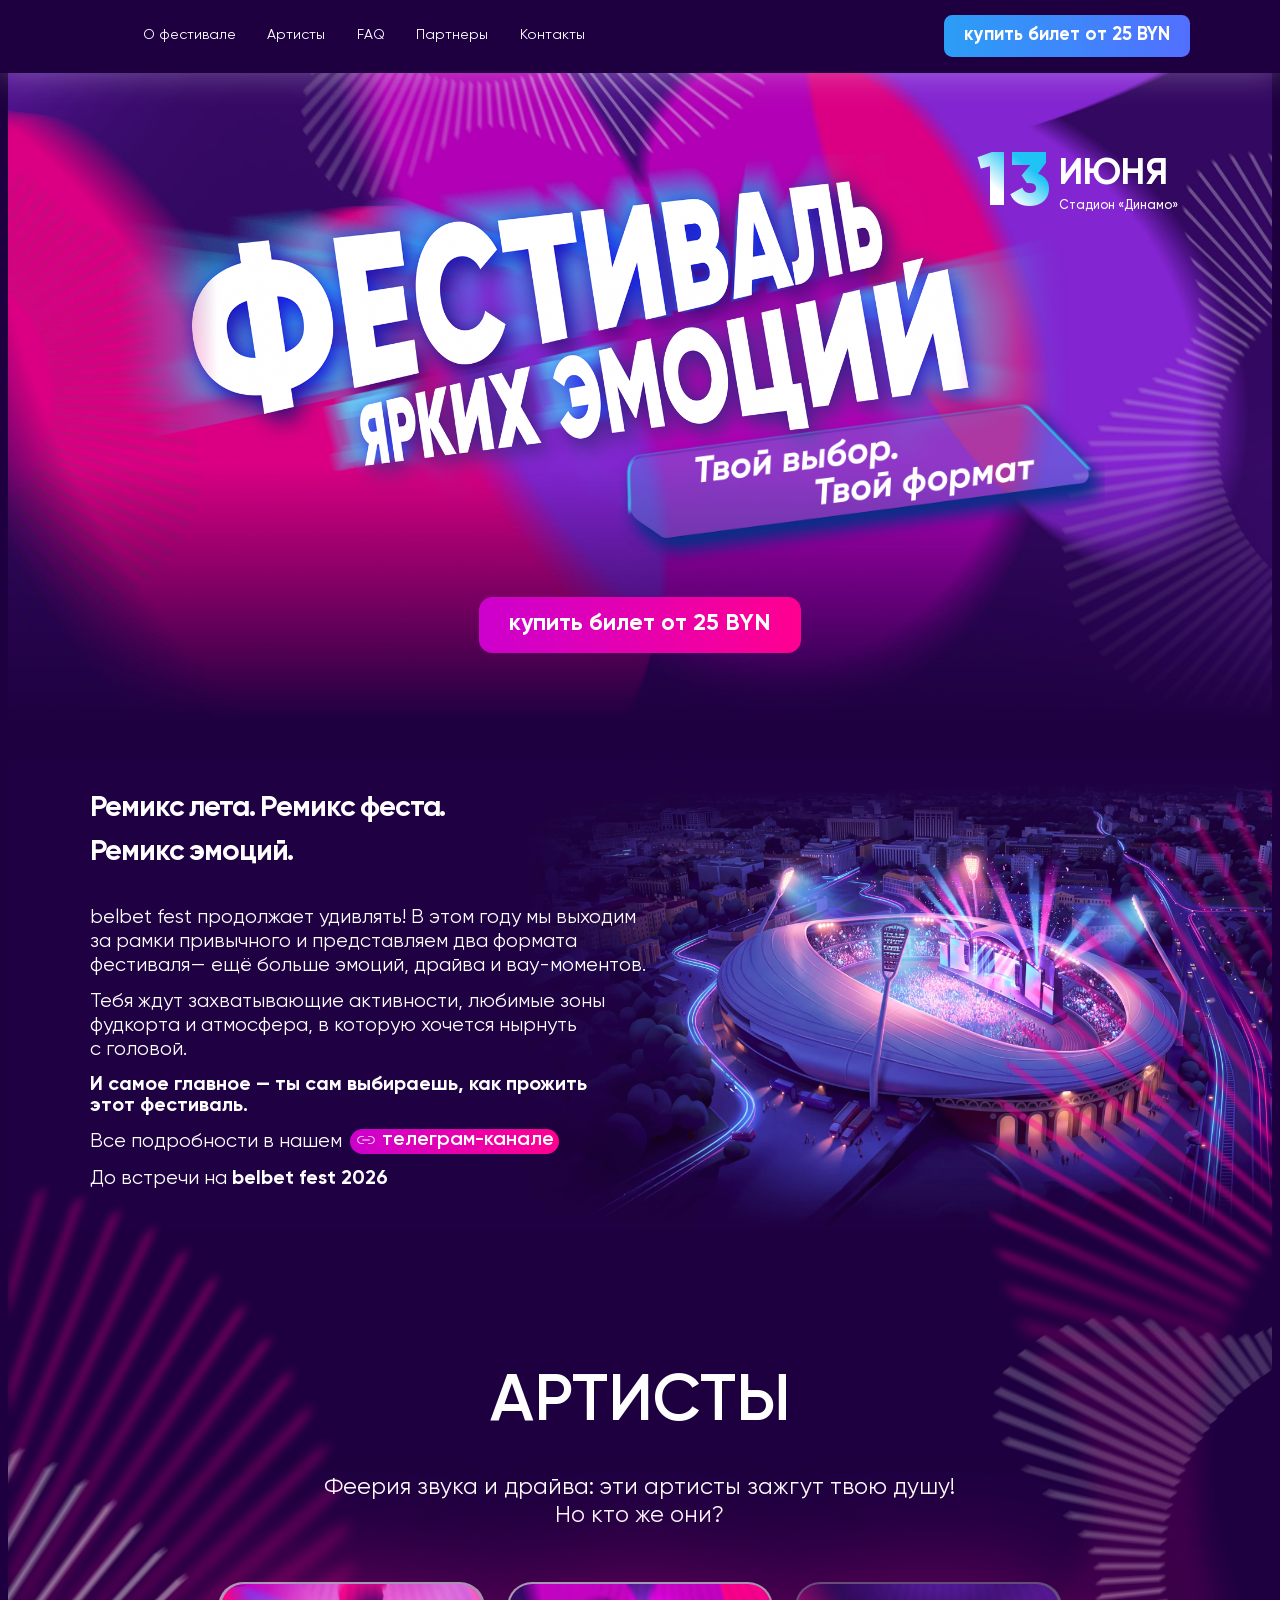
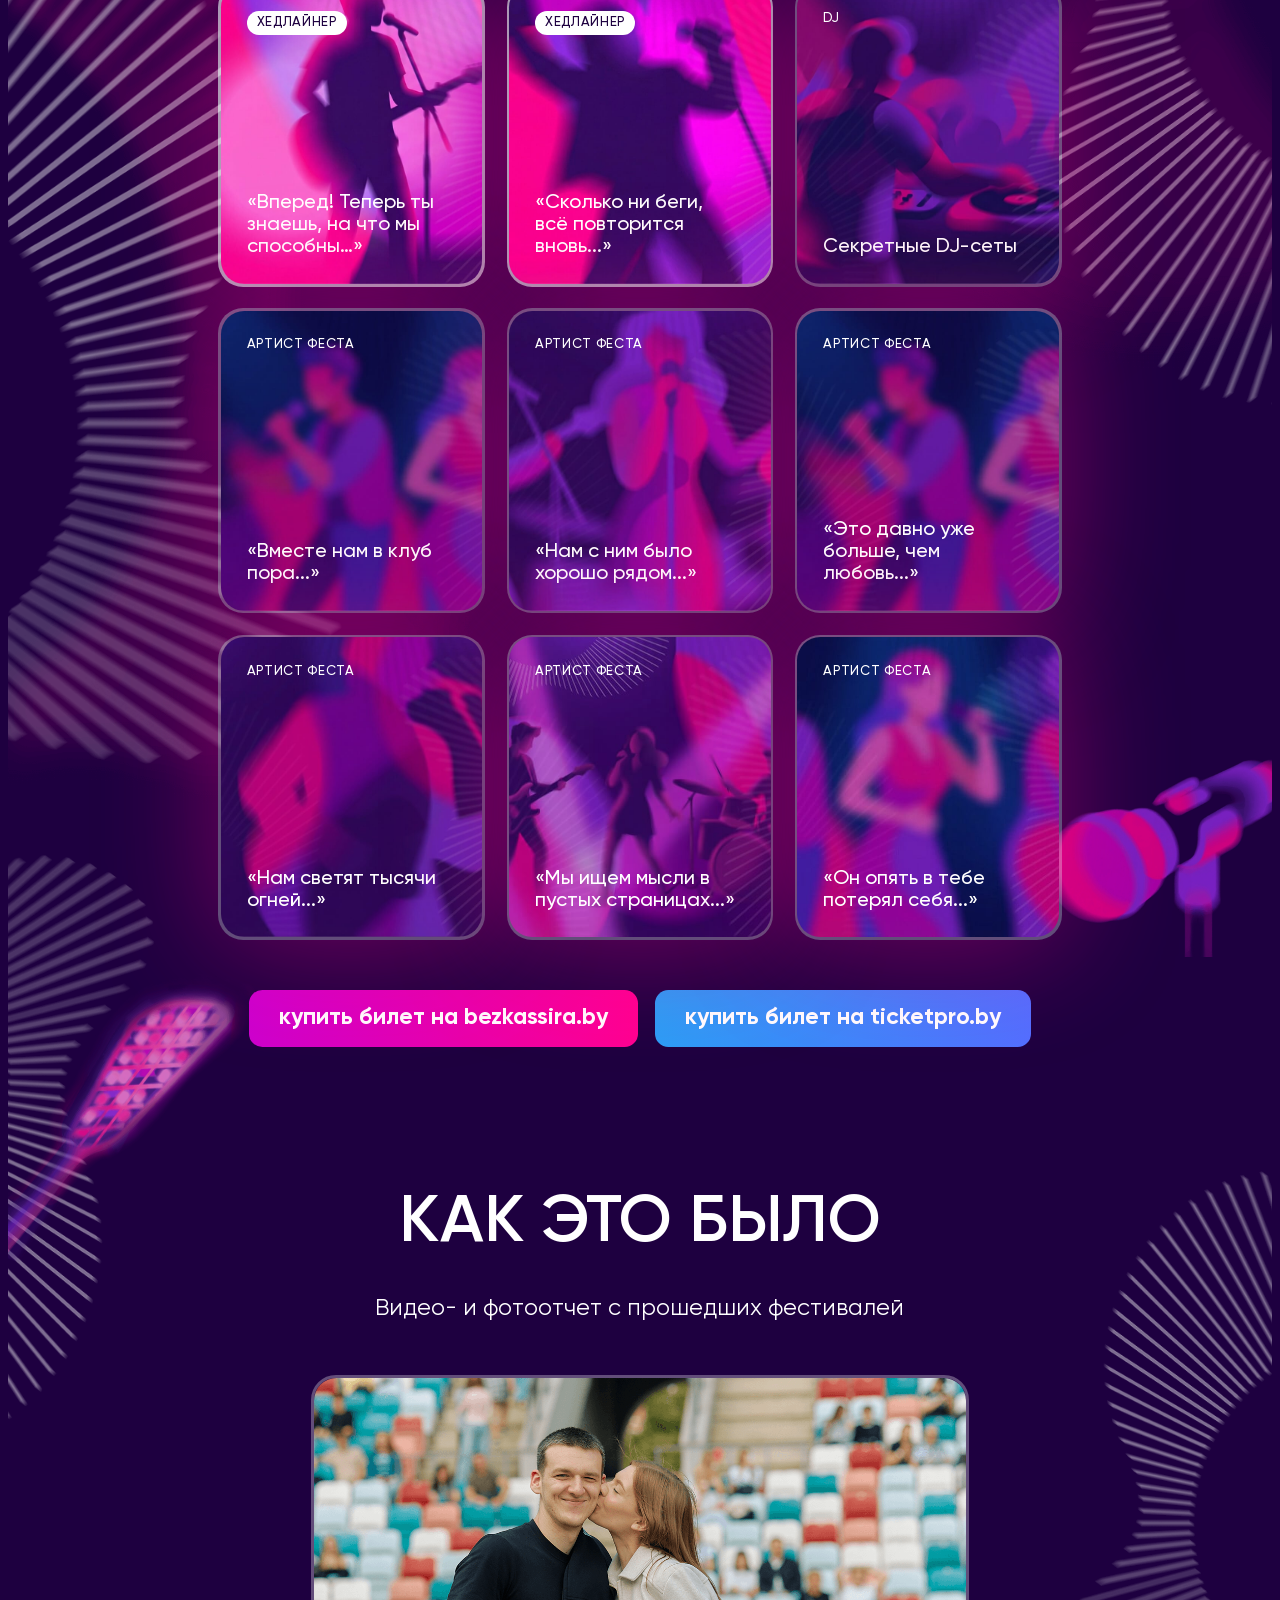
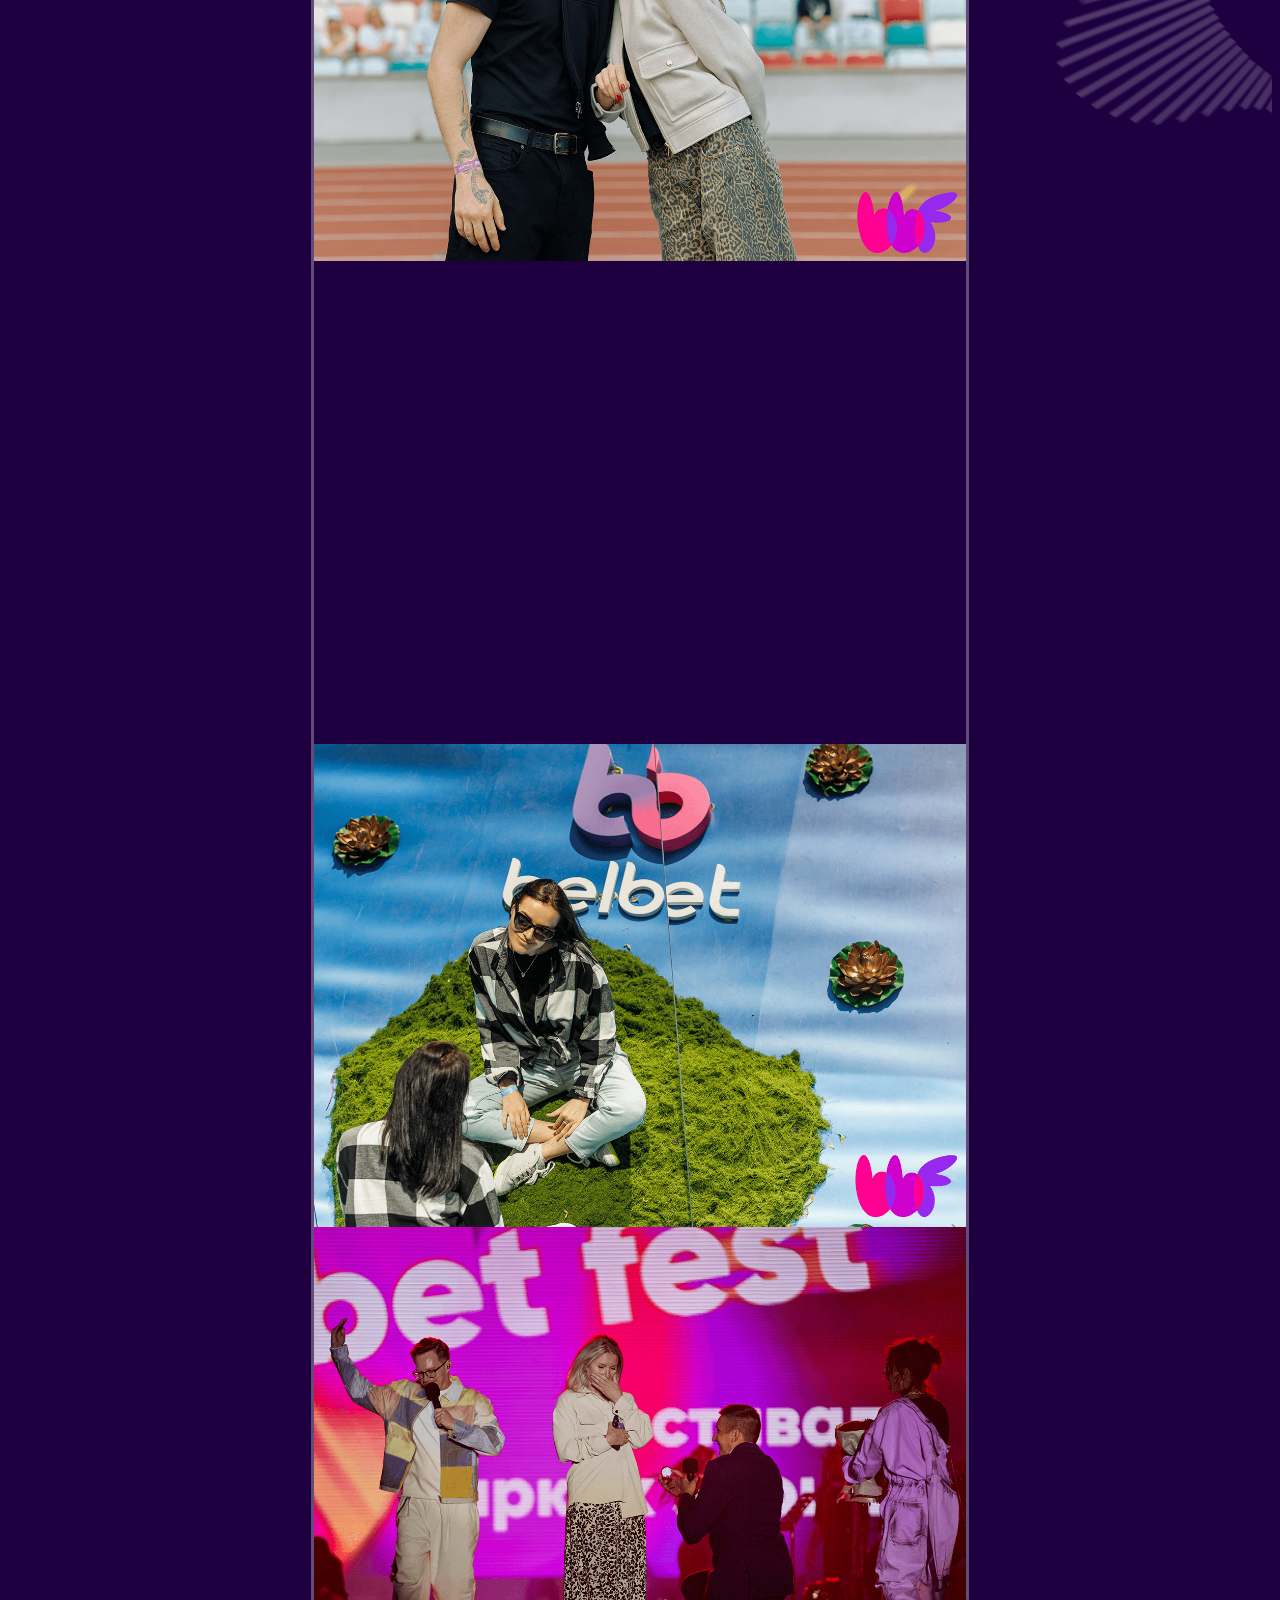
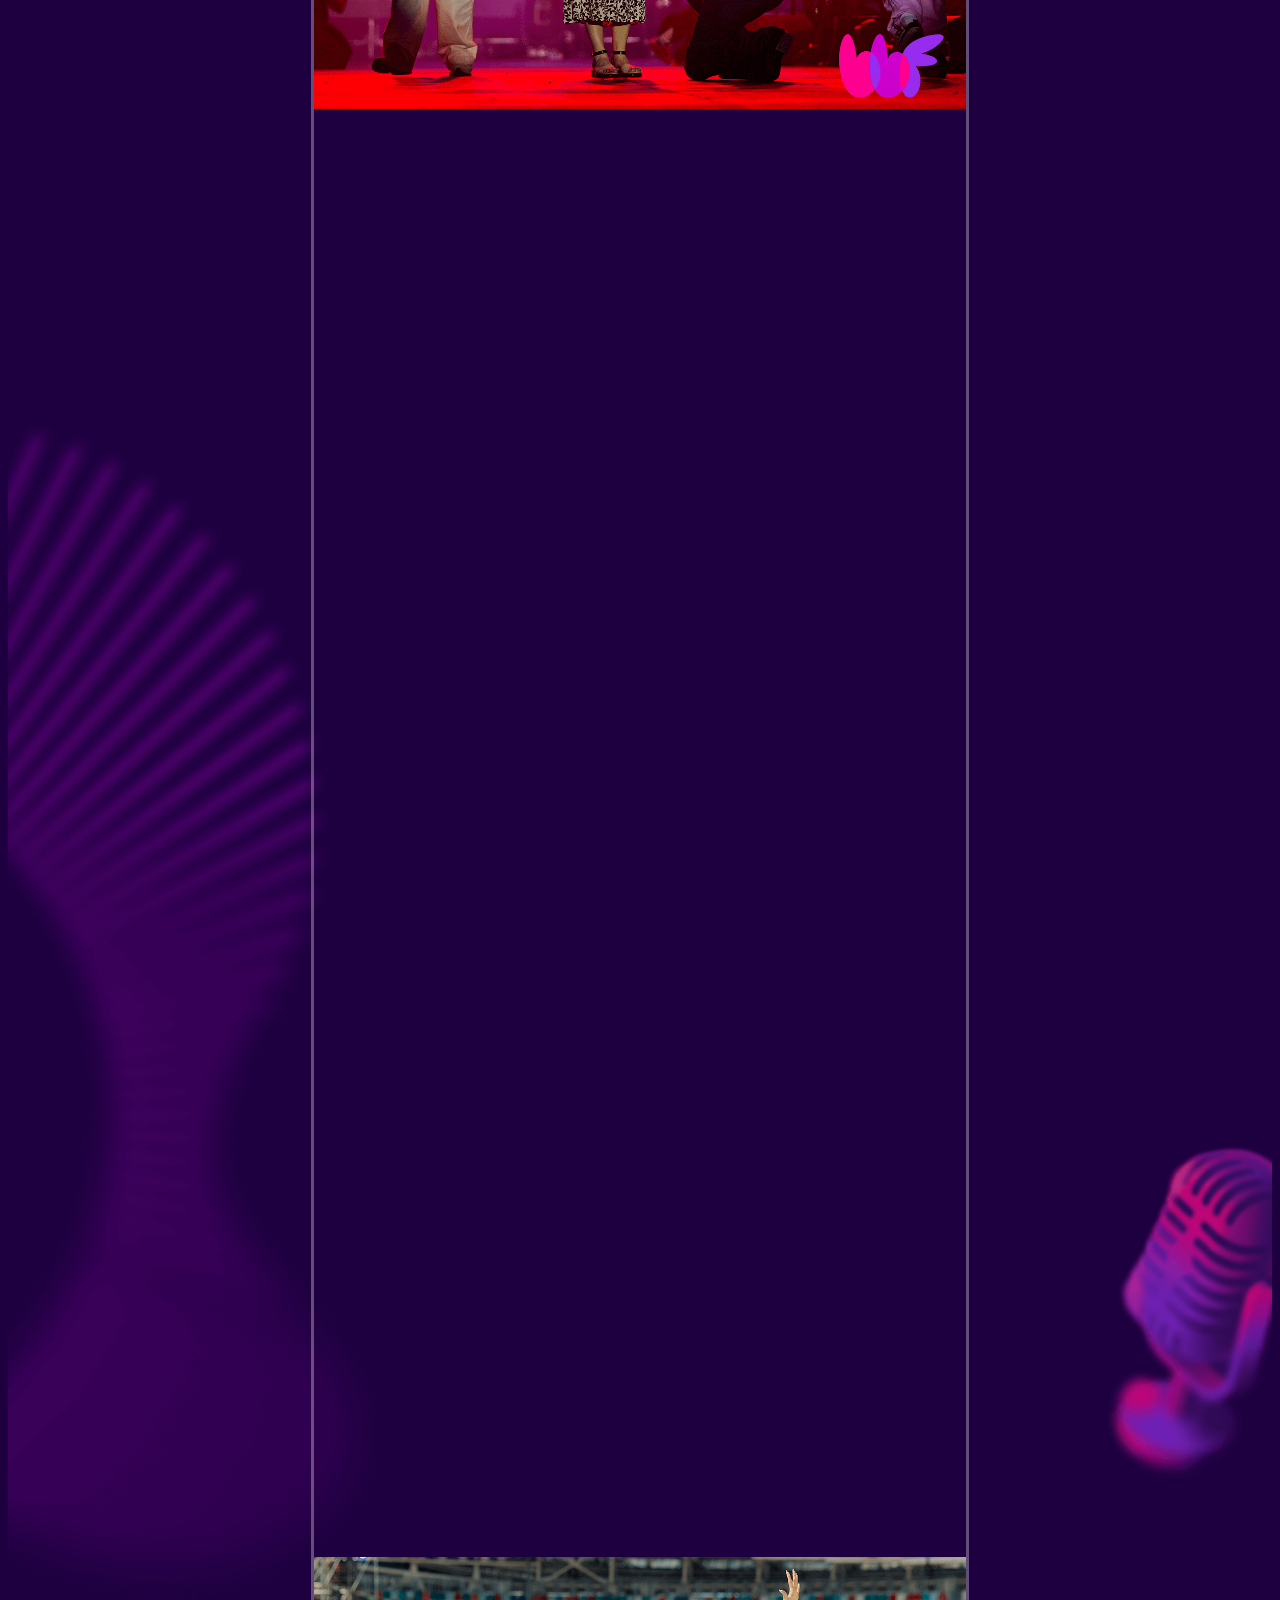
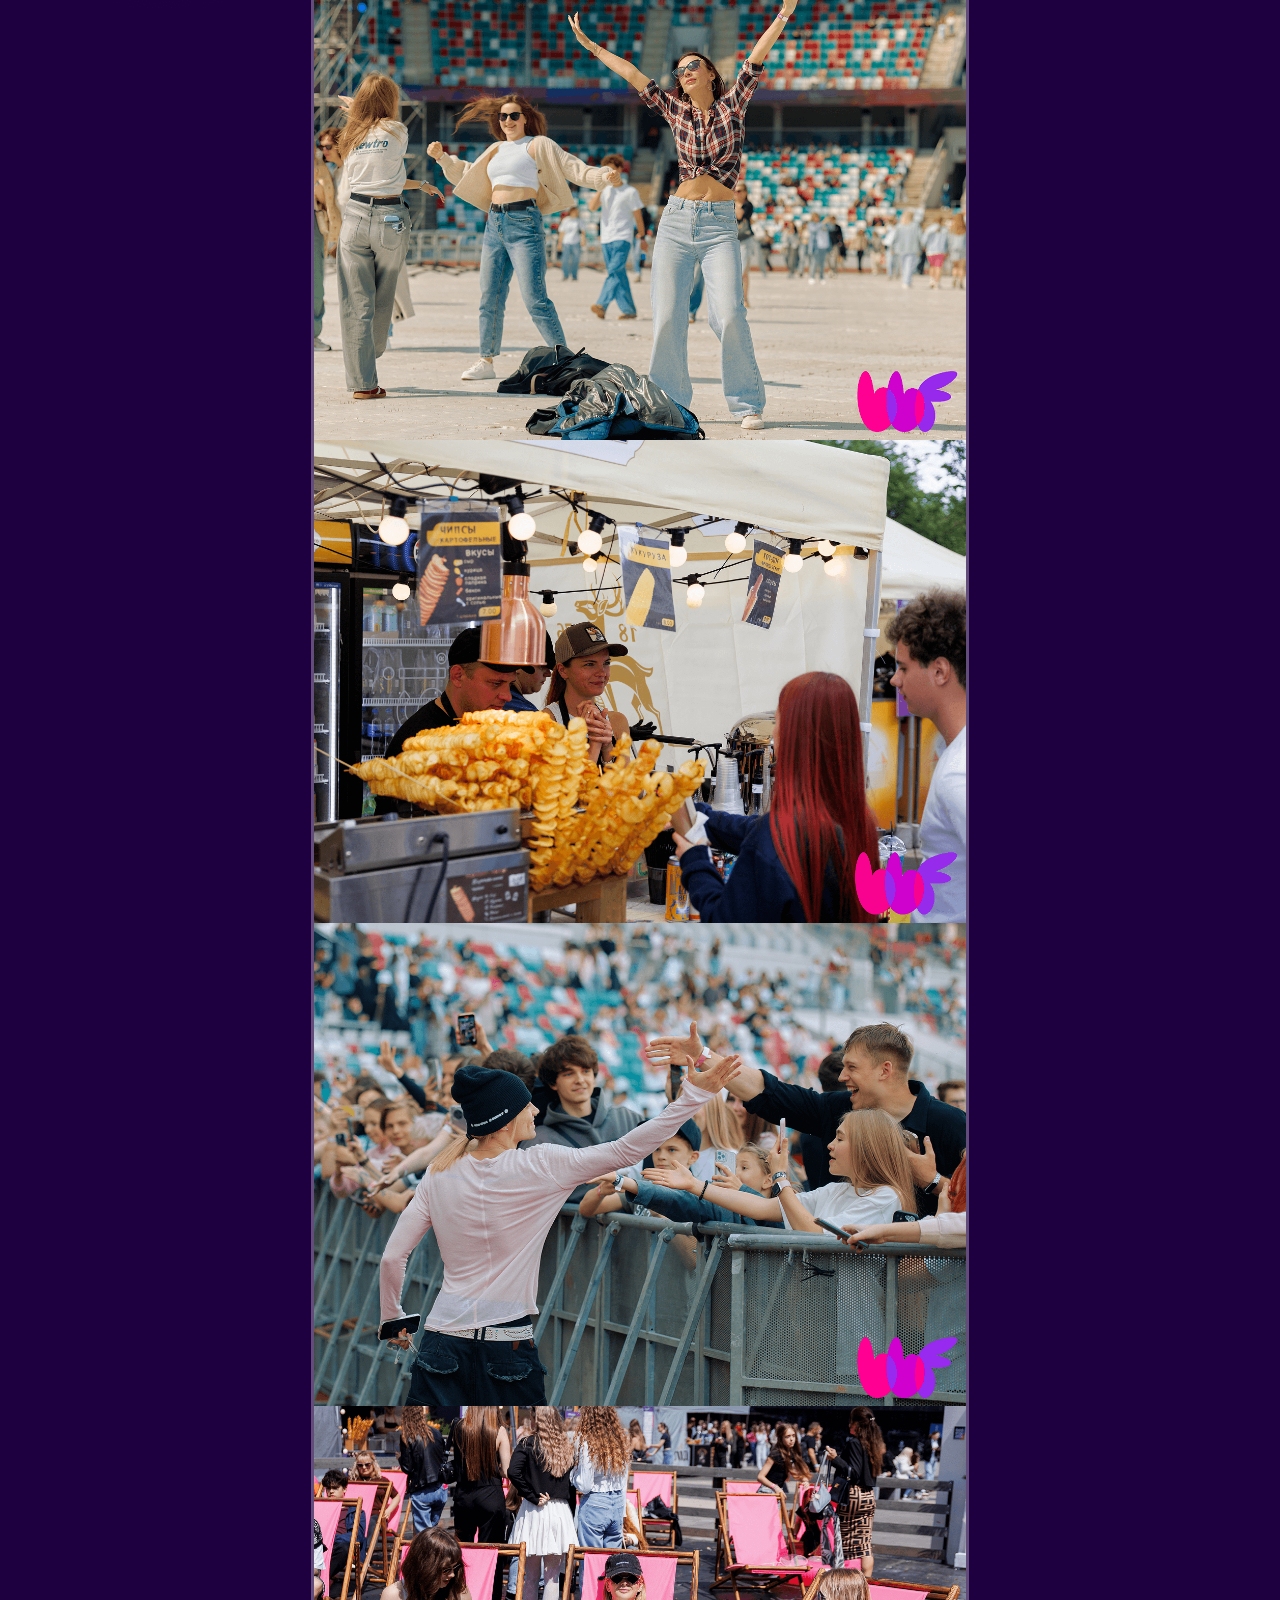
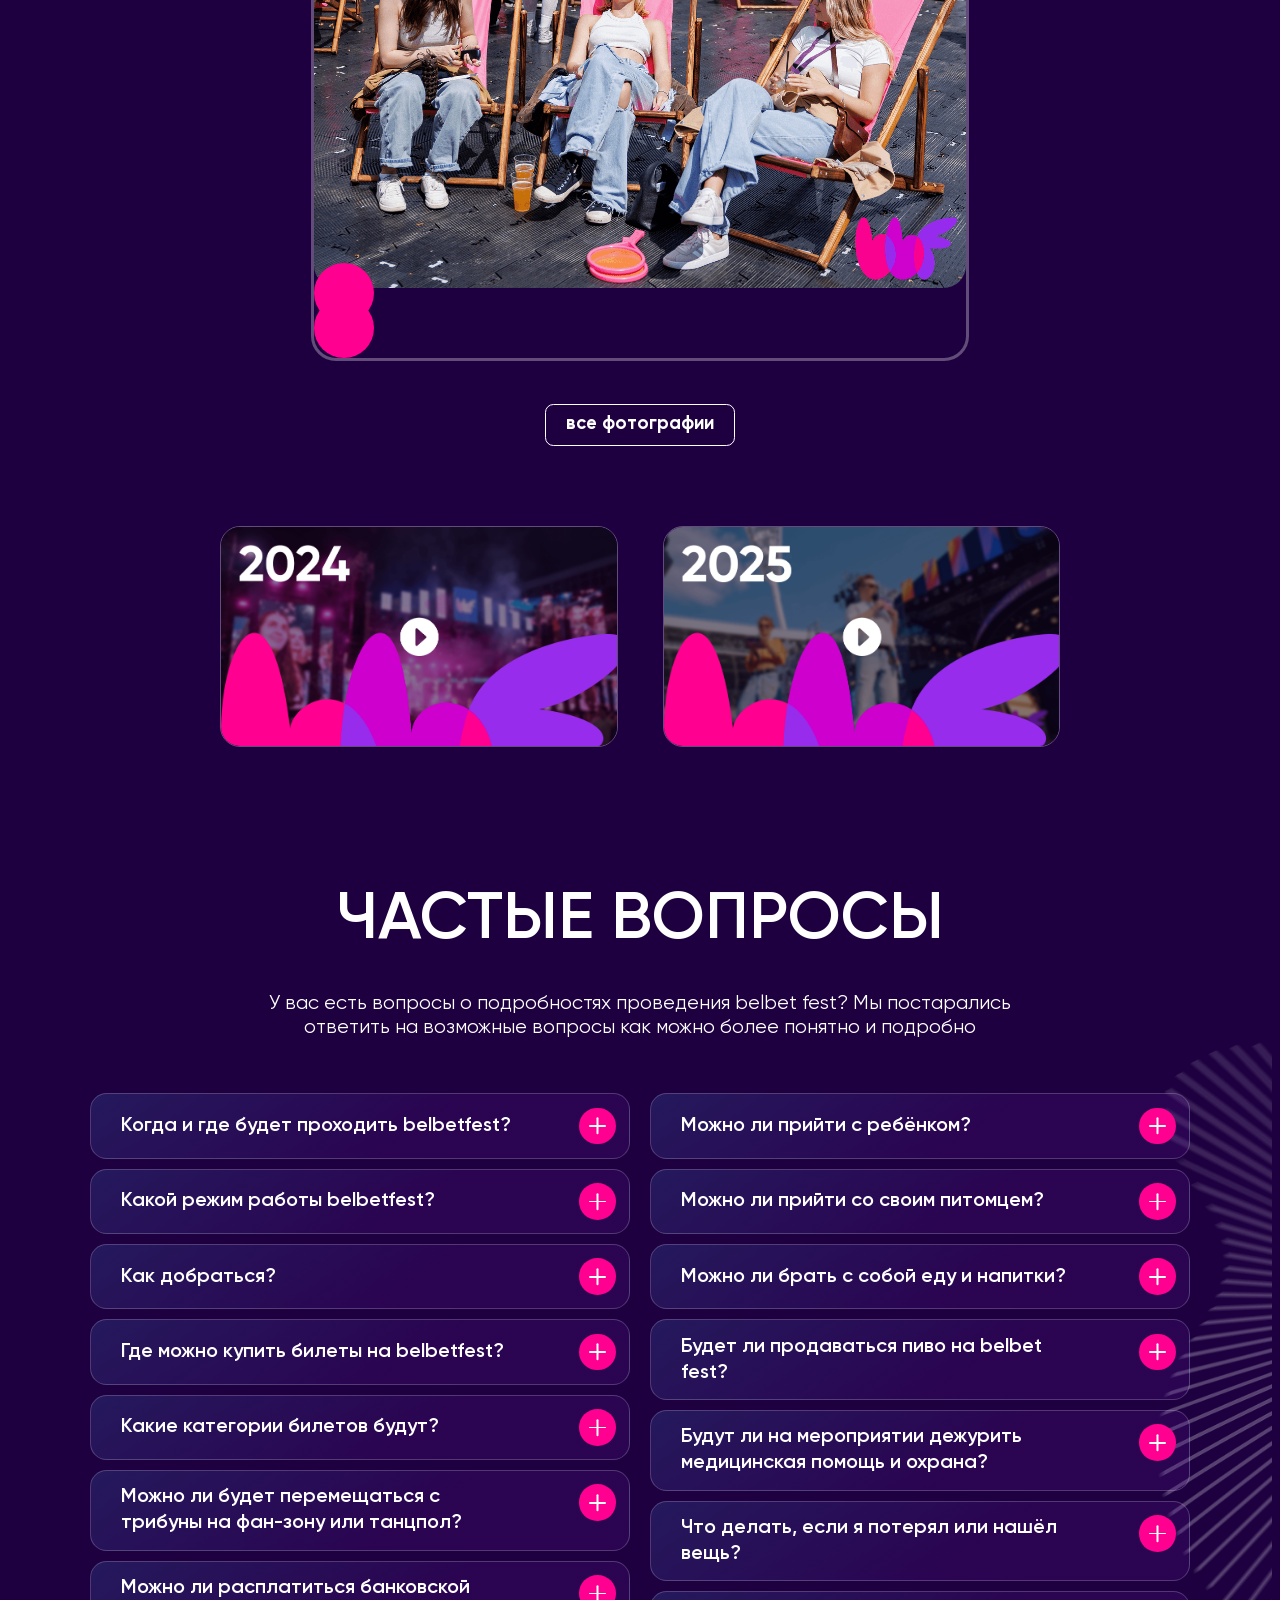
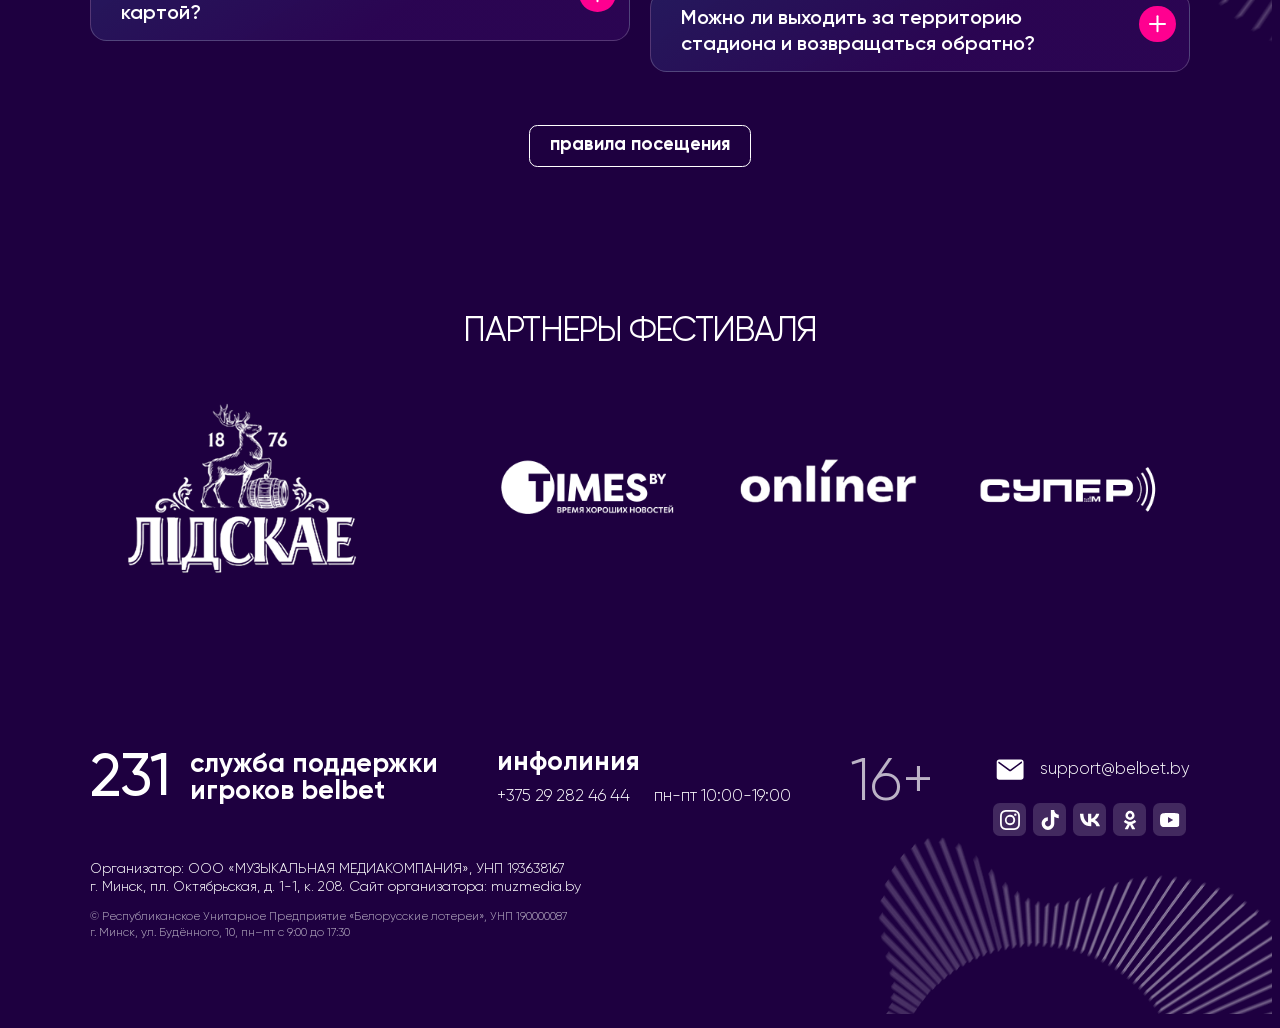
==== html/main.html @ bfb67bf6 "Add files via upload" ====
<!DOCTYPE html>
<html>

<head>
  <meta charset="UTF-8">
  <meta name="viewport" content="width=device-width, initial-scale=1.0">
  <title>ФЕСТИВАЛЬ ЯРКИХ ЭМОЦИЙ</title>

  <link rel="apple-touch-icon" sizes="57x57" href="../img/favicon/apple-icon-57x57.png">
  <link rel="apple-touch-icon" sizes="60x60" href="../img/favicon/apple-icon-60x60.png">
  <link rel="apple-touch-icon" sizes="72x72" href="../img/favicon/apple-icon-72x72.png">
  <link rel="apple-touch-icon" sizes="76x76" href="../img/favicon/apple-icon-76x76.png">
  <link rel="apple-touch-icon" sizes="114x114" href="../img/favicon/apple-icon-114x114.png">
  <link rel="apple-touch-icon" sizes="120x120" href="../img/favicon/apple-icon-120x120.png">
  <link rel="apple-touch-icon" sizes="144x144" href="../img/favicon/apple-icon-144x144.png">
  <link rel="apple-touch-icon" sizes="152x152" href="../img/favicon/apple-icon-152x152.png">
  <link rel="apple-touch-icon" sizes="180x180" href="../img/favicon/apple-icon-180x180.png">
  <link rel="icon" type="image/png" sizes="192x192" href="../img/favicon/android-icon-192x192.png">
  <link rel="icon" type="image/png" sizes="32x32" href="../img/favicon/favicon-32x32.png">
  <link rel="icon" type="image/png" sizes="96x96" href="../img/favicon/favicon-96x96.png">
  <link rel="icon" type="image/png" sizes="16x16" href="../img/favicon/favicon-16x16.png">
  <link rel="manifest" href="../img/favicon/manifest.json">
  <meta name="msapplication-TileColor" content="#ffffff">
  <meta name="msapplication-TileImage" content="/ms-icon-144x144.png">
  <meta name="theme-color" content="#ffffff">

  <meta name="description" content="belbet - множество ярких и динамичных игр, простой и быстрый ввод и вывод средств, надёжность. Испытай удачу и выиграй - крупные денежные призы, автомобиль или даже квартиру!" />

  <link rel="stylesheet" href="../libs/fancybox/jquery.fancybox.min.css?v=0.0.1" media="screen" />
  <link rel="stylesheet" href="../libs/normalize/normalize.css?v=0.0.1" media="screen" />
  <link rel="stylesheet" href="../libs/swiper/swiper-bundle.min.css?v=0.0.1" media="screen" />
  <link rel="stylesheet" href="../libs/aos-master/dist/aos.css?v=0.0.1" media="screen" />
  <link rel="stylesheet" href="../css/main.css?v=0.0.1" media="screen" />
</head>

<body class="home">
  <!-- Yandex.Metrika counter -->
  <script type="text/javascript">
    (function(m,e,t,r,i,k,a){
        m[i]=m[i]||function(){(m[i].a=m[i].a||[]).push(arguments)};
        m[i].l=1*new Date();
        for (var j = 0; j < document.scripts.length; j++) {if (document.scripts[j].src === r) { return; }}
        k=e.createElement(t),a=e.getElementsByTagName(t)[0],k.async=1,k.src=r,a.parentNode.insertBefore(k,a)
    })(window, document,'script','https://mc.yandex.ru/metrika/tag.js', 'ym');

    ym(100089155, 'init', {webvisor:true, clickmap:true, referrer: document.referrer, url: location.href, accurateTrackBounce:true, trackLinks:true});
  </script>
  <noscript>
    <div>
      <img src="https://mc.yandex.ru/watch/100089155" style="position:absolute; left:-9999px;" alt="" />
    </div>
  </noscript>
  <!-- /Yandex.Metrika counter -->

  <!-- header -->
  <header class="header">
    <div class="wrapper">
      <div class="header-block">
        <div class="logo-block">
          <a href="/#main" class="logo">
            <img src="../img/logo.svg" alt="">
          </a>
        </div>

        <div class="header-main">
          <button class="menu-toggle"></button>
          <button class="menu-close"></button>

          <div class="header-main-content">
            <div class="header-menu">
              <div class="menu-container">
                <ul class="menu">
                  <li class="menu-item"><a href="/#about">О фестивале</a>
                  </li>
                  <li class="menu-item"><a href="/#artists">Артисты</a>
                  </li>
                  <li class="menu-item"><a href="/#faq">FAQ</a>
                  </li>
                  <li class="menu-item"><a href="/#partners">Партнеры</a>
                  </li>
                  <li class="menu-item"><a href="/#contacts">Контакты</a>
                  </li>
                </ul>
              </div>
            </div>

            <div class="contacts-btn">
              <a href="#buy" data-fancybox class="btn" id="head-btn">купить билет от 25 BYN</a>
            </div>
          </div>
        </div>
      </div>
      <button class="menu-toggle"></button>
    </div>
  </header>
  <!-- header end -->
  <div class="page-wrap" data-scroll-container data-scroll>




    <section class="hero-section" id="main">
      <div class="wrapper">
        <div class="hero-title" data-aos="fade-up" data-aos-duration="1200">
          <img src="../img/data/title.png" alt="ФЕСТИВАЛЬ ЯРКИХ ЭМОЦИЙ">
        </div>
        <div class="hero-capt" data-aos="fade-left" data-aos-delay="500" data-aos-duration="700">
          <img src="../img/data/title-capt.png" alt="Твой выбор. Твой формат">
        </div>
        <div class="hero-date" data-aos="fade-up" data-aos-delay="300" data-aos-duration="900">
          <div class="num">13</div>
          <div class="c">
            <div class="t">июня</div>
            Стадион «Динамо»
          </div>
        </div>
        <div class="section-btns" data-aos="fade-up" data-aos-delay="300" data-aos-duration="900"><a href="#buy" data-fancybox class="btn btn-main" id="hero-btn">купить билет от 25 BYN</a>
        </div>
      </div>
    </section>

    <!-- about -->
    <div class="section about-section" id="about">
      <div class="wrapper">
        <div class="about-block">
          <div class="about-text">
            <h1 class="h3" data-aos="fade-up">Ремикс&nbsp;лета. Ремикс&nbsp;феста.<br/> Ремикс&nbsp;эмоций.</h1>
            <div data-aos="fade-up" data-aos-delay="300">
              <p>belbet fest продолжает удивлять! В&nbsp;этом году мы&nbsp;выходим за&nbsp;рамки привычного и&nbsp;представляем два формата фестиваля— ещё больше эмоций, драйва и&nbsp;вау-моментов.</p>
              <p>Тебя ждут захватывающие активности, любимые зоны фудкорта и&nbsp;атмосфера, в&nbsp;которую хочется нырнуть с&nbsp;головой.</p>
              <p><strong>И самое главное — ты сам выбираешь, как&nbsp;прожить этот&nbsp;фестиваль.</strong>
              </p>
              <p>Все подробности в нашем <a href="https://t.me/belbet_fest" target="_blank" class="tg-link"><i class="svgicon svgicon-link"><svg><use xlink:href="../img/icons/symbol/sprite.svg#link"></use></svg></i>
 телеграм-канале</a>
              </p>
              <p>До встречи на <strong>belbet fest 2026</strong>
              </p>
            </div>
          </div>
          <div class="about-img"></div>
          <div class="section-btns hide-on-desktop"><a href="#buy" data-fancybox class="btn">купить билет</a>
          </div>
        </div>
      </div>
    </div>
    <!-- about end -->


    <!-- art -->
    <div class="section art-section" id="artists">
      <div class="wrapper">
        <div class="section-title" data-aos="fade-up">артисты</div>
        <div class="section-capt" data-aos="fade-up">Феерия звука и драйва: эти артисты зажгут твою душу!
          <br/>Но кто же они?</div>

        <div class="art-block" data-aos="fade-up">
          <div class="art-head">
            <div class="art-slider">
              <div class="swiper">
                <div class="swiper-wrapper">
                  <div class="swiper-slide">
                    <div class="art-item">
                      <div class="art-item-img" style="background-image: url(../img/data/artist-image01.jpg);"></div>
                      <div class="art-item-head">Хедлайнер</div>
                      <div class="art-item-text">
                        «Вперед! Теперь ты знаешь, на что мы способны…»
                      </div>
                    </div>
                  </div>
                  <div class="swiper-slide">
                    <div class="art-item">
                      <div class="art-item-img" style="background-image: url(../img/data/artist-image02.jpg);"></div>
                      <div class="art-item-head">Хедлайнер</div>
                      <div class="art-item-text">
                        «Сколько ни беги, всё повторится вновь...»
                      </div>
                    </div>
                  </div>
                </div>
                <div class="swiper-pagination"></div>
              </div>
            </div>
          </div>

          <div class="art-other">
            <div class="art-slider">
              <div class="swiper">
                <div class="swiper-wrapper">
                  <div class="swiper-slide">
                    <div class="art-item">
                      <div class="art-item-img" style="background-image: url(../img/data/artist-image03.jpg);"></div>
                      <div class="art-item-head">DJ</div>
                      <div class="art-item-text">
                        Секретные DJ-сеты
                      </div>
                    </div>
                  </div>
                  <div class="swiper-slide">
                    <div class="art-item">
                      <div class="art-item-img" style="background-image: url(../img/data/artist-image04.jpg);"></div>
                      <div class="art-item-head">АРТИСТ феста</div>
                      <div class="art-item-text">
                        «Вместе нам в клуб пора...»
                      </div>
                    </div>
                  </div>
                  <div class="swiper-slide">
                    <div class="art-item">
                      <div class="art-item-img" style="background-image: url(../img/data/artist-image05.jpg);"></div>
                      <div class="art-item-head">АРТИСТ феста</div>
                      <div class="art-item-text">
                        «Нам с ним было хорошо рядом...»
                      </div>
                    </div>
                  </div>
                  <div class="swiper-slide">
                    <div class="art-item">
                      <div class="art-item-img" style="background-image: url(../img/data/artist-image06.jpg);"></div>
                      <div class="art-item-head">АРТИСТ феста</div>
                      <div class="art-item-text">
                        «Это давно уже больше, чем любовь...»
                      </div>
                    </div>
                  </div>
                  <div class="swiper-slide">
                    <div class="art-item">
                      <div class="art-item-img" style="background-image: url(../img/data/artist-image07.jpg);"></div>
                      <div class="art-item-head">АРТИСТ феста</div>
                      <div class="art-item-text">
                        «Нам светят тысячи огней...»
                      </div>
                    </div>
                  </div>
                  <div class="swiper-slide">
                    <div class="art-item">
                      <div class="art-item-img" style="background-image: url(../img/data/artist-image08.jpg);"></div>
                      <div class="art-item-head">АРТИСТ феста</div>
                      <div class="art-item-text">
                        «Мы ищем мысли в пустых страницах...»
                      </div>
                    </div>
                  </div>
                  <div class="swiper-slide">
                    <div class="art-item">
                      <div class="art-item-img" style="background-image: url(../img/data/artist-image09.jpg);"></div>
                      <div class="art-item-head">АРТИСТ феста</div>
                      <div class="art-item-text">
                        «Он опять в тебе потерял себя...»
                      </div>
                    </div>
                  </div>
                </div>
                <div class="swiper-pagination"></div>
              </div>
            </div>
          </div>
        </div>
        <div class="section-btns" data-aos="fade-up">
          <a href="https://bezkassira.by/belbet-fest-2026-186173/buy/" id="art-bez" target="_blank" class="btn btn-main"><span>купить билет</span> на bezkassira.by</a>
          <a href="https://www.ticketpro.by/raznoe/belbet-fest-2026-13-iyunya-2026/" id="art-ticketspro" target="_blank" class="btn"><span>купить билет</span> на ticketpro.by</a>
        </div>
      </div>

      <div class="decor decor-left decor-1" data-paroller-factor="0.05"></div>
      <div class="decor decor-left decor-2" data-paroller-factor="0.08"></div>
      <div class="decor decor-right decor-3" data-paroller-factor="0.2"></div>
      <div class="decor decor-right decor-4" data-paroller-factor="0.15"></div>
      <div class="decor decor-left decor-5" data-paroller-factor="0.2"></div>
      <div class="decor decor-left decor-6" data-paroller-factor="0.15"></div>
    </div>
    <!-- art end -->


    <!-- photo -->
    <div class="section photo-section" id="photo">
      <div class="wrapper">
        <div class="section-title" data-aos="fade-up">как это было</div>
        <div class="section-capt" data-aos="fade-up">Видео- и фотоотчет с прошедших фестивалей</div>
        <div class="photo-block">
          <div class="photo-slider" data-aos="fade-up">

            <div class="swiper">
              <div class="swiper-wrapper">
                <div class="swiper-slide">
                  <div class="photo-item">
                    <a href="../img/data/slide-13.png" data-fancybox="photos" style="background-image: url(../img/data/slide-13.png);">
                      <img src="../img/data/slide-13.png" alt="">
                    </a>
                  </div>
                </div>
                <div class="swiper-slide">
                  <div class="photo-item">
                    <a href="../img/data/slide-1.png" data-fancybox="photos" style="background-image: url(../img/data/slide-1.png);">
                      <img src="../img/data/slide-1.png" alt="">
                    </a>
                  </div>
                </div>
                <div class="swiper-slide">
                  <div class="photo-item">
                    <a href="../img/data/slide-2.png" data-fancybox="photos" style="background-image: url(../img/data/slide-2.png);">
                      <img src="../img/data/slide-2.png" alt="">
                    </a>
                  </div>
                </div>
                <div class="swiper-slide">
                  <div class="photo-item">
                    <a href="../img/data/slide-3.png" data-fancybox="photos" style="background-image: url(../img/data/slide-3.png);">
                      <img src="../img/data/slide-3.png" alt="">
                    </a>
                  </div>
                </div>
                <div class="swiper-slide">
                  <div class="photo-item">
                    <a href="../img/data/slide-5.png" data-fancybox="photos" style="background-image: url(../img/data/slide-5.png);">
                      <img src="../img/data/slide-5.png" alt="">
                    </a>
                  </div>
                </div>
                <div class="swiper-slide">
                  <div class="photo-item">
                    <a href="../img/data/slide-6.png" data-fancybox="photos" style="background-image: url(../img/data/slide-6.png);">
                      <img src="../img/data/slide-6.png" alt="">
                    </a>
                  </div>
                </div>
                <div class="swiper-slide">
                  <div class="photo-item">
                    <a href="../img/data/slide-7.png" data-fancybox="photos" style="background-image: url(../img/data/slide-7.png);">
                      <img src="../img/data/slide-7.png" alt="">
                    </a>
                  </div>
                </div>
                <div class="swiper-slide">
                  <div class="photo-item">
                    <a href="../img/data/slide-8.png" data-fancybox="photos" style="background-image: url(../img/data/slide-8.png);">
                      <img src="../img/data/slide-8.png" alt="">
                    </a>
                  </div>
                </div>
                <div class="swiper-slide">
                  <div class="photo-item">
                    <a href="../img/data/slide-9.png" data-fancybox="photos" style="background-image: url(../img/data/slide-9.png);">
                      <img src="../img/data/slide-9.png" alt="">
                    </a>
                  </div>
                </div>
                <div class="swiper-slide">
                  <div class="photo-item">
                    <a href="../img/data/slide-10.png" data-fancybox="photos" style="background-image: url(../img/data/slide-10.png);">
                      <img src="../img/data/slide-10.png" alt="">
                    </a>
                  </div>
                </div>
                <div class="swiper-slide">
                  <div class="photo-item">
                    <a href="../img/data/slide-11.png" data-fancybox="photos" style="background-image: url(../img/data/slide-11.png);">
                      <img src="../img/data/slide-11.png" alt="">
                    </a>
                  </div>
                </div>
              </div>
              <div class="swiper-pagination"></div>
            </div>
            <div class="swiper-button-next"></div>
            <div class="swiper-button-prev"></div>
          </div>
          <div class="section-btns" data-aos="fade-up">
            <a href="https://drive.google.com/drive/folders/1bthlo02rBzU3sXoM-usk15jNfkEHwV_L" target="_blank" class="btn btn-small btn-bordered">все фотографии</a>
          </div>
        </div>

        <div class="video-wrap">
          <div class="video-block">
            <div class="video-item" data-aos="fade-up">
              <a href="https://www.youtube.com/watch?v=HSG0Nxg512M" target="_blank">
                <img src="../img/data/video-2024.png" alt="">
              </a>
            </div>
            <div class="video-item" data-aos="fade-up">
              <a href="https://drive.google.com/drive/folders/1bthlo02rBzU3sXoM-usk15jNfkEHwV_L" target="_blank">
                <img src="../img/data/video-2025.png" alt="">
              </a>
            </div>
          </div>
        </div>
      </div>
      <div class="decor decor-right decor-7" data-paroller-factor="0.05"></div>
      <div class="decor decor-right decor-8" data-paroller-factor="0.08"></div>
      <div class="decor decor-right decor-9" data-paroller-factor="0.15"></div>
      <div class="decor decor-left decor-10" data-paroller-factor="0.05"></div>
    </div>
    <!-- photo end -->


    <!-- faq -->
    <div class="section faq-section" id="faq">
      <div class="wrapper">
        <div class="section-title" data-aos="fade-up">Частые Вопросы</div>
        <div class="section-capt" data-aos="fade-up">У&nbsp;вас есть вопросы о&nbsp;подробностях проведения belbet fest? Мы&nbsp;постарались ответить на&nbsp;возможные вопросы как можно более понятно и&nbsp;подробно</div>

        <div class="faq-block">
          <div class="faq-col">
            <div class="faq-item" data-aos="fade-up">
              <div class="faq-title">
                Когда и где будет проходить belbetfest?
                <div class="faq-btn"></div>
              </div>
              <div class="faq-text">
                <p>Когда: 13 июня 2026.
                  <br/>Где: г. Минск, национальный олимпийский стадион Динамо</p>
              </div>
            </div>
            <div class="faq-item" data-aos="fade-up">
              <div class="faq-title">
                Какой режим работы&nbsp;belbetfest?
                <div class="faq-btn"></div>
              </div>
              <div class="faq-text">
                <p>Вход на внешний контур стадиона (зона фестиваля) открывается в 12:00. Вход в чашу стадиона (зона главного концерта) открывается в 16:00.</p>
                <p>Мероприятие завершится в 23.00.</p>
              </div>
            </div>
            <div class="faq-item" data-aos="fade-up">
              <div class="faq-title">
                Как добраться?
                <div class="faq-btn"></div>
              </div>
              <div class="faq-text">
                <p>Место проведения фестиваля расположено недалеко от станций метро Купаловская и Первомайская.</p>
              </div>
            </div>
            <div class="faq-item" data-aos="fade-up">
              <div class="faq-title">
                Где можно купить билеты на belbetfest?
                <div class="faq-btn"></div>
              </div>
              <div class="faq-text">
                <p>Билеты на фестиваль можно купить на сайтах билетных операторов <a href="https://www.ticketpro.by/raznoe/belbet-fest-2026-13-iyunya-2026/" target="_blank">ticketpro.by</a> и <a href="https://bezkassira.by/belbet-fest-2026-186173/buy/" target="_blank">bezkassira.by</a>
                </p>
              </div>
            </div>
            <div class="faq-item" data-aos="fade-up">
              <div class="faq-title">
                Какие категории билетов будут?
                <div class="faq-btn"></div>
              </div>
              <div class="faq-text">
                <p>Доступны билеты 2-х форматов:</p>
                <p><strong>«Фестивальный»</strong> - доступ только на зону фестиваля (без доступа на главную сцену)</p>
                <p><strong>«Главная сцена»</strong> - доступ на зону фестиваля и на главную сцену (категории билетов: фан-зона, танцпол, трибуны)</p>
              </div>
            </div>
            <div class="faq-item" data-aos="fade-up">
              <div class="faq-title">
                Можно ли будет перемещаться с трибуны на фан-зону или танцпол?
                <div class="faq-btn"></div>
              </div>
              <div class="faq-text">
                <p>Билеты категории «Трибуна» не дают возможности попасть на танцпол или фан-зону.</p>
                <p>Вход в любую зону фестиваля разрешен ТОЛЬКО при наличии соответствующего контрольно-пропускного браслета, выданного взамен билета на фестиваль.</p>
              </div>
            </div>
            <div class="faq-item" data-aos="fade-up">
              <div class="faq-title">
                Можно ли расплатиться банковской картой?
                <div class="faq-btn"></div>
              </div>
              <div class="faq-text">
                <p>У большинства точек на фуд-корте будут терминалы. Тем не менее, рекомендуем иметь при себе наличные деньги.</p>
              </div>
            </div>
          </div>
          <div class="faq-col">
            <div class="faq-item" data-aos="fade-up">
              <div class="faq-title">
                Можно ли прийти c ребёнком?
                <div class="faq-btn"></div>
              </div>
              <div class="faq-text">
                <p>Детям до 5 лет включительно вход свободный без предоставления сидячего места. Несовершеннолетние дети допускаются на фестиваль только в сопровождении родителей.</p>
              </div>
            </div>
            <div class="faq-item" data-aos="fade-up">
              <div class="faq-title">
                Можно ли прийти со своим питомцем?
                <div class="faq-btn"></div>
              </div>
              <div class="faq-text">
                <p>К сожалению, правила посещения стадиона не подразумевают нахождение там домашних питомцев.</p>
              </div>
            </div>
            <div class="faq-item" data-aos="fade-up">
              <div class="faq-title">
                Можно ли брать с собой еду и напитки?
                <div class="faq-btn"></div>
              </div>
              <div class="faq-text">
                <p>Мы рекомендуем попробовать вкусные и разнообразные блюда на нашем фуд-корте: там можно найти все необходимые напитки и еду.</p>
              </div>
            </div>
            <div class="faq-item" data-aos="fade-up">
              <div class="faq-title">
                Будет ли продаваться пиво на belbet fest?
                <div class="faq-btn"></div>
              </div>
              <div class="faq-text">
                <p>Для гостей мероприятия будет работать гостевая зона со слабоалкогольными напитками (продажа алкогольных и слабоалкогольных напитков запрещена лицам, не достигшим 18 лет).</p>
              </div>
            </div>
            <div class="faq-item" data-aos="fade-up">
              <div class="faq-title">
                Будут ли на мероприятии дежурить медицинская помощь и охрана?
                <div class="faq-btn"></div>
              </div>
              <div class="faq-text">
                <p>Да, на территории мероприятия будут дежурить медицинские работники, а также сотрудники охраны. В экстренном случае можно обратиться к ним или к организаторам.</p>
              </div>
            </div>
            <div class="faq-item" data-aos="fade-up">
              <div class="faq-title">
                Что делать, если я потерял или нашёл вещь?
                <div class="faq-btn"></div>
              </div>
              <div class="faq-text">
                <p>Нужно обратиться в любой из инфо-поинтов. Если вы обнаружили пропажу уже после фестиваля, свяжитесь с организаторами фестиваля.</p>
              </div>
            </div>
            <div class="faq-item" data-aos="fade-up">
              <div class="faq-title">
                Можно ли выходить за территорию стадиона и возвращаться обратно?
                <div class="faq-btn"></div>
              </div>
              <div class="faq-text">
                <p>Да. можно, при наличии браслета.</p>
              </div>
            </div>
          </div>
        </div>
        <div class="section-btns" data-aos="fade-up">
          <a href="Правила посещения фестиваля.pdf" class="btn btn-small btn-bordered" target="_blank">правила посещения</a>
        </div>
      </div>
      <div class="decor decor-right decor-11" data-paroller-factor="0.08"></div>
    </div>
    <!-- faq end -->


    <!-- partners -->
    <div class="section partners-section" id="partners">
      <div class="wrapper">
        <div class="section-title h2" data-aos="fade-up">Партнеры Фестиваля</div>
        <div class="partners-list">
          <div class="partners-item" data-aos="fade-up">
            <a href="https://lidskae.by/" target="_blank">
              <img src="../img/data/lidskae.png" alt="">
            </a>
          </div>
          <div class="partners-item" data-aos="fade-up">
            <a href="https://toloto.by/" target="_blank">
              <img src="../img/data/tolotto.png" alt="">
            </a>
          </div>
          <div class="partners-item" data-aos="fade-up">
            <a href=" https://unistar.by/" target="_blank">
              <img src="../img/data/unistar.png" alt="">
            </a>
          </div>
          <div class="partners-item" data-aos="fade-up">
            <a href="https://times.by/" target="_blank">
              <img src="../img/data/times.png" alt="">
            </a>
          </div>
          <div class="partners-item" data-aos="fade-up">
            <a href="https://www.onliner.by/" target="_blank">
              <img src="../img/data/onliner.png" alt="">
            </a>
          </div>
          <div class="partners-item" data-aos="fade-up">
            <a href="https://superfm.by/" target="_blank">
              <img src="../img/data/super.png" alt="">
            </a>
          </div>
        </div>
      </div>
    </div>
    <!-- partners end -->



    <!-- footer -->
    <footer class="footer" id="contacts">
      <div class="wrapper">
        <div class="footer-main">
          <div class="footer-col col-1" data-aos="fade-up">
            <div class="footer-col-t">
              <div class="footer-col-t-num">231</div>
              служба поддержки
              <br/>игроков belbet
            </div>
          </div>
          <div class="footer-col col-2" data-aos="fade-up">
            <div class="footer-col-t">
              инфолиния
            </div>
            <a href="tel:+375292824644" class="tel"> +375 29 282 46 44</a>  <span>пн-пт 10:00-19:00</span>
          </div>
          <div class="footer-col col-3" data-aos="fade-up">
            <span class="footer-age">16+</span>
          </div>
          <div class="footer-col col-4" data-aos="fade-up">
            <div class="email">
              <a href="mailto:support@belbet.by" target="_blank"><i class="svgicon svgicon-email"><svg><use xlink:href="../img/icons/symbol/sprite.svg#email"></use></svg></i>
 support@belbet.by</a>
            </div>

            <div class="footer-socials">
              <ul class="socials">
                <li><a href="https://www.instagram.com/belbet.by/" target="_blank"><i class="svgicon svgicon-inst"><svg><use xlink:href="../img/icons/symbol/sprite.svg#inst"></use></svg></i>
</a>
                </li>
                <li><a href="https://www.tiktok.com/@bb.belka2.0" target="_blank"><i class="svgicon svgicon-tiktok"><svg><use xlink:href="../img/icons/symbol/sprite.svg#tiktok"></use></svg></i>
</a>
                </li>
                <li><a href="https://vk.com/belbetbelarus" target="_blank"><i class="svgicon svgicon-vk"><svg><use xlink:href="../img/icons/symbol/sprite.svg#vk"></use></svg></i>
</a>
                </li>
                <li><a href="https://ok.ru/belbetperv" target="_blank"><i class="svgicon svgicon-od"><svg><use xlink:href="../img/icons/symbol/sprite.svg#od"></use></svg></i>
</a>
                </li>
                <li><a href="https://www.youtube.com/@belbet.official" target="_blank"><i class="svgicon svgicon-youtube"><svg><use xlink:href="../img/icons/symbol/sprite.svg#youtube"></use></svg></i>
</a>
                </li>
              </ul>
            </div>
          </div>

          <div class="footer-bottom" data-aos="fade-up">
            <p>Организатор: ООО «МУЗЫКАЛЬНАЯ МЕДИАКОМПАНИЯ», УНП 193638167
              <br/>г. Минск, пл. Октябрьская, д. 1-1, к. 208. Сайт организатора: <a href="muzmedia.by" target="_blank">muzmedia.by</a>
            </p>
            <div class="capt">
              <p>© Республиканское Унитарное Предприятие «Белорусские лотереи», УНП 190000087
                <br/>г. Минск, ул. Будённого, 10, пн–пт с 9:00 до 17:30</p>
            </div>
          </div>
        </div>
      </div>
      <div class="decor decor-right decor-12" data-aos="fade-up"></div>
    </footer>
    <!-- footer end -->




    <div class="buy-modal modal" id="buy">
      <div class="modal-head">
        Лови момент
      </div>
      <div class="modal-body">
        <div class="buy-content">
          <p>Билеты уже в продаже</p>
          <div class="buy-price">от 25* BYN</div>
          <div class="buy-capt">*без учёта сервисного сбора билетного оператора</div>
          <div class="buy-btns">
            <span><a href="https://bezkassira.by/belbet-fest-2026-186173/buy/" id="modal-bez" target="_blank" class="btn btn-main"><img src="../img/data/tp.svg" alt="BEZKASSIRA"></a></span>
            <span><a href="https://www.ticketpro.by/raznoe/belbet-fest-2026-13-iyunya-2026/" id="modal-ticketspro" target="_blank" class="btn"><img src="../img/data/bk.svg" alt="ticketpro"></a></span>
          </div>
        </div>
      </div>
    </div>
  </div>



  <script src="../libs/jquery/jquery-3.5.1.min.js?v=0.0.1"></script>
  <script src="../libs/fancybox/jquery.fancybox.min.js?v=0.0.1"></script>
  <script src="../libs/swiper/swiper-bundle.min.js?v=0.0.1"></script>
  <script src="../libs/paroller/jquery.paroller.min.js?v=0.0.1"></script>
  <script src="../libs/aos-master/dist/aos.js?v=0.0.1"></script>
  <script src="../js/common.js?v=0.0.1"></script>



</body>

</html>
---- css/main.css ----
@font-face{
  font-family: "Gilroy";
  src: url("../fonts/Gilroy-Light.woff2") format("woff2"), url("../fonts/Gilroy-Light.woff") format("woff"), url("../fonts/Gilroy-Light.ttf") format("truetype");
  font-weight: 300;
  font-style: normal;
}

@font-face{
  font-family: "Gilroy";
  src: url("../fonts/Gilroy-Medium.woff2") format("woff2"), url("../fonts/Gilroy-Medium.woff") format("woff"), url("../fonts/Gilroy-Medium.ttf") format("truetype");
  font-weight: 500;
  font-style: normal;
}

@font-face{
  font-family: "Gilroy";
  src: url("../fonts/Gilroy-Semibold.woff2") format("woff2"), url("../fonts/Gilroy-Semibold.woff") format("woff"), url("../fonts/Gilroy-Semibold.ttf") format("truetype");
  font-weight: 600;
  font-style: normal;
}

@font-face{
  font-family: "Gilroy";
  src: url("../fonts/Gilroy-Bold.woff2") format("woff2"), url("../fonts/Gilroy-Bold.woff") format("woff"), url("../fonts/Gilroy-Bold.ttf") format("truetype");
  font-weight: 700;
  font-style: normal;
}

@font-face{
  font-family: "Gilroy";
  src: url("../fonts/Gilroy-Black.woff2") format("woff2"), url("../fonts/Gilroy-Black.woff") format("woff"), url("../fonts/Gilroy-Black.ttf") format("truetype");
  font-weight: 800;
  font-style: normal;
}

@font-face{
  font-family: "Gilroy";
  src: url("../fonts/Gilroy-Regular.woff2") format("woff2"), url("../fonts/Gilroy-Regular.woff") format("woff"), url("../fonts/Gilroy-Regular.ttf") format("truetype");
  font-weight: 400;
  font-style: normal;
}

.wrapper{
  margin-left: auto;
  margin-right: auto;
  max-width: 59.2083333333rem;
  padding: 0 2.0833333333rem;
  position: relative;
}

.hidden{
  display: none;
}

.dashed{
  border-bottom-style: dashed;
  border-bottom-width: 1px;
}

.nobord{
  border-bottom: none;
}

.text-left{
  text-align: left;
}

.text-right{
  text-align: right;
}

.text-center{
  text-align: center;
}

.section{
  padding: 5rem 0;
  position: relative;
}

.section-btns{
  text-align: center;
  margin-top: 2.6666666667rem;
  font-size: 0;
}

.section-btns .btn{
  padding: 0.7916666667rem 1.5rem 0.875rem;
  font-size: 1.1666666667rem;
  line-height: 1.1666666667rem;
  border-radius: 0.6666666667rem;
  margin: 0 0.4166666667rem 0.6666666667rem;
}

.section-btns .btn.btn-small{
  font-size: 0.9166666667rem;
  line-height: 0.9166666667rem;
  padding: 0.5rem 1rem 0.5833333333rem;
  border-radius: 0.4166666667rem;
}

.section-title{
  text-align: center;
  font-size: 3.3333333333rem;
  font-weight: 600;
  line-height: 100%;
  text-transform: uppercase;
  margin-bottom: 1.9166666667rem;
}

.section-capt{
  text-align: center;
  font-size: 1.1666666667rem;
  font-style: normal;
  font-weight: 400;
  line-height: 120%;
  margin: 0 auto 0.9166666667rem;
  max-width: 37.9166666667rem;
}

.bg2{
  background: #F2F2F2;
}

.svgicon svg{
  width: 100%;
  height: 100%;
  vertical-align: top;
}

.clearfix::after{
  display: block;
  content: "";
  clear: both;
}

.dark{
  background: #394050;
  color: #0E1327;
}

.dark a,
.dark .more-link{
  color: inherit;
}

.dark h1,
.dark .h1,
.dark h2,
.dark .h2,
.dark h3,
.dark .h3,
.dark h4,
.dark .h4,
.dark h5,
.dark .h5,
.dark h6,
.dark .h6{
  color: #0E1327;
}

[data-fade]{
  opacity: 0;
  transform: translateY(100px);
  transition: opacity 1s 0.3s, transform 1s 0.3s;
}

[data-fade].is-inview{
  opacity: 1;
  transform: translateY(0);
}

html{
  height: 100%;
  background: #1E0040;
  font-size: 24px;
  font-family: "Gilroy", Arial, sans-serif;
}

body{
  background: #1E0040;
  height: 100%;
  min-width: 320px;
  font-family: "Gilroy", Arial, sans-serif;
  line-height: 1.55em;
  font-weight: 400;
  color: #FFFFFF;
  font-size: 1.25rem;
}

.page-wrap{
  position: relative;
  overflow: hidden;
  background: inherit;
}

.page-wrap:after{
  content: "";
  position: absolute;
  top: 0;
  left: 0;
  width: 100%;
  height: 100%;
  pointer-events: none;
  background: rgba(255, 255, 255, 0.2);
  opacity: 0;
  transition: opacity 0.3s;
}

img,
svg{
  max-width: 100%;
  height: auto;
}

::-moz-selection{
  color: #FFFFFF;
  background: #5B38E3;
}

::selection{
  color: #FFFFFF;
  background: #5B38E3;
}

*,
*:before,
*:after{
  box-sizing: border-box;
}

p{
  margin-top: 0;
  margin-bottom: 0.625rem;
}

p:last-child{
  margin-bottom: 0;
}

small{
  font-size: 0.5833333333rem;
}

hr{
  height: 1px;
  border: none;
  margin: 1.6666666667rem 0 1.1666666667rem;
  border-color: #C1C2C4;
  color: #C1C2C4;
  background: #C1C2C4;
}

img[class*=wp-image-]{
  display: block;
  margin: 0 auto;
  border-radius: 0.75rem;
}

a{
  color: #FFFFFF;
  text-decoration: none;
  transition: color 0.24s, background-color 0.24s, border-color 0.24s, transform 0.24s;
  border-bottom: 1px solid;
}

a:hover,
a:active{
  text-decoration: none;
  color: #FF0090;
  border-bottom-color: transparent;
}

h1,
h2,
h3,
h4,
h5,
h6,
.h1,
.h2,
.h3,
.h4,
.h5,
.h6{
  color: #FFFFFF;
  font-family: "Gilroy", Arial, sans-serif;
  font-weight: 600;
  line-height: normal;
  margin-top: 1.6666666667rem;
  letter-spacing: 0;
}

h1:first-child,
h2:first-child,
h3:first-child,
h4:first-child,
h5:first-child,
h6:first-child,
.h1:first-child,
.h2:first-child,
.h3:first-child,
.h4:first-child,
.h5:first-child,
.h6:first-child{
  margin-top: 0;
}

h1:last-child,
h2:last-child,
h3:last-child,
h4:last-child,
h5:last-child,
h6:last-child,
.h1:last-child,
.h2:last-child,
.h3:last-child,
.h4:last-child,
.h5:last-child,
.h6:last-child{
  margin-bottom: 0;
}

h1,
.h1{
  font-size: 3.3333333333rem;
  line-height: 3.3333333333rem;
  margin-bottom: 1.5833333333rem;
}

h2,
.h2{
  font-size: 2.3333333333rem;
  line-height: 2.3333333333rem;
  margin-bottom: 1.6666666667rem;
}

h3,
.h3{
  font-size: 1.5rem;
  line-height: 1.5rem;
  margin-bottom: 1.5833333333rem;
  font-weight: 700;
}

h4,
.h4{
  font-size: 1.3333333333rem;
  line-height: 1.3333333333rem;
  margin-bottom: 1.25rem;
}

h5,
.h5{
  font-size: 1.1666666667rem;
  line-height: 1.1666666667rem;
  margin-bottom: 1.25rem;
}

h6,
.h6{
  font-size: 1rem;
  line-height: 1.1666666667rem;
  margin-bottom: 0.5833333333rem;
}

.btn{
  display: inline-block;
  vertical-align: middle;
  padding: 0.5416666667rem 1rem 0.625rem;
  border: none;
  border-radius: 0.4166666667rem;
  text-align: center;
  font-weight: 700;
  font-size: 0.9166666667rem;
  line-height: 0.9166666667rem;
  white-space: normal;
  outline: none !important;
  position: relative;
  font-family: "Gilroy", Arial, sans-serif;
  text-decoration: none !important;
  color: #FFFFFF;
  cursor: pointer;
  -webkit-appearance: none;
  letter-spacing: 0;
  transition: 0.24s;
  background: #2B9EF6;
  background: linear-gradient(to right, #2B9EF6 0%, #526FFF 100%);
  transition: transform 0.24s, background 0.24s, color 0.24s, border-color 0.24s, opacity 0.24s, box-shadow 0.24s;
}

.btn:focus,
.btn:hover{
  color: #FFFFFF;
  background: linear-gradient(to right, rgb(18.5384615385, 146.8076923077, 244.9615384615) 0%, rgb(56.5, 89.774566474, 255) 100%);
  transform: translateY(-1px);
  box-shadow: 0 0.4166666667rem 0.8333333333rem rgba(43, 158, 246, 0.3);
}

.btn.btn-main{
  background: linear-gradient(to right, #CD00CD 0%, #FF0090 100%);
}

.btn.btn-main:focus,
.btn.btn-main:hover{
  color: #FFFFFF;
  background: linear-gradient(to right, rgb(179.5, 0, 179.5) 0%, rgb(229.5, 0, 129.6) 100%);
  transform: translateY(-1px);
  box-shadow: 0 0.4166666667rem 0.8333333333rem rgba(255, 0, 144, 0.3);
}

.btn.btn-bordered{
  color: #FFFFFF;
  border: 1px solid #FFFFFF;
  background: transparent;
  box-shadow: none;
}

.btn.btn-bordered:active,
.btn.btn-bordered:hover{
  border-color: rgba(255, 255, 255, 0.6);
}

.btn.disabled,
.btn:disabled{
  opacity: 0.5;
}

.btn-block{
  display: block;
}

.btn-text{
  display: inline-block;
  vertical-align: middle;
}

/****** LISTS ******/

ul,
menu,
dir{
  padding: 0;
  margin: 0 0 0.625rem;
  list-style-type: none;
}

li{
  margin-bottom: 0;
  position: relative;
}

li:before{
  content: "";
  width: 0.2083333333rem;
  height: 0.2083333333rem;
  border-radius: 50%;
  background: #FFFFFF;
  border-radius: 50%;
  display: inline-block;
  vertical-align: middle;
  margin: -0.1666666667rem 0.2083333333rem 0 0.0416666667rem;
}

ol{
  padding: 0;
  margin: 0 0 1.5rem;
  list-style-type: none;
  counter-reset: myCounter;
}

ol li{
  position: relative;
  padding-left: 1.6666666667rem;
}

ol li:before{
  counter-increment: myCounter;
  content: counter(myCounter, decimal-leading-zero) ".";
  position: absolute;
  top: 0;
  left: 0;
  color: #5B38E3;
  font-weight: bold;
  background: none;
  width: auto;
  height: auto;
}

.list-unstyled > li{
  padding-top: 0;
}

.list-unstyled > li:before,
.list-unstyled > li:after{
  content: none;
}

/****** TABLES ******/

table{
  font-size: 0.5rem;
  border-collapse: collapse;
  border-spacing: 0;
  width: 100%;
  margin: 0 0 0.6666666667rem;
  table-layout: fixed;
}

table td,
table th{
  vertical-align: middle;
  padding: 0.6666666667rem;
}

.svgicon{
  display: inline-block;
  vertical-align: top;
  width: 1em;
  height: 1em;
  fill: currentColor;
}

.svgicon-arrow{
  font-size: rems(24px);
  width: 3.1333333333em;
}

.svgicon-arrow-down{
  font-size: rems(43px);
  width: 0.5555555556em;
}

.svgicon-arrow-left{
  font-size: rems(24px);
  width: 1.8em;
}

.svgicon-arrow-right{
  font-size: rems(24px);
  width: 1.8em;
}

.svgicon-caret{
  font-size: rems(9px);
  width: 1.5em;
}

.svgicon-check{
  font-size: rems(25px);
  width: 1.25em;
}

.svgicon-close{
  font-size: rems(48px);
  width: 1em;
}

.svgicon-cross{
  font-size: rems(24px);
  width: 1em;
}

.svgicon-dots{
  font-size: rems(4px);
  width: 5em;
}

.svgicon-enter{
  font-size: rems(24px);
  width: 2em;
}

.svgicon-envelope{
  font-size: rems(33px);
  width: 1.4285714286em;
}

.svgicon-menu{
  font-size: rems(35px);
  width: 1em;
}

.svgicon-message{
  font-size: rems(44px);
  width: 1.1428571429em;
}

.svgicon-s-inst{
  font-size: rems(51px);
  width: 1em;
}

.svgicon-s-tg{
  font-size: rems(51px);
  width: 1em;
}

.svgicon-s-tt{
  font-size: rems(51px);
  width: 1em;
}

.svgicon-s-twich{
  font-size: rems(51px);
  width: 1em;
}

.svgicon-s-vk{
  font-size: rems(51px);
  width: 1em;
}

.svgicon-s-youtube{
  font-size: rems(51px);
  width: 1em;
}

.svgicon-telegram{
  font-size: rems(32px);
  width: 1.3em;
}

.svgicon-tiktok{
  font-size: rems(44px);
  width: 0.8571428571em;
}

.svgicon-vk{
  font-size: rems(28px);
  width: 1.7777777778em;
}

.svgicon-youtube{
  font-size: rems(35px);
  width: 1.4545454545em;
}

.svgicon{
  display: inline-block;
  vertical-align: top;
  width: 1em;
  height: 1em;
  fill: currentColor;
}

.svgicon-cross{
  font-size: 4rem;
  width: 1em;
}

.svgicon-email{
  font-size: 4rem;
  width: 1em;
}

.svgicon-inst{
  font-size: 2.5rem;
  width: 1em;
}

.svgicon-link{
  font-size: 2.4rem;
  width: 1em;
}

.svgicon-od{
  font-size: 2.4rem;
  width: 1em;
}

.svgicon-tiktok{
  font-size: 2.3rem;
  width: 1em;
}

.svgicon-vk{
  font-size: 2.4rem;
  width: 1em;
}

.svgicon-youtube{
  font-size: 2.4rem;
  width: 1em;
}

.header{
  padding: 0;
  letter-spacing: 0;
  background: #1E0040;
  position: fixed;
  top: 0;
  left: 0;
  width: 100%;
  z-index: 1000;
  box-shadow: 0 0 34px 0 rgba(255, 255, 255, 0.3);
}

.header-block{
  display: flex;
  position: relative;
  width: 100%;
  justify-content: space-between;
  align-items: center;
  padding-top: 0.625rem;
  padding-bottom: 0.625rem;
}

.header-block .logo-block{
  display: flex;
}

.header-main{
  flex: 1 1 auto;
}

.header-main-content{
  display: flex;
  align-items: center;
  position: relative;
  width: 100%;
  justify-content: space-between;
}

.header-menu{
  position: relative;
  margin-right: auto;
  margin-top: -0.0833333333rem;
}

.header-menu ul{
  font-size: 0.7083333333rem;
  font-weight: 400;
  padding: 0;
  margin: 0;
  cursor: default;
}

.header-menu ul li{
  display: inline-block;
  vertical-align: middle;
  margin: 0 1.375rem 0 0;
}

.header-menu ul li:before{
  content: none;
}

.header-menu ul li a{
  display: inline-block;
  vertical-align: middle;
  border: none;
  position: relative;
}

.header-menu ul li a:hover,
.header-menu ul li a:active{
  color: #FF0090;
}

.header-main .menu-toggle,
.header-main .menu-close{
  display: none;
}

.menu-toggle,
.menu-close{
  display: none;
  outline: none !important;
}

.logo-block{
  margin-right: 2.6666666667rem;
  position: relative;
  flex-shrink: 0;
}

.logo-block a{
  border: none;
  display: inline-block;
  vertical-align: top;
}

.logo-block img{
  height: 2.375rem;
  width: auto;
  display: block;
}

.footer{
  padding: 1.9166666667rem 0 1.9166666667rem;
  min-height: 15.8333333333rem;
}

.footer-main{
  display: flex;
  flex-wrap: wrap;
  justify-content: space-between;
  align-items: flex-start;
  margin-left: -1.3333333333rem;
}

.footer-col{
  padding-left: 1.3333333333rem;
  font-size: 0.8333333333rem;
  font-style: normal;
  font-weight: 300;
  line-height: 100%;
  text-transform: lowercase;
}

.footer-col-t{
  display: flex;
  align-items: center;
  font-size: 1.3333333333rem;
  font-style: normal;
  font-weight: 700;
  line-height: 100%;
  text-transform: lowercase;
  margin-bottom: 0.625rem;
}

.footer-col-t:last-child{
  margin-bottom: 0;
}

.footer-col-t-num{
  font-size: 3rem;
  font-style: normal;
  font-weight: 500;
  line-height: 2.9166666667rem;
  margin-right: 0.9583333333rem;
}

.footer-col .tel{
  margin-right: 1rem;
}

.footer-bottom{
  width: 100%;
  font-size: 0.7083333333rem;
  font-style: normal;
  font-weight: 300;
  line-height: 130%;
  padding-left: 1.3333333333rem;
  padding-top: 0.8333333333rem;
}

.footer-bottom .capt{
  font-size: 0.5833333333rem;
  font-style: normal;
  font-weight: 300;
  line-height: 140%;
  margin-top: 0.4166666667rem;
  color: rgba(255, 255, 255, 0.7);
}

.footer-age{
  font-size: 3rem;
  font-style: normal;
  font-weight: 300;
  line-height: 110%;
  color: rgba(255, 255, 255, 0.7);
}

.footer a{
  border: none;
}

.footer a:hover{
  color: #FF0090;
}

.footer .email{
  margin-bottom: 0.8333333333rem;
  margin-top: 0.1666666667rem;
}

.footer .email .svgicon{
  display: inline-block;
  vertical-align: middle;
  width: 1.6666666667rem;
  height: 1.6666666667rem;
  margin-right: 0.5rem;
}

.footer .socials{
  margin-right: -0.6666666667rem;
}

.socials{
  margin: 0;
  cursor: default;
  font-size: 0;
}

.socials li{
  display: inline-block;
  position: relative;
  padding: 0;
  margin: 0 0.3333333333rem 0.3333333333rem 0;
}

.socials li:before{
  content: none;
}

.socials a{
  border: none;
  width: 1.6666666667rem;
  height: 1.6666666667rem;
  border: none;
  display: inline-block;
  vertical-align: middle;
  position: relative;
  border-radius: 0.3333333333rem;
  background: rgba(255, 255, 255, 0.16);
}

.socials a:hover{
  background: rgba(255, 255, 255, 0.3);
  color: #FFFFFF;
}

.socials a .svgicon{
  position: absolute;
  top: 50%;
  left: 50%;
  transform: translate(-50%, -50%);
  width: 1rem;
  height: 1rem;
}

.grid{
  display: flex;
  width: 100%;
  align-items: stretch;
  flex-wrap: wrap;
}

.grid-item{
  flex: 0 0 25%;
  border: 1px solid #000000;
}

.grid-item-50{
  flex-basis: 50%;
}

.grid-item-100{
  flex-basis: 100%;
}

.grid-item .entry{
  display: flex;
  height: 100%;
  flex-direction: column;
}

.hero-section{
  padding-top: 6.6666666667rem;
  padding-bottom: 2.7083333333rem;
  background: url("../img/background/hero.jpg") no-repeat 50% 50%/100% 100%;
}

.hero-section .section-btns{
  margin-top: 1.5416666667rem;
}

.hero-title{
  margin-right: 1.4583333333rem;
  margin-left: 1.4583333333rem;
}

.hero-title img{
  display: block;
  width: 100%;
}

.hero-capt{
  margin: -9.9% 5.5% 0 auto;
  width: 46.5%;
}

.hero-capt img{
  display: block;
  width: 100%;
}

.hero-date{
  display: flex;
  align-items: center;
  position: absolute;
  top: 0.5rem;
  right: 2.7083333333rem;
  font-size: 0.625rem;
  line-height: normal;
  font-weight: 500;
  letter-spacing: 0;
}

.hero-date .num{
  font-size: 3.7715833333rem;
  font-weight: 800;
  line-height: 90%;
  background: linear-gradient(220deg, #20C4F4 26.55%, #FFFFFF 64.4%);
  background-clip: text;
  -webkit-background-clip: text;
  -webkit-text-fill-color: transparent;
  margin-right: 0.4166666667rem;
}

.hero-date .t{
  font-size: 1.8333333333rem;
  font-weight: 700;
  line-height: 90%;
  text-transform: uppercase;
  margin-bottom: 0.375rem;
  margin-top: 0.0833333333rem;
}

.about-section{
  padding: 3.3333333333rem 0;
  position: relative;
  background: url("../img/data/stadium.jpg") no-repeat 50% 58.5%/auto 87.5%;
  margin-bottom: 0.5833333333rem;
}

.about-section .wrapper{
  position: static;
}

.about-block{
  display: flex;
  font-size: 1rem;
  font-style: normal;
  font-weight: 400;
  line-height: 120%;
}

.about-block strong{
  display: inline-block;
  line-height: 105%;
}

.about-img{
  flex: 0 0 47%;
  padding-bottom: 34%;
}

.tg-link{
  border-radius: 1.25rem;
  background: linear-gradient(90deg, #CD00CD 0%, #FF0090 100%);
  padding: 0rem 0.2916666667rem 0.125rem;
  border: none;
  font-size: 1rem;
  font-style: normal;
  font-weight: 600;
  line-height: 110%;
  margin-left: 0.1666666667rem;
  position: relative;
  display: inline-block;
  vertical-align: middle;
  margin-top: -0.0416666667rem;
}

.tg-link .svgicon{
  width: 1rem;
  height: 1rem;
  display: inline-block;
  vertical-align: middle;
  margin-right: 0.0416666667rem;
  margin-top: -0.0833333333rem;
}

.tg-link:focus,
.tg-link:hover{
  color: #FFFFFF;
  background: linear-gradient(to right, rgb(179.5, 0, 179.5) 0%, rgb(229.5, 0, 129.6) 100%);
  transform: translateY(-1px);
  box-shadow: 0 0.4166666667rem 0.8333333333rem rgba(255, 0, 144, 0.3);
}

.art-section{
  padding-bottom: 1.5rem;
  position: relative;
}

.art-section .wrapper{
  max-width: 46.3333333333rem;
  z-index: 2;
}

.art-section .section-btns{
  margin-top: 1.4166666667rem;
}

.art-block{
  padding-top: 1.6666666667rem;
  margin-left: -1.0833333333rem;
}

.art-item{
  height: 15.25rem;
  font-size: 0.6666666667rem;
  margin-bottom: 1.0833333333rem;
  border-radius: 1.25rem;
  background: rgba(255, 255, 255, 0.3);
  padding: 0.125rem;
  box-shadow: 0 0.1666666667rem 5.8333333333rem 0 rgba(255, 0, 144, 0.4);
  position: relative;
  z-index: 1;
  padding: 1.4583333333rem 1.6666666667rem 1.4166666667rem 1.4166666667rem;
  display: flex;
  flex-direction: column;
  justify-content: space-between;
  align-items: flex-start;
  font-size: 1rem;
  font-weight: 500;
  line-height: 110%;
  transition: 0.24s;
  text-align: left;
}

.art-item-img{
  position: absolute;
  top: 0.125rem;
  left: 0.125rem;
  right: 0.125rem;
  bottom: 0.125rem;
  background-size: cover;
  border-radius: 1.1666666667rem;
  z-index: -1;
}

.art-item-head{
  font-size: 0.6666666667rem;
  font-weight: 500;
  line-height: 120%;
  letter-spacing: 0.0333333333rem;
  text-transform: uppercase;
}

.art-head .art-item-head{
  background-color: #FFFFFF;
  padding: 0.2083333333rem 0.5rem 0.2083333333rem;
  border-radius: 2.0833333333rem;
  color: #1E0040;
}

.art-item:hover{
  box-shadow: 0 3px 44px 0 rgba(255, 255, 255, 0.45), 0 4px 140px 0 rgba(255, 0, 144, 0.4);
}

.art-head .art-item{
  background-color: rgba(255, 255, 255, 0.6);
}

.art-slider .swiper-wrapper{
  flex-wrap: wrap;
}

.art-slider .swiper-slide{
  display: inline-block;
  vertical-align: top;
  padding-left: 1.0833333333rem;
}

.photo-section{
  padding-bottom: 2rem;
}

.photo-section .wrapper{
  z-index: 2;
}

.photo-slider{
  max-width: 32.9166666667rem;
  margin: 0 auto;
  border: 3px solid rgba(255, 255, 255, 0.3);
  border-radius: 1.25rem;
  position: relative;
  margin-top: 2.625rem;
}

.photo-slider .swiper{
  overflow: hidden;
  border-radius: 1.125rem;
}

.photo-slider a{
  display: block;
  border: none;
  padding-bottom: 74%;
  background-position: 50% 50%;
  background-repeat: no-repeat;
  background-size: cover;
}

.photo-slider img{
  display: block;
  width: 100%;
  position: absolute;
  top: 0;
  left: 0;
  opacity: 0;
}

.photo-slider .swiper-button-next,
.photo-slider .swiper-button-prev{
  width: 60px;
  height: 60px;
  border-radius: 50%;
  background: #FF0090;
  margin-top: -1.25rem;
  transition: 0.24s;
}

.photo-slider .swiper-button-next:after,
.photo-slider .swiper-button-prev:after{
  background: url("../img/icons/arrow.svg") no-repeat 0 0;
  width: 1.5833333333rem;
  height: 1.5833333333rem;
  background-size: 100% 100%;
  content: "";
}

.photo-slider .swiper-button-next:hover,
.photo-slider .swiper-button-prev:hover{
  background: rgb(229.5, 0, 129.6);
  transform: translateY(-1px);
  box-shadow: 0 0.4166666667rem 0.8333333333rem rgba(255, 0, 144, 0.3);
}

.photo-slider .swiper-button-prev{
  left: -3.9583333333rem;
}

.photo-slider .swiper-button-next{
  right: -3.9583333333rem;
}

.photo-slider .swiper-button-next:after{
  transform: rotate(180deg);
}

.photo-block{
  margin-bottom: 3.3333333333rem;
}

.photo-block .section-btns{
  margin-top: 2.125rem;
}

.photo-block .swiper-pagination.swiper-pagination-bullets{
  display: none;
}

.video-wrap{
  max-width: 42rem;
  margin: 0 auto;
}

.video-block{
  display: flex;
  flex-wrap: wrap;
  margin-left: -2.25rem;
}

.video-item{
  width: 50%;
  flex: 0 0 50%;
  padding-left: 2.25rem;
}

.video-item img{
  display: block;
  border-radius: 1rem;
  border: 0.0833333333rem solid rgba(255, 255, 255, 0.3);
  transition: box-shadow 0.24s;
}

.video-item a:hover img{
  box-shadow: 0 0.125rem 0.9166666667rem 0 rgba(255, 255, 255, 0.45), 0 0.1666666667rem 2.9166666667rem 0 rgba(255, 0, 144, 0.4);
}

.faq-section{
  padding-bottom: 1.5416666667rem;
}

.faq-section .section-capt{
  font-size: 1rem;
  margin-bottom: 2.6666666667rem;
}

.faq-section .section-btns{
  margin-top: 2.1666666667rem;
}

.faq-section .wrapper{
  z-index: 2;
}

.faq-block{
  margin-left: -1rem;
  display: flex;
}

.faq-col{
  width: 50%;
  flex: 0 0 50%;
  padding-left: 1rem;
}

.faq-item{
  position: relative;
  border-radius: 0.8333333333rem;
  border: 1px solid rgba(255, 255, 255, 0.2);
  background: linear-gradient(146deg, rgba(73, 182, 255, 0.16) -12.88%, rgba(92, 23, 154, 0.2) 58.57%);
  margin-bottom: 0.5rem;
}

.faq-item.active{
  border: 1px solid rgba(255, 255, 255, 0.2);
  background: linear-gradient(81deg, #2B9EF6 -0.69%, #526FFF 72.88%);
}

.faq-item.active .faq-btn{
  background: #FFFFFF;
}

.faq-item.active .faq-btn:before,
.faq-item.active .faq-btn:after{
  background-color: #FF0090;
}

.faq-item.active .faq-btn:after{
  transform: rotate(0);
}

.faq-item.active .faq-title:hover .faq-btn{
  background: #FFFFFF;
  transform: translateY(-1px);
  box-shadow: 0 0.4166666667rem 0.8333333333rem rgba(255, 255, 255, 0.3);
}

.faq-title{
  font-size: 1rem;
  font-style: normal;
  font-weight: 600;
  line-height: 130%;
  cursor: pointer;
  display: flex;
  flex-direction: column;
  align-items: flex-start;
  justify-content: center;
  min-height: 3.1666666667rem;
  padding: 0.6666666667rem 5.4166666667rem 0.6666666667rem 1.5rem;
}

.faq-title:hover .faq-btn{
  background: rgb(229.5, 0, 129.6);
  transform: translateY(-1px);
  box-shadow: 0 0.4166666667rem 0.8333333333rem rgba(255, 0, 144, 0.3);
}

.faq-text{
  font-size: 0.8333333333rem;
  font-style: normal;
  font-weight: 300;
  line-height: 120%;
  padding: 0 5.4166666667rem 1rem 1.5rem;
  display: none;
}

.faq-text a:hover{
  color: rgba(255, 255, 255, 0.8);
}

.faq-btn{
  position: absolute;
  top: 0.6666666667rem;
  right: 0.6666666667rem;
  width: 1.8333333333rem;
  height: 1.8333333333rem;
  background: #FF0090;
  border-radius: 50%;
  transition: transform 0.24s, background 0.24s, box-shadow 0.24s;
}

.faq-btn:before,
.faq-btn:after{
  content: "";
  background: #FFFFFF;
  width: 0.8333333333rem;
  height: 0.0833333333rem;
  border-radius: 0.1666666667rem;
  position: absolute;
  top: 50%;
  left: 50%;
  margin: -0.0416666667rem -0.4166666667rem;
  transition: background 0.24s, transform 0.24s;
}

.faq-btn:after{
  transform: rotate(-90deg);
}

.partners-list{
  display: flex;
  align-items: center;
  justify-content: center;
}

.partners-item{
  margin: 0.2083333333rem 0.9583333333rem 0.4166666667rem;
}

.partners-item a{
  display: block;
  border: none;
}

.slider-nav{
  position: absolute;
  top: 0;
  right: 0;
  cursor: default;
}

.slider-nav-prev,
.slider-nav-next{
  background: none;
  border: none;
  color: #FF0090;
  cursor: pointer;
  display: inline-block;
  padding: 0;
  transition: color 0.4s;
  margin-left: 0.8333333333rem;
  z-index: 1;
  position: relative;
  width: 1.75rem;
  height: 0.7083333333rem;
}

.slider-nav-prev .svgicon,
.slider-nav-next .svgicon{
  width: 100%;
  height: 100%;
}

.slider-nav-prev:before,
.slider-nav-next:before{
  content: " ";
  position: absolute;
  top: -0.375rem;
  left: -0.3333333333rem;
  width: 2.4166666667rem;
  height: 1.4166666667rem;
  z-index: -1;
  background-size: 100% 100%;
  transition: opacity 0.34s;
  opacity: 0;
}

.slider-nav-prev:hover,
.slider-nav-next:hover{
  color: #FFFFFF;
}

.slider-nav-prev:hover:before,
.slider-nav-next:hover:before{
  opacity: 1;
}

.slider-nav-prev.disabled,
.slider-nav-prev:disabled,
.slider-nav-next.disabled,
.slider-nav-next:disabled{
  color: #2E0852;
}

.slider-nav-prev.disabled:before,
.slider-nav-prev:disabled:before,
.slider-nav-next.disabled:before,
.slider-nav-next:disabled:before{
  opacity: 0;
}

.slider-nav-next:before{
  transform: rotate(180deg);
}

.slider-nav .swiper-button-disabled{
  color: #2E0852;
}

.slider-nav .swiper-button-disabled:before{
  opacity: 0;
}

.swiper-scrollbar{
  background: #2E0852;
  height: 2px;
  margin-top: 1.1666666667rem;
}

.swiper-scrollbar-drag{
  background: #5B38E3;
  height: 2px;
  border-radius: 0;
}

.swiper-container .swiper-button-prev,
.swiper-container .swiper-button-next{
  position: absolute;
  top: 100%;
  margin: 1.125rem 0.4166666667rem 0;
  color: #5B38E3;
  width: 1.75rem;
  height: 0.7083333333rem;
  padding: 0;
  transition: color 0.24s;
}

.swiper-container .swiper-button-prev:hover,
.swiper-container .swiper-button-prev:focus,
.swiper-container .swiper-button-next:hover,
.swiper-container .swiper-button-next:focus{
  color: #FFFFFF;
}

.swiper-container .swiper-button-prev .svgicon,
.swiper-container .swiper-button-next .svgicon{
  width: 100%;
  height: 100%;
}

.swiper-container .swiper-button-prev:after,
.swiper-container .swiper-button-next:after{
  content: none;
}

.swiper-container .swiper-button-prev:before,
.swiper-container .swiper-button-next:before{
  content: " ";
  position: absolute;
  top: -0.375rem;
  left: -0.3333333333rem;
  width: 2.4166666667rem;
  height: 1.4166666667rem;
  z-index: -1;
  background: url("../img/sprite_items/arrow.svg") no-repeat 0 0;
  background-size: 100% 100%;
  transition: opacity 0.34s;
  opacity: 0;
}

.swiper-container .swiper-button-prev:hover,
.swiper-container .swiper-button-next:hover{
  color: #FFFFFF;
}

.swiper-container .swiper-button-prev:hover:before,
.swiper-container .swiper-button-next:hover:before{
  opacity: 1;
}

.swiper-container .swiper-button-prev.disabled,
.swiper-container .swiper-button-prev:disabled,
.swiper-container .swiper-button-next.disabled,
.swiper-container .swiper-button-next:disabled{
  color: #2E0852;
}

.swiper-container .swiper-button-prev.disabled:before,
.swiper-container .swiper-button-prev:disabled:before,
.swiper-container .swiper-button-next.disabled:before,
.swiper-container .swiper-button-next:disabled:before{
  opacity: 0;
}

.swiper-container .swiper-button-prev{
  right: 50%;
  left: inherit;
}

.swiper-container .swiper-button-next{
  left: 50%;
  right: inherit;
}

.swiper-container .swiper-button-next:before{
  transform: rotate(180deg);
}

.swiper-container-horizontal > .swiper-pagination-bullets,
.swiper-pagination-custom,
.swiper-pagination-fraction{
  bottom: 0;
  height: auto;
  min-height: 0;
  top: initial;
  display: flex;
}

.swiper-container-horizontal > .swiper-pagination-bullets .swiper-pagination-bullet,
.swiper-pagination-custom .swiper-pagination-bullet,
.swiper-pagination-fraction .swiper-pagination-bullet{
  border-radius: 1.25rem;
  background: rgba(255, 184, 224, 0.2);
  margin: 0 0 0 0.2083333333rem;
  flex: 1 1 auto;
  width: auto;
  opacity: 1;
  height: 0.4583333333rem;
  transition: 0.24s;
}

.swiper-container-horizontal > .swiper-pagination-bullets .swiper-pagination-bullet.swiper-pagination-bullet-active,
.swiper-pagination-custom .swiper-pagination-bullet.swiper-pagination-bullet-active,
.swiper-pagination-fraction .swiper-pagination-bullet.swiper-pagination-bullet-active{
  background: #FF0090;
}

.decor{
  position: absolute;
  top: 0;
  background-position: 0 0;
  background-size: 100% 100%;
  background-repeat: no-repeat;
  z-index: 0;
  pointer-events: none;
}

.decor-left{
  left: 0;
}

.decor-right{
  right: 0;
}

.decor-1{
  background-image: url("../img/background/light-left.png");
  width: 27.4166666667rem;
  height: 72.875rem;
  top: -12%;
  left: -2.0416666667rem;
}

.decor-2{
  background-image: url("../img/background/light-left2.png");
  width: 19.6666666667rem;
  height: 53.375rem;
  top: 9%;
  left: -2.2083333333rem;
}

.decor-3{
  background-image: url("../img/background/light-right.png");
  width: 14.5rem;
  height: 39.375rem;
  top: -2%;
}

.decor-4{
  background-image: url("../img/background/d2.png");
  width: 12.9166666667rem;
  height: 10.4166666667rem;
  top: 76%;
}

.decor-5{
  background-image: url("../img/background/light-left3.png");
  width: 12.5rem;
  height: 34rem;
  top: 79%;
  left: -4.75rem;
}

.decor-6{
  background-image: url("../img/background/d1.png");
  width: 13.5416666667rem;
  height: 20.375rem;
  top: 88%;
}

.decor-7{
  background-image: url("../img/background/light-right2.png");
  width: 36.625rem;
  height: 72.9583333333rem;
  top: -33%;
  right: -11.375rem;
}

.decor-8{
  background-image: url("../img/background/light-right3.png");
  width: 11.6666666667rem;
  height: 31.7083333333rem;
  top: 1%;
  right: -0.4166666667rem;
}

.decor-9{
  background-image: url("../img/background/d3.png");
  width: 10.625rem;
  height: 20.0416666667rem;
  top: 53%;
}

.decor-10{
  background-image: url("../img/background/light-left4.png");
  width: 26.2083333333rem;
  height: 72.125rem;
  top: 40%;
}

.decor-11{
  background-image: url("../img/background/light-right4.png");
  width: 10.7916666667rem;
  height: 35.6666666667rem;
  top: 17%;
  right: -0.2083333333rem;
}

.decor-12{
  background-image: url("../img/background/light-bottom.png");
  width: 24.8333333333rem;
  height: 9.125rem;
  top: inherit;
  bottom: 0.7083333333rem;
  right: -2.8333333333rem;
}

.fancybox-content{
  min-height: 490px;
}

.fancybox-content h1,
.fancybox-content h2,
.fancybox-content h3,
.fancybox-content h4,
.fancybox-content h5,
.fancybox-content h6,
.fancybox-content .h1,
.fancybox-content .h2,
.fancybox-content .h3,
.fancybox-content .h4,
.fancybox-content .h5,
.fancybox-content .h6{
  color: #FFFFFF;
}

.fancybox-content h3,
.fancybox-content .h3{
  font-weight: 800;
  margin-right: 1.6666666667rem;
}

.fancybox-button{
  background-color: #FF0090;
  color: #FFFFFF;
  outline: none !important;
}

.fancybox-button--left,
.fancybox-button--right{
  color: #FFFFFF;
  background-color: transparent;
  border: none;
  border-radius: 0;
  position: fixed;
  left: 1.8333333333rem;
  top: 47%;
}

.fancybox-button--left:focus,
.fancybox-button--right:focus{
  outline: none;
}

.fancybox-button--left:hover,
.fancybox-button--right:hover{
  color: #FF0090;
  background: transparent;
}

.fancybox-button--left:after,
.fancybox-button--right:after{
  width: 0.5rem;
  height: 0.5rem;
}

.fancybox-button--right{
  left: inherit;
  right: 1.8333333333rem;
}

.fancybox-close-small.fancybox-button{
  background: none;
  border-radius: 0;
  border: none;
  position: absolute;
  background: transparent;
  top: 0.8333333333rem;
  right: 0.8333333333rem;
  width: 1.6666666667rem;
  height: 1.6666666667rem;
  padding: 0;
  display: block;
  cursor: pointer;
  outline: none !important;
  transition: 0.24s;
}

.fancybox-close-small.fancybox-button:before,
.fancybox-close-small.fancybox-button:after{
  content: " ";
  width: 1rem;
  height: 0.0833333333rem;
  background: #FFFFFF;
  position: absolute;
  top: 50%;
  left: 50%;
  border-radius: 0.1666666667rem;
  margin: -0.0416666667rem -0.5rem;
  transform: rotate(45deg);
  transition: background 0.24s;
}

.fancybox-close-small.fancybox-button:after{
  transform: rotate(-45deg);
}

.fancybox-close-small.fancybox-button:hover:before,
.fancybox-close-small.fancybox-button:hover:after,
.fancybox-close-small.fancybox-button:focus:before,
.fancybox-close-small.fancybox-button:focus:after,
.fancybox-close-small.fancybox-button:active:before,
.fancybox-close-small.fancybox-button:active:after{
  background: #FF0090;
}

.fancybox-close-small.fancybox-button svg{
  display: none;
}

.fancybox-navigation .fancybox-button{
  padding: 0;
  border-radius: 50%;
  width: 2.5rem;
  height: 2.5rem;
  transition: 0.24s;
}

.fancybox-navigation .fancybox-button svg{
  display: none;
}

.fancybox-navigation .fancybox-button.fancybox-button--arrow_left{
  background: #FF0090 url("../img/icons/arrow.svg") no-repeat 50% 50%;
  left: 0.8333333333rem;
}

.fancybox-navigation .fancybox-button.fancybox-button--arrow_right{
  background: #FF0090 url("../img/icons/arrow.svg") no-repeat 50% 50%;
  transform: rotate(180deg);
  right: 0.8333333333rem;
}

.fancybox-navigation .fancybox-button[disabled]{
  opacity: 0.4;
}

.fancybox-navigation .fancybox-button:hover{
  transition: 0.24s;
  background-color: rgb(229.5, 0, 129.6);
  box-shadow: 0 0.4166666667rem 0.8333333333rem rgba(255, 0, 144, 0.3);
}

.fancybox-container--thumbs .fancybox-button--right{
  right: 10.1666666667rem;
}

.fancybox-infobar__body{
  display: none;
}

.fancybox-thumbs{
  background-color: #FF0090;
  z-index: 99994;
}

.fancybox-thumbs > ul{
  background-color: #FF0090;
}

.fancybox-thumbs > ul > li{
  border-left: 12px solid #FF0090;
  border-bottom: 12px solid #FF0090;
}

.fancybox-thumbs > ul > li:before{
  border: 4px solid #FF0090;
  width: auto;
  height: auto;
  background: none;
}

.fancybox-caption{
  font-size: 0.75rem;
  font-family: "Montserrat", Arial, sans-serif;
}

.fancybox-bg{
  background: rgba(255, 255, 255, 0.1);
  opacity: 1;
  backdrop-filter: blur(10px);
}

.fancybox-container--ready .fancybox-bg{
  opacity: 1;
}

.fancybox-infobar{
  mix-blend-mode: normal;
}

.fancybox-infobar,
.fancybox-toolbar{
  display: none;
}

.modal{
  width: 27.0833333333rem;
  max-width: 90%;
  margin: 0 auto;
  background: #1E0040 url("../img/background/modal.png") no-repeat 80% 46%/150% auto;
  position: relative;
  z-index: 5;
  border-radius: 0.6666666667rem;
  display: none;
  padding: 2.5rem 2.4166666667rem;
  transform: translateZ(0) scale(1.00001);
  color: #FFFFFF;
  font-size: 1rem;
  font-style: normal;
  font-weight: 400;
  line-height: 120%;
  text-align: center;
}

.modal-head{
  font-size: 2.0833333333rem;
  font-style: normal;
  font-weight: 600;
  line-height: 100%;
  text-transform: uppercase;
  text-align: center;
  margin-bottom: 1.8333333333rem;
}

.modal p{
  margin-bottom: 0.2916666667rem;
}

.buy-price{
  font-size: 54px;
  line-height: 120%;
  margin-bottom: 1.6666666667rem;
}

.buy-capt{
  font-size: 0.8333333333rem;
}

.buy-btns{
  margin-top: 1.5rem;
  display: flex;
  margin-left: -0.625rem;
}

.buy-btns > span{
  flex: 0 0 50%;
  width: 50%;
  padding-left: 0.625rem;
}

.buy-btns .btn{
  display: flex;
  justify-content: center;
  align-items: center;
  border-radius: 0.6666666667rem;
  min-height: 3.5833333333rem;
}

.page404{
  padding: 11.6666666667rem 0 0;
  background: url("../img/background/404.jpg") no-repeat 50% 0;
  background-size: cover;
}

.page404 img{
  width: 49.6666666667rem;
  margin: 0 0 2rem;
}

.page404 .btn{
  margin-top: 1.6666666667rem;
}

.page404 .btn .svgicon{
  margin-left: 0.625rem;
}

.page404 p{
  max-width: 26.2083333333rem;
  margin-left: auto;
  margin-right: auto;
}

@media screen and (min-width: 1025px){
  .hide-on-desktop{
    display: none;
  }

  .art-block .swiper-pagination{
    display: none;
  }

  .art-block .swiper-wrapper{
    transform: none !important;
  }

  .art-slider{
    display: inline;
    font-size: 0;
  }

  .art-slider .swiper,
  .art-slider .swiper-wrapper{
    display: inline;
  }

  .art-slider .swiper-slide{
    margin: 0 !important;
    width: 33.33%;
  }

  .art-head,
  .art-other{
    display: inline;
  }
}

@media screen and (min-width: 1600px){
  html{
    font-size: 26px;
  }
}

@media screen and (min-width: 1800px){
  html{
    font-size: 28px;
  }
}

@media screen and (min-width: 1940px){
  html{
    font-size: 30px;
  }
}

@media screen and (max-width: 1400px){
  html{
    font-size: 23px;
  }

  h1,
  .h1{
    font-size: 1.75rem;
    line-height: 2.0833333333rem;
    font-weight: 400;
    margin-bottom: 1.8333333333rem;
  }

  h2,
  .h2{
    font-size: 1.7083333333rem;
    line-height: 2.0416666667rem;
    letter-spacing: -0.05em;
    font-weight: 400;
  }

  h3,
  .h3{
    font-size: 1.4583333333rem;
    line-height: 2.1666666667rem;
    letter-spacing: -0.04em;
  }
}

@media screen and (max-width: 1320px){
  html{
    font-size: 20px;
  }
}

@media screen and (max-width: 1240px){
  html{
    font-size: 18px;
  }
}

@media screen and (max-width: 1200px){
  html{
    font-size: 16px;
  }
}

@media screen and (max-width: 1024px){
  .wrapper{
    padding-left: 1.3333333333rem;
    padding-right: 1.3333333333rem;
  }

  .section{
    padding-top: 2.5rem;
    padding-block: 2.5rem;
  }

  .section-btns{
    margin-top: 1.8333333333rem;
  }

  .section-btns .btn{
    min-width: 14.1666666667rem;
  }

  .section-title{
    font-size: 2.6666666667rem;
  }

  .section-capt{
    font-size: 1.0833333333rem;
  }

  html{
    font-size: 24px;
  }

  h1,
  .h1{
    font-size: 2.3333333333rem;
    line-height: 2.0833333333rem;
  }

  h2,
  .h2{
    font-size: 1.25rem;
    line-height: 1.6666666667rem;
  }

  h3,
  .h3{
    font-size: 1.3333333333rem;
    line-height: 1.5rem;
  }

  h4,
  .h4{
    font-size: 1.1666666667rem;
    line-height: 1.25rem;
  }

  h5,
  .h5{
    font-size: 0.9166666667rem;
    line-height: 1.25rem;
  }

  .btn{
    border-radius: 0.5rem;
    font-size: 1rem;
    line-height: 1rem;
    padding: 0.6666666667rem;
  }

  .header .wrapper{
    position: static;
    padding: 0;
  }

  .header-block{
    position: static;
    padding: 0.6666666667rem 1.3333333333rem;
  }

  .header-main-content{
    position: absolute;
    top: 100%;
    left: 0;
    right: 0;
    padding: 1.1666666667rem 1.3333333333rem;
    background: #1E0040;
    display: block;
    border-radius: 0 0 0.5rem 0.5rem;
    display: none;
  }

  .menu-opened .header-menu{
    display: block;
  }

  .header-menu{
    margin-bottom: 1.5833333333rem;
  }

  .header-menu .menu{
    display: block;
    font-size: 1.1666666667rem;
    font-weight: 500;
    line-height: normal;
  }

  .header-menu .menu li{
    display: block;
    margin: 0 0 0.6666666667rem;
  }

  .menu-toggle{
    position: absolute;
    top: 50%;
    margin-top: -0.8333333333rem;
    right: 1.3333333333rem;
    display: block;
    font-weight: 400;
    border: none;
    transition: 0.24s;
    width: 1.6666666667rem;
    height: 1.6666666667rem;
    border-radius: 0.3333333333rem;
    background: linear-gradient(90deg, #2B9EF6 0%, #526FFF 100%);
  }

  .menu-toggle:before,
  .menu-toggle:after{
    content: "";
    position: absolute;
    top: 50%;
    left: 50%;
    width: 0.8333333333rem;
    height: 0.0833333333rem;
    background: #FFFFFF;
    border-radius: 0.1666666667rem;
    margin: -0.0416666667rem -0.4166666667rem;
    transition: 0.24s;
  }

  .menu-toggle:after{
    box-shadow: 0 -0.2916666667rem 0 #FFFFFF, 0 0.2916666667rem 0 #FFFFFF;
  }

  .contacts-btn .btn{
    display: block;
  }

  .menu-opened .header-main-content{
    display: block;
  }

  .menu-opened .menu-toggle:before{
    transform: rotate(135deg);
  }

  .menu-opened .menu-toggle:after{
    box-shadow: 0 0 0 #FFFFFF, 0 0 0 #FFFFFF;
    transform: rotate(225deg);
  }

  .menu-opened .page-wrap{
    filter: blur(5px);
  }

  .menu-opened .page-wrap:after{
    opacity: 1;
  }

  .logo-block img{
    height: 2rem;
  }

  .footer-col.col-1{
    width: 100%;
    margin-bottom: 1.3333333333rem;
  }

  .grid-item-25{
    flex-basis: 50%;
  }

  .grid-item-50{
    flex-basis: 100%;
  }

  .hero-section{
    padding-top: 8.3333333333rem;
  }

  .hero-date{
    right: inherit;
    left: 1.3333333333rem;
    top: -3.125rem;
  }

  .about-section{
    background: transparent;
    padding-bottom: 0;
  }

  .about-section .section-btns{
    margin-top: 0;
  }

  .about-block{
    display: block;
  }

  .about-img{
    background: url("../img/data/stadium-mobile.jpg") no-repeat 50% 0/100% auto;
    margin: 0 -1.3333333333rem;
    padding-bottom: 82%;
  }

  .art-section{
    padding-top: 3.3333333333rem;
  }

  .art-section:after{
    content: " ";
    display: block;
    margin: 0 auto -4.1666666667rem;
    background: url("../img/background/micro.png") no-repeat 50% 50%/contain;
    width: 21.25rem;
    height: 24.25rem;
  }

  .art-section .section-btns{
    display: flex;
  }

  .art-section .section-btns .btn{
    min-width: 0;
    flex-grow: 1;
  }

  .art-section .section-btns .btn span{
    display: block;
  }

  .art-slider{
    text-align: center;
  }

  .art-slider .swiper-slide{
    width: 50%;
    flex-basis: 50%;
  }

  .photo-block{
    margin-left: 2.5rem;
    margin-right: 2.5rem;
  }

  .photo-block .swiper-pagination.swiper-pagination-bullets{
    display: flex;
  }

  .photo-slider{
    border-radius: 0.6666666667rem;
    margin-bottom: 2.6666666667rem;
  }

  .photo-slider .swiper{
    border-radius: 0.5rem;
  }

  .photo-slider .swiper-button-prev{
    left: -3.1666666667rem;
  }

  .photo-slider .swiper-button-next{
    right: -3.1666666667rem;
  }

  .photo-slider .swiper-pagination{
    bottom: -1.2916666667rem;
  }

  .faq-col{
    width: 100%;
    flex-basis: 100%;
  }

  .partners-list{
    flex-wrap: wrap;
  }

  .partners-list .small{
    max-width: 42%;
  }

  .slider-nav{
    display: none;
  }

  .swiper-scrollbar{
    margin-top: 1rem;
  }

  .decor.decor-1,
  .decor.decor-4,
  .decor.decor-6,
  .decor.decor-7,
  .decor.decor-9{
    display: none;
  }

  .decor.decor-12{
    bottom: -4.0416666667rem;
    right: inherit;
    left: -5.1666666667rem;
  }

  .modal{
    padding: 1.3333333333rem;
    max-width: 95%;
  }

  .modal.wide{
    width: 100%;
    padding: 1.3333333333rem;
  }

  .modal-head{
    font-size: 1rem;
    line-height: normal;
  }

  .order-card-block{
    flex-direction: column;
  }

  .order-card-right{
    margin-left: 0;
    margin-top: 1rem;
  }

  .order-card-date{
    margin-bottom: 0.2083333333rem;
  }
}

@media screen and (max-width: 980px){
  .hero-title{
    margin-left: 0;
    margin-right: 0;
  }
}

@media screen and (max-width: 768px){
  .section{
    font-size: 0.5833333333rem;
    padding-top: 1.0833333333rem;
    padding-bottom: 1.0833333333rem;
  }

  .wrapper{
    padding-left: 0.6666666667rem;
    padding-right: 0.6666666667rem;
  }

  .section-title{
    font-size: 1.5rem;
    margin-bottom: 0.9166666667rem;
  }

  .section-capt{
    font-size: 0.8333333333rem;
  }

  .section-btns .btn{
    min-width: 8.3333333333rem;
    border-radius: 0.5rem;
    font-size: 1rem;
    line-height: 1rem;
    padding: 0.6666666667rem;
  }

  .section-btns .btn.btn-small{
    width: auto;
    min-width: 0;
    display: inline-block;
  }

  p{
    margin-bottom: 0.5rem;
  }

  p:last-child{
    margin-bottom: 0;
  }

  h2,
  .h2{
    font-size: 1rem;
    line-height: 1.1666666667rem;
  }

  h3,
  .h3{
    font-size: 1.0833333333rem;
    line-height: 1.1666666667rem;
    margin-bottom: 0.6666666667rem;
  }

  .header-block{
    padding: 0.6666666667rem;
  }

  .menu-toggle{
    right: 0.6666666667rem;
  }

  .footer{
    padding-top: 0.4166666667rem;
  }

  .footer-col{
    font-size: 0.6666666667rem;
  }

  .footer-col-t{
    font-size: 1rem;
    margin-bottom: 0.4583333333rem;
  }

  .footer-col-t-num{
    font-size: 2.3333333333rem;
    line-height: 80%;
    margin-right: 0.6666666667rem;
  }

  .footer-col.col-1{
    margin-bottom: 1rem;
  }

  .footer-col.col-2{
    margin-bottom: 1.1666666667rem;
    width: 100%;
  }

  .footer-col.col-3{
    position: absolute;
    top: 8.4166666667rem;
    right: 0.875rem;
  }

  .footer-col .tel{
    margin-right: 0.5rem;
  }

  .footer-age{
    font-size: 2rem;
  }

  .footer-bottom{
    font-size: 0.625rem;
    font-style: normal;
    font-weight: 300;
    line-height: 130%;
  }

  .footer .email{
    margin-bottom: 0.5833333333rem;
  }

  .hero-section{
    padding-top: 7.2916666667rem;
    overflow: hidden;
    background-image: url("../img/background/hero-mobile.jpg");
    padding-bottom: 0.7083333333rem;
  }

  .hero-section .section-btns{
    margin-top: 1.1666666667rem;
  }

  .hero-date{
    right: inherit;
    left: 0.6666666667rem;
    top: -2.6666666667rem;
    font-size: 0.5rem;
    font-style: normal;
    font-weight: 500;
  }

  .hero-date .num{
    font-size: 2.8333333333rem;
    margin-right: 0.2916666667rem;
  }

  .hero-date .t{
    font-size: 1.5rem;
    margin-bottom: 0.25rem;
    margin-top: 0.3333333333rem;
  }

  .hero-title{
    margin-left: -1.25rem;
    margin-right: -3.0416666667rem;
  }

  .hero-capt{
    margin: -12% -11.9% 0 auto;
    width: 63.5%;
  }

  .about-section{
    padding-bottom: 0.25rem;
    margin-bottom: 0;
  }

  .about-section:before{
    content: "";
    position: absolute;
    top: 2.0833333333rem;
    right: -3.6666666667rem;
    background: url(../img/background/light-right2.png) no-repeat 0 0/100% 100%;
    height: 20.0416666667rem;
    width: 9.9583333333rem;
  }

  .about-section .section-btns .btn{
    font-size: 0.9166666667rem;
    line-height: 0.9166666667rem;
  }

  .about-block{
    font-size: 0.8333333333rem;
    line-height: 120%;
  }

  .about-img{
    margin: -0.3333333333rem -1.3333333333rem -1.5416666667rem;
    padding-bottom: 100%;
  }

  .tg-link{
    margin-top: 0.25rem;
    font-size: 0.8333333333rem;
  }

  .art-section:after{
    width: 10.625rem;
    height: 12.125rem;
    margin-bottom: -1.625rem;
  }

  .art-section .section-btns{
    display: block;
  }

  .art-block{
    padding-top: 0.8333333333rem;
    margin-left: 0;
  }

  .art-block .swiper-slide{
    width: 100%;
    flex-basis: 100%;
  }

  .art-slider{
    position: relative;
    padding-bottom: 1.1666666667rem;
    margin-bottom: 1.7083333333rem;
  }

  .art-slider .swiper-slide{
    padding-left: 0;
  }

  .art-slider .swiper-wrapper{
    flex-wrap: nowrap;
  }

  .art-item{
    margin-bottom: 0;
    border-radius: 0.6666666667rem;
    padding: 1rem 1.6666666667rem 0.9583333333rem 0.8333333333rem;
  }

  .art-item-img{
    top: 0.0833333333rem;
    left: 0.0833333333rem;
    bottom: 0.0833333333rem;
    right: 0.0833333333rem;
    border-radius: 0.5833333333rem;
  }

  .photo-block{
    margin: 0 0 1.7083333333rem;
  }

  .photo-block .swiper-button-next,
  .photo-block .swiper-button-prev{
    display: none;
  }

  .photo-slider{
    margin-top: 1.4166666667rem;
  }

  .photo-slider a{
    padding-bottom: 57%;
  }

  .photo-slider .swiper-pagination{
    display: flex;
  }

  .video-wrap{
    margin-bottom: 1.125rem;
  }

  .video-item{
    width: 100%;
    flex-basis: 100%;
    margin-bottom: 0.8333333333rem;
  }

  .faq-section .section-capt{
    font-size: 0.8333333333rem;
    margin-bottom: 1.5rem;
  }

  .faq-title{
    font-size: 0.6666666667rem;
    padding: 0.2916666667rem 2.9166666667rem 0.2916666667rem 0.7916666667rem;
    min-height: 3rem;
  }

  .faq-text{
    font-size: 0.5833333333rem;
    padding: 0 0.7916666667rem 0.625rem 0.7916666667rem;
  }

  .partners-section:before{
    content: "";
    position: absolute;
    top: -25%;
    left: -8.3333333333rem;
    width: 18.5833333333rem;
    height: 35.125rem;
    background: url("../img/background/light-mb.png") no-repeat 0 0/100% 100%;
  }

  .partners-section .section-title{
    font-size: 1.5rem;
    font-weight: 600;
    line-height: 110%;
    letter-spacing: 0;
  }

  .partners-item{
    margin-left: 0.4166666667rem;
    margin-right: 0.4166666667rem;
  }

  .slider{
    max-width: 100%;
  }

  .slider-wrap{
    margin: 0 -1.6666666667rem;
  }

  .slider .item{
    padding: 0 0 0 40px;
  }

  .decor.decor-2,
  .decor.decor-6,
  .decor.decor-7,
  .decor.decor-8,
  .decor.decor-9{
    display: none;
  }

  .decor.decor-1{
    display: block;
    width: 9.9166666667rem;
    height: 26.625rem;
    top: 81%;
    left: -4.5416666667rem;
  }

  .decor.decor-5{
    top: -4%;
    left: -3.9583333333rem;
    height: 23.625rem;
    width: 8.7083333333rem;
  }

  .decor.decor-3{
    width: 9.5rem;
    height: 25.625rem;
    top: 67%;
    right: -26%;
  }

  .decor.decor-4{
    top: 5%;
    right: -3.0833333333rem;
    height: 26.125rem;
    width: 9.7083333333rem;
    background-image: url("../img/background/light-right3.png");
  }

  .decor.decor-7{
    display: block;
    top: 86%;
    right: -5.5833333333rem;
    height: 34.0416666667rem;
    width: 11.375rem;
  }

  .decor.decor-10{
    display: block;
    width: 16.1666666667rem;
    height: 40.7916666667rem;
    top: 10%;
    left: -1.2083333333rem;
  }

  .decor.decor-11{
    top: 61%;
    right: -3.2083333333rem;
  }

  .fancybox-content{
    padding: 1.25rem;
    border-radius: 0.8333333333rem;
    font-size: 0.7083333333rem;
    line-height: 0.875rem;
    min-height: 0;
  }

  .fancybox-content p{
    margin-bottom: 1em;
  }

  .fancybox-content p:last-child{
    margin-bottom: 0;
  }

  .fancybox-content h3,
  .fancybox-content .h3{
    font-size: 0.9166666667rem;
    line-height: 1.125rem;
    margin-bottom: 0.625rem;
  }

  .fancybox-close-small.fancybox-button{
    width: 1.6666666667rem;
    height: 1.6666666667rem;
    background-size: 0.625rem 0.625rem;
    top: 0.4166666667rem;
    right: 0.4166666667rem;
  }

  .modal{
    padding: 0.8333333333rem 0.6666666667rem;
    max-width: 100%;
    text-align: left;
    background-position: 69% 21%;
    background-size: 200% auto;
  }

  .modal-head{
    margin-bottom: 0.75rem;
    text-align: left;
    font-size: 1.3333333333rem;
    font-style: normal;
    font-weight: 600;
    line-height: 100%;
  }

  .modal .form-bottom .submit-wrap{
    margin-top: 0;
    margin-bottom: 1rem;
  }

  .buy-price{
    font-size: 1.5rem;
    font-weight: 500;
    margin-bottom: 0.75rem;
  }

  .buy-capt{
    font-size: 0.5833333333rem;
    line-height: 120%;
    max-width: 9.7916666667rem;
  }

  .buy-btns{
    flex-wrap: wrap;
    margin-top: 0.75rem;
  }

  .buy-btns span{
    width: 100%;
    flex: 0 0 100%;
  }

  .buy-btns .btn{
    min-height: 1.9166666667rem;
    margin-top: 0.25rem;
    padding-top: 0.3333333333rem;
    padding-bottom: 0.3333333333rem;
    border-radius: 0.4166666667rem;
  }

  .buy-btns .btn img{
    max-height: 1.2916666667rem;
  }

  .page404{
    padding-top: 4.1666666667rem;
  }

  .page404 .wrapper{
    padding-left: 1.6666666667rem;
    padding-right: 1.6666666667rem;
  }
}

@media screen and (max-width: 640px){
  .section-btns .btn{
    min-width: 0;
    display: block;
    width: 100%;
    margin: 0 0 0.5833333333rem;
  }

  h5,
  .h5{
    margin-bottom: 0.8333333333rem;
  }

  .logo-block{
    max-width: 6.25rem;
  }

  .grid-item-25{
    flex-basis: 100%;
  }

  .grid-item-50{
    flex-basis: 100%;
  }

  .slider .item{
    padding: 0 0.2083333333rem;
  }

  .modal.wide{
    padding: 0.8333333333rem 0.6666666667rem;
  }

  .page404{
    font-size: 0.75rem;
    line-height: normal;
  }

  .page404 img{
    margin-bottom: 0;
  }

  .page404 h1,
  .page404 .h1{
    font-size: 1.6666666667rem;
    margin-bottom: 0.625rem;
  }

  .page404 .wrapper{
    padding-left: 0.6666666667rem;
    padding-right: 0.6666666667rem;
  }

  .page404 .btn{
    padding-left: 0.4166666667rem;
    padding-right: 0.4166666667rem;
  }
}
/*# sourceMappingURL=[data-uri] */
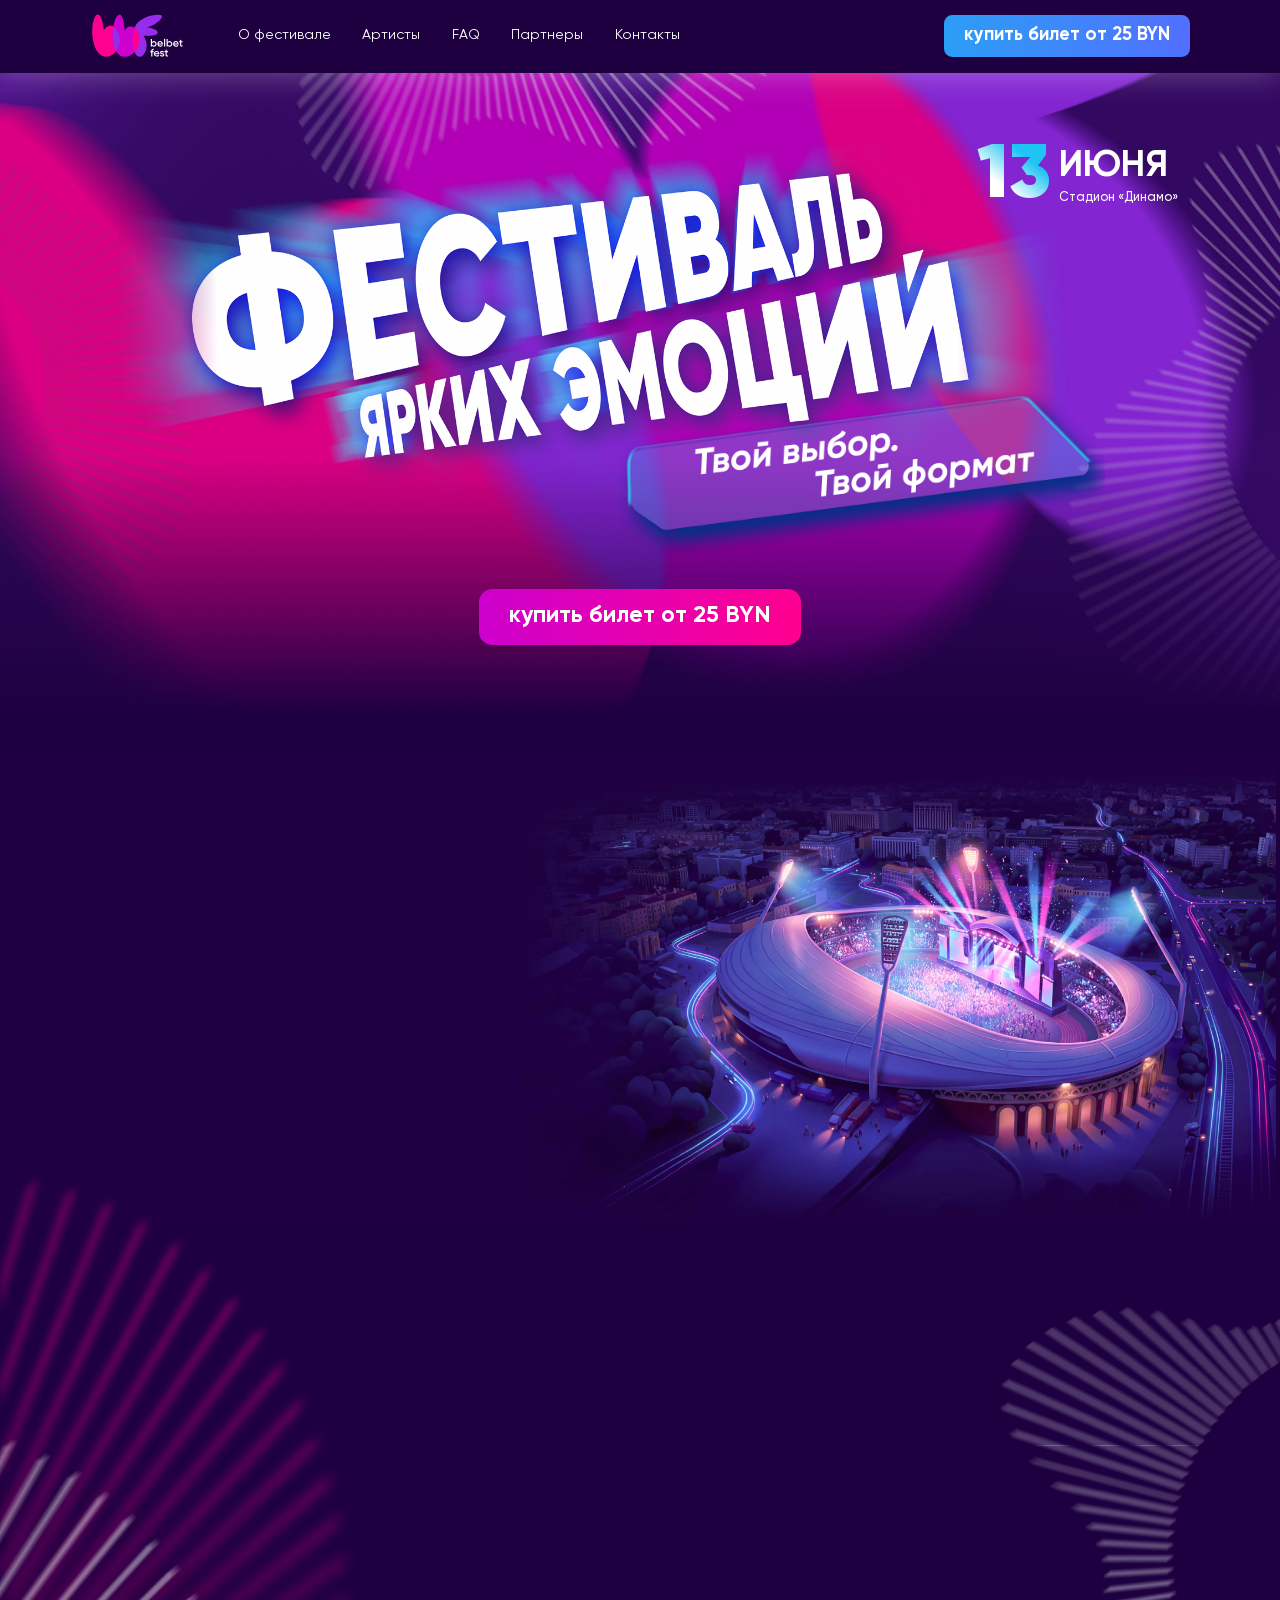
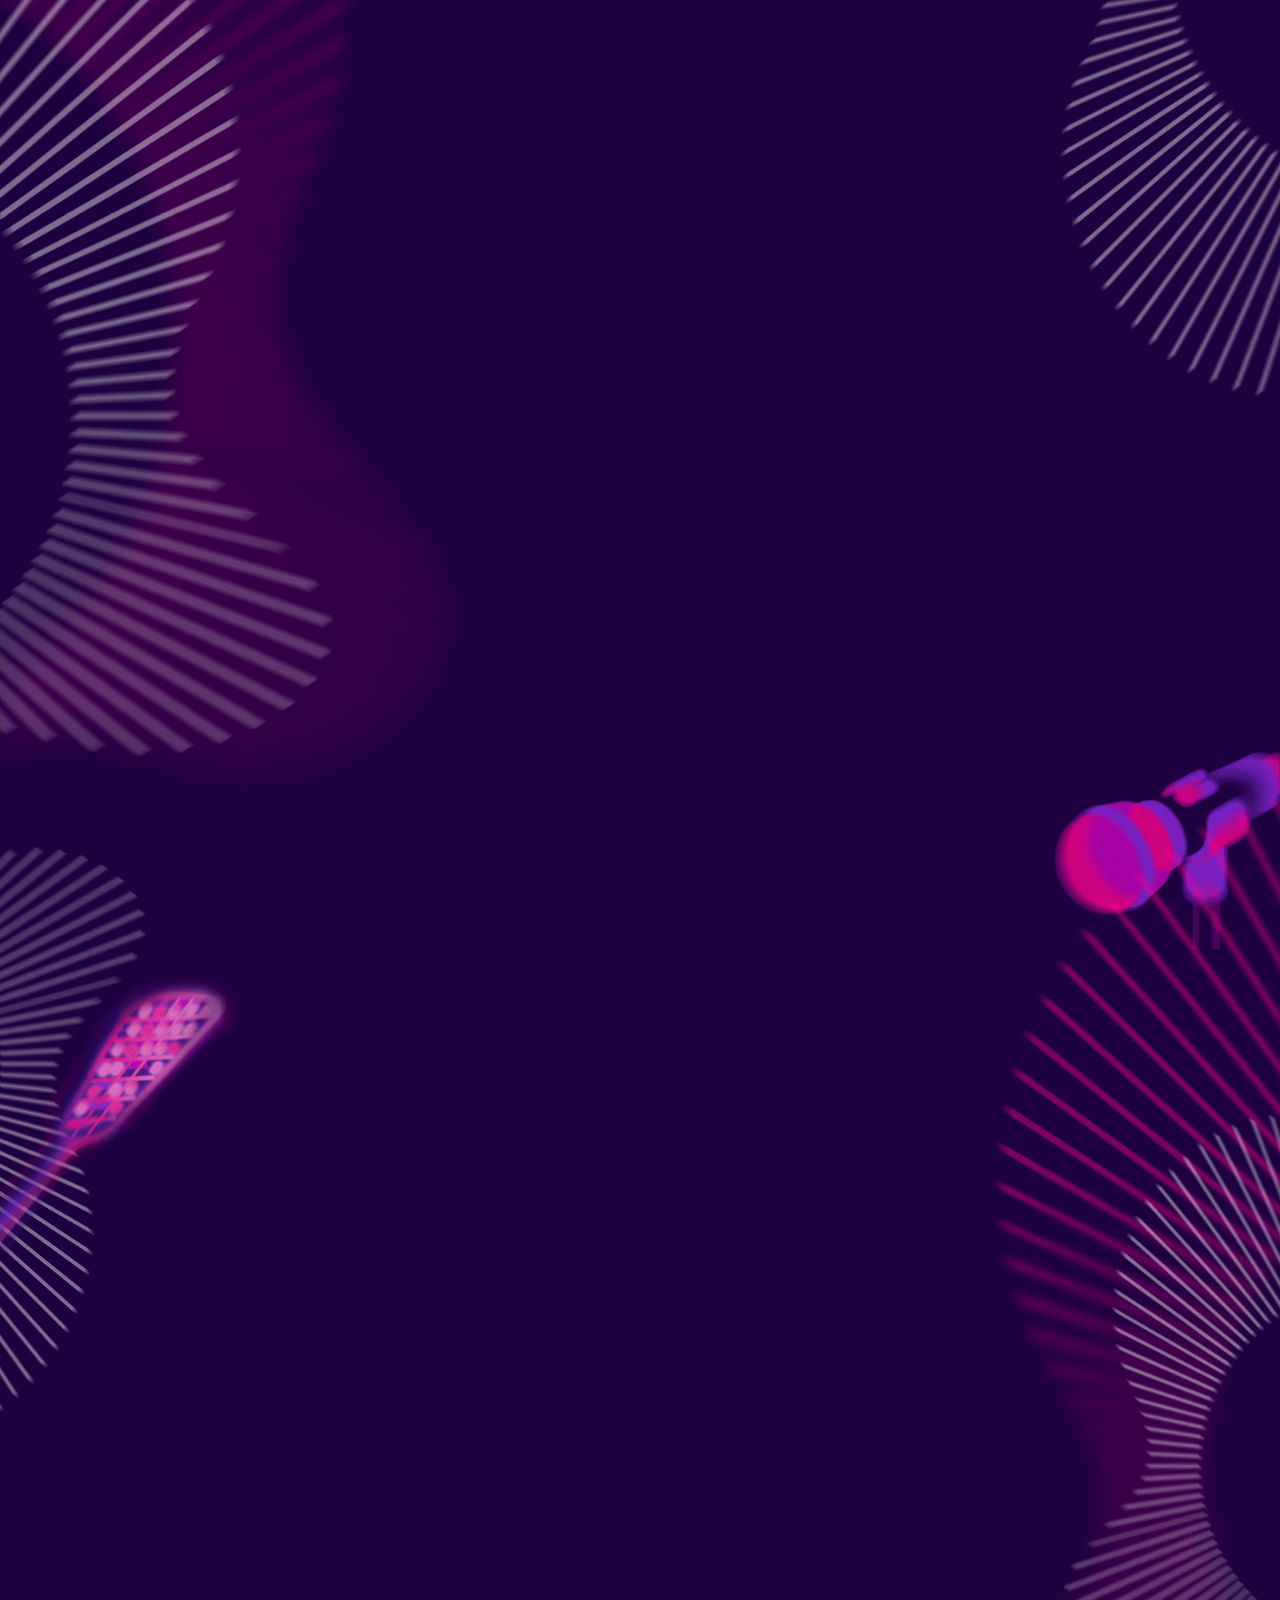
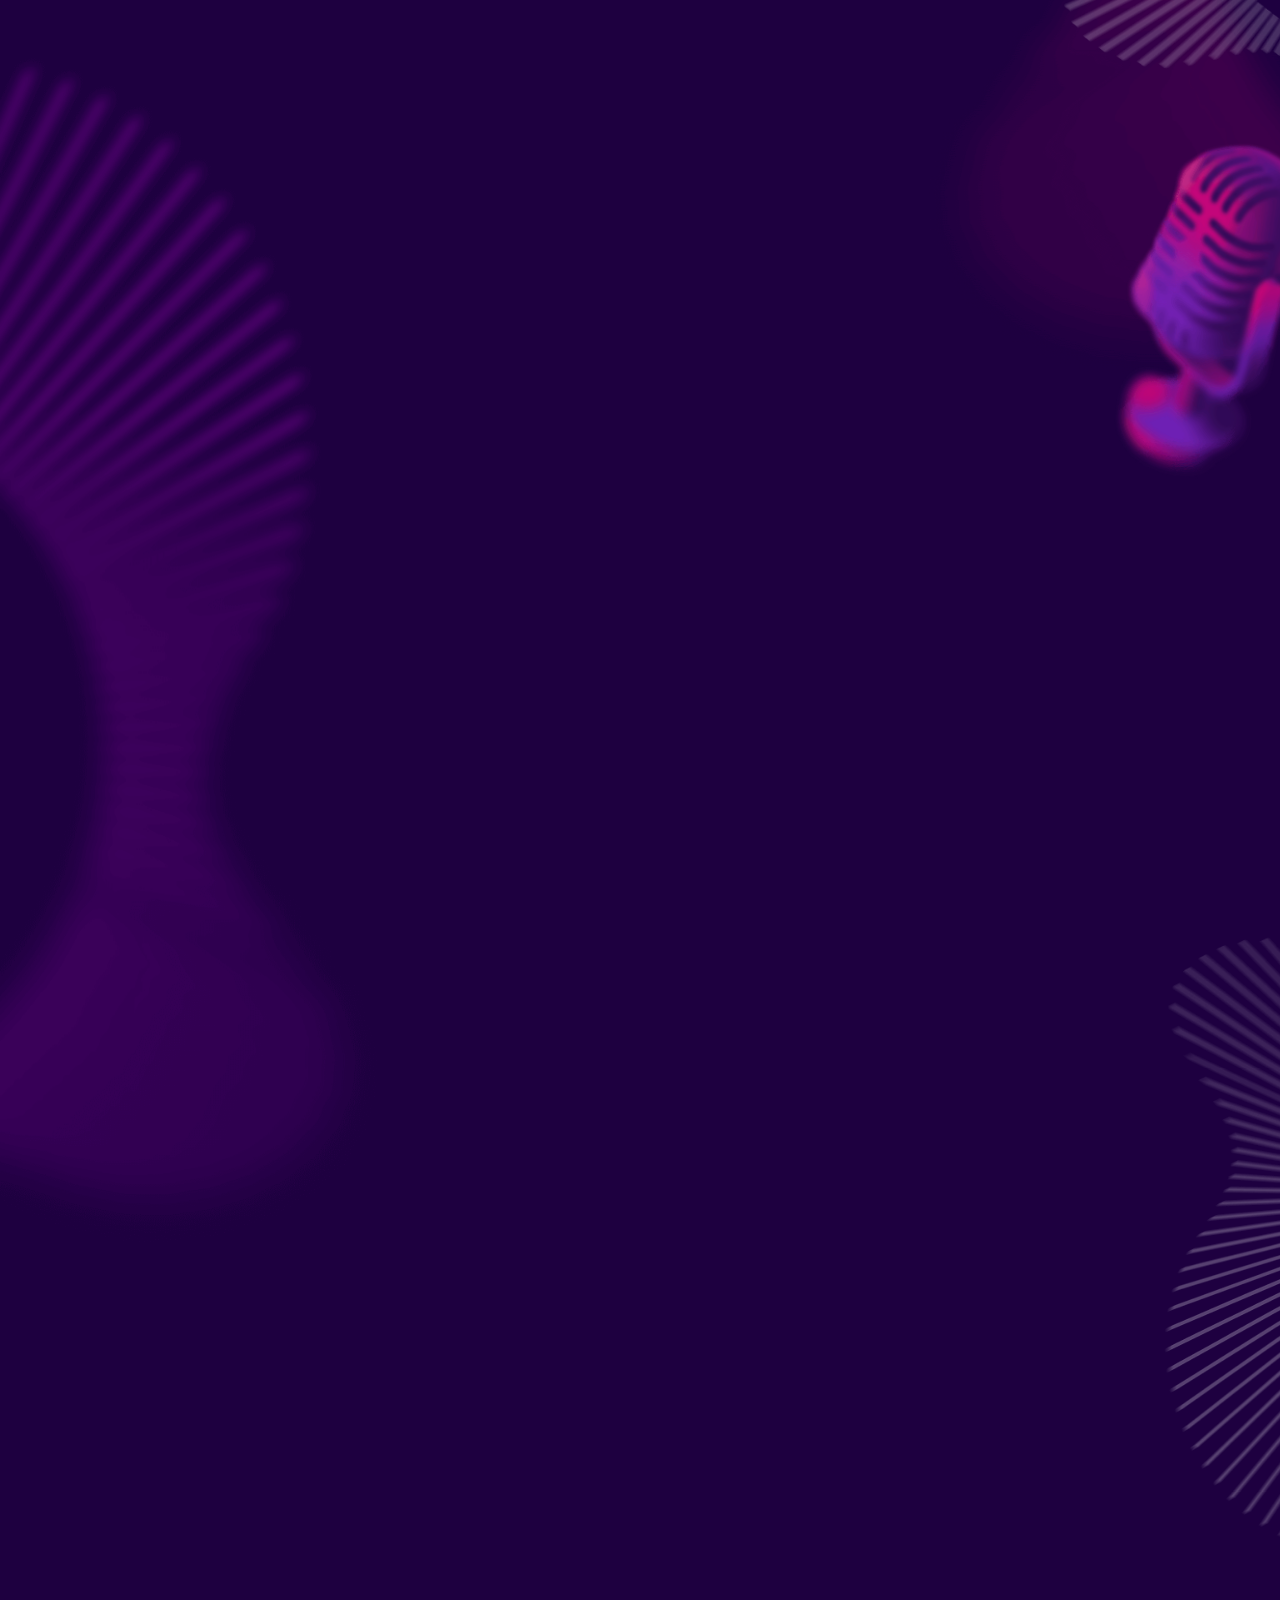
==== commit 71e760e7: "Поправил faq" ====
--- a/html/main.html
+++ b/html/main.html
@@ -469,6 +469,69 @@
                 <p>У большинства точек на фуд-корте будут терминалы. Тем не менее, рекомендуем иметь при себе наличные деньги.</p>
               </div>
             </div>
+            <div class="faq-item faq-item-second" data-aos="fade-up">
+              <div class="faq-title">
+                Можно ли прийти c ребёнком?
+                <div class="faq-btn"></div>
+              </div>
+              <div class="faq-text">
+                <p>Детям до 5 лет включительно вход свободный без предоставления сидячего места. Несовершеннолетние дети допускаются на фестиваль только в сопровождении родителей.</p>
+              </div>
+            </div>
+            <div class="faq-item faq-item-second" data-aos="fade-up">
+              <div class="faq-title">
+                Можно ли прийти со своим питомцем?
+                <div class="faq-btn"></div>
+              </div>
+              <div class="faq-text">
+                <p>К сожалению, правила посещения стадиона не подразумевают нахождение там домашних питомцев.</p>
+              </div>
+            </div>
+            <div class="faq-item faq-item-second" data-aos="fade-up">
+              <div class="faq-title">
+                Можно ли брать с собой еду и напитки?
+                <div class="faq-btn"></div>
+              </div>
+              <div class="faq-text">
+                <p>Мы рекомендуем попробовать вкусные и разнообразные блюда на нашем фуд-корте: там можно найти все необходимые напитки и еду.</p>
+              </div>
+            </div>
+            <div class="faq-item faq-item-second" data-aos="fade-up">
+              <div class="faq-title">
+                Будет ли продаваться пиво на belbet fest?
+                <div class="faq-btn"></div>
+              </div>
+              <div class="faq-text">
+                <p>Для гостей мероприятия будет работать гостевая зона со слабоалкогольными напитками (продажа алкогольных и слабоалкогольных напитков запрещена лицам, не достигшим 18 лет).</p>
+              </div>
+            </div>
+            <div class="faq-item faq-item-second" data-aos="fade-up">
+              <div class="faq-title">
+                Будут ли на мероприятии дежурить медицинская помощь и охрана?
+                <div class="faq-btn"></div>
+              </div>
+              <div class="faq-text">
+                <p>Да, на территории мероприятия будут дежурить медицинские работники, а также сотрудники охраны. В экстренном случае можно обратиться к ним или к организаторам.</p>
+              </div>
+            </div>
+            <div class="faq-item faq-item-second" data-aos="fade-up">
+              <div class="faq-title">
+                Что делать, если я потерял или нашёл вещь?
+                <div class="faq-btn"></div>
+              </div>
+              <div class="faq-text">
+                <p>Нужно обратиться в любой из инфо-поинтов. Если вы обнаружили пропажу уже после фестиваля, свяжитесь с организаторами фестиваля.</p>
+              </div>
+            </div>
+            <div class="faq-item faq-item-second" data-aos="fade-up">
+              <div class="faq-title">
+                Можно ли выходить за территорию стадиона и возвращаться обратно?
+                <div class="faq-btn"></div>
+              </div>
+              <div class="faq-text">
+                <p>Да. можно, при наличии браслета.</p>
+              </div>
+            </div>     
           </div>
           <div class="faq-col">
             <div class="faq-item" data-aos="fade-up">
--- a/css/main.css
+++ b/css/main.css
@@ -1312,6 +1312,10 @@
   padding-left: 1rem;
 }
 
+.faq-col .faq-item-second{
+  display: none;
+}
+
 .faq-item{
   position: relative;
   border-radius: 0.8333333333rem;
@@ -2404,6 +2408,14 @@
     flex-basis: 100%;
   }
 
+  .faq-col:last-child {
+    display: none;
+  }
+
+  .faq-col .faq-item-second{
+    display: block;
+  }
+
   .partners-list{
     flex-wrap: wrap;
   }
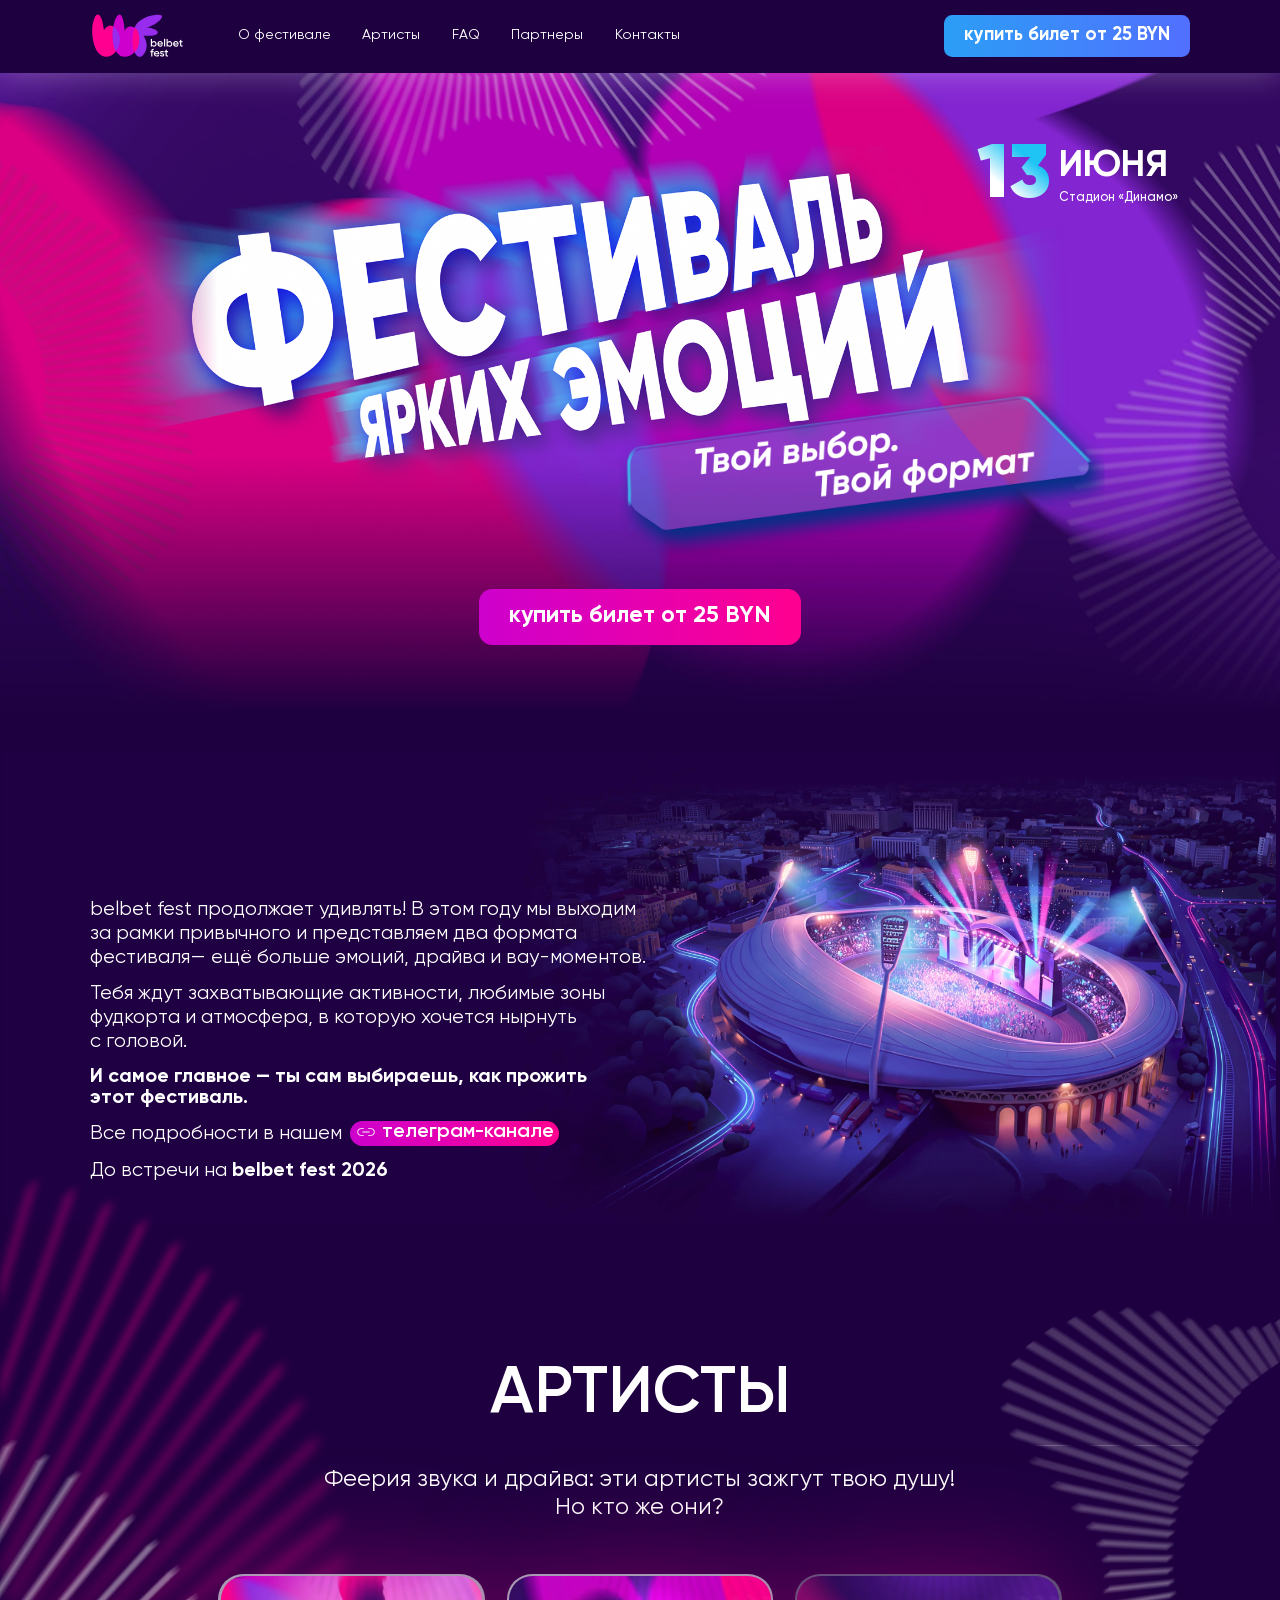
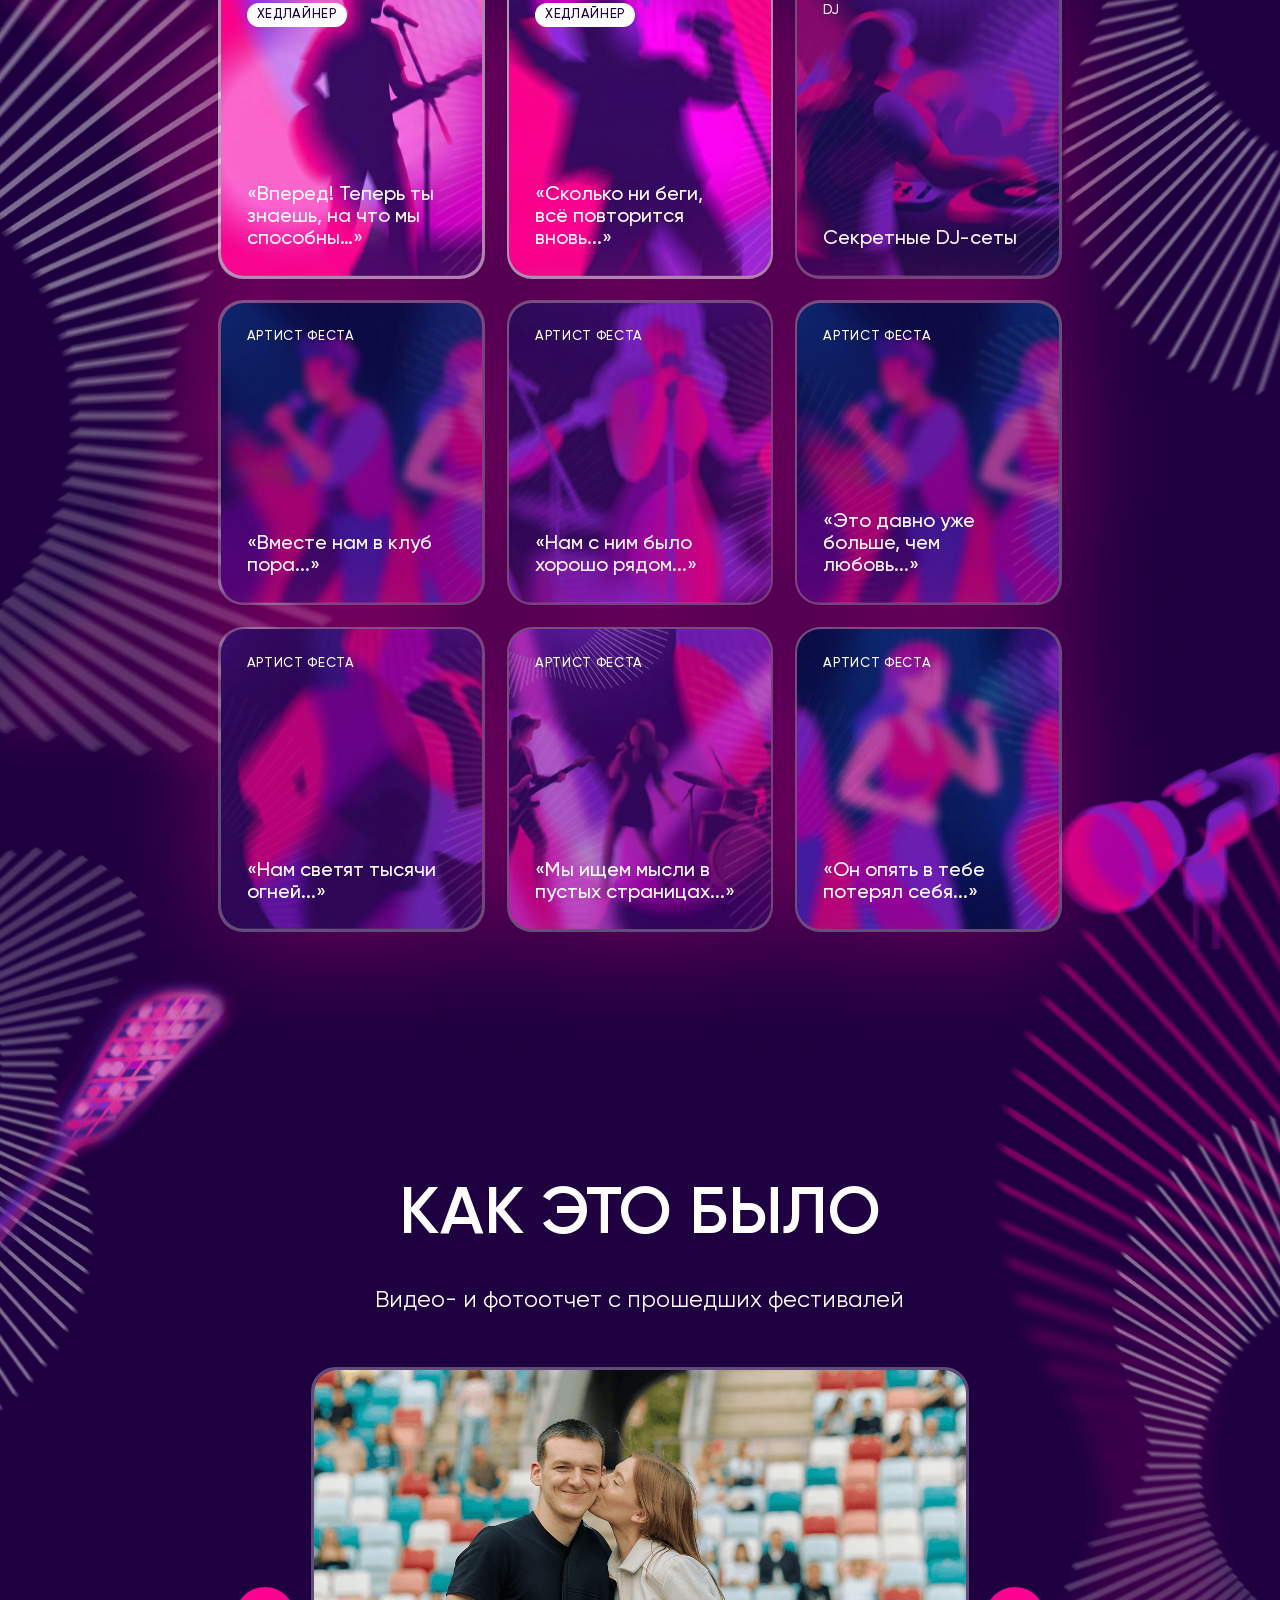
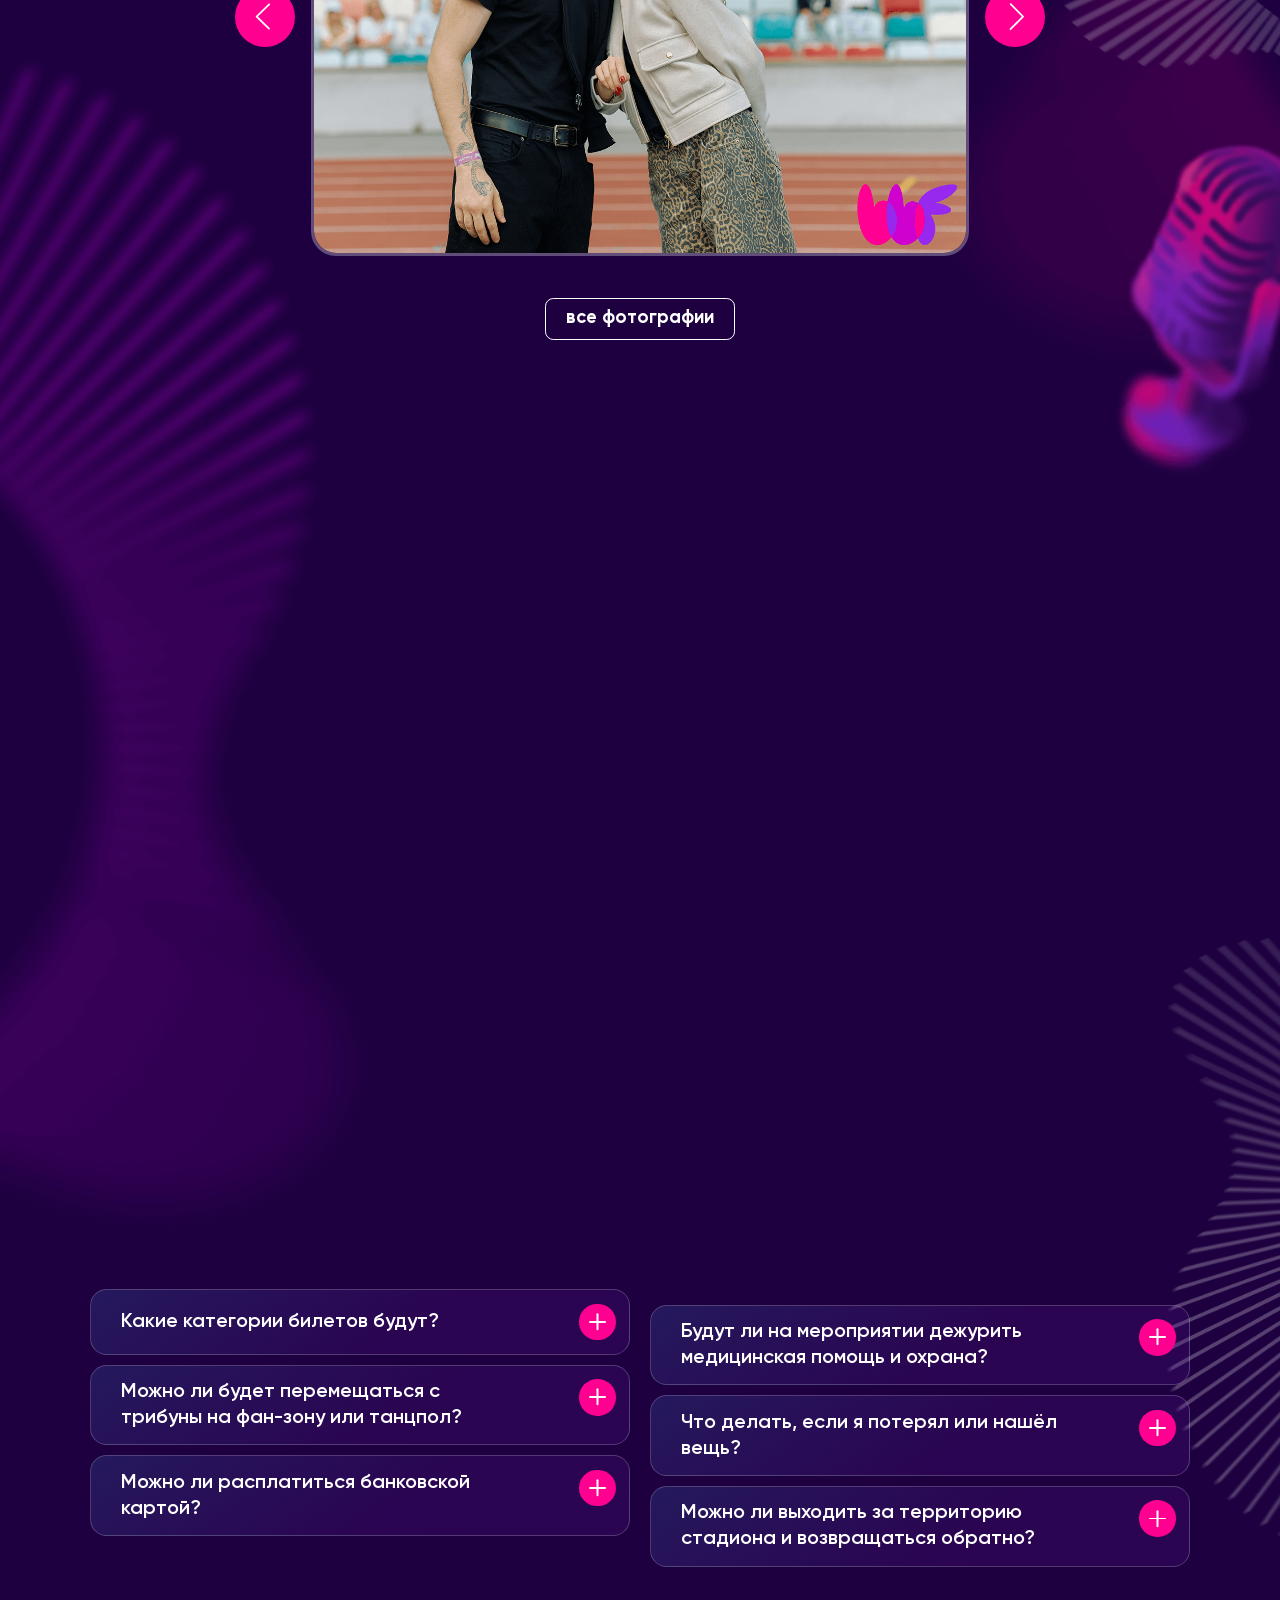
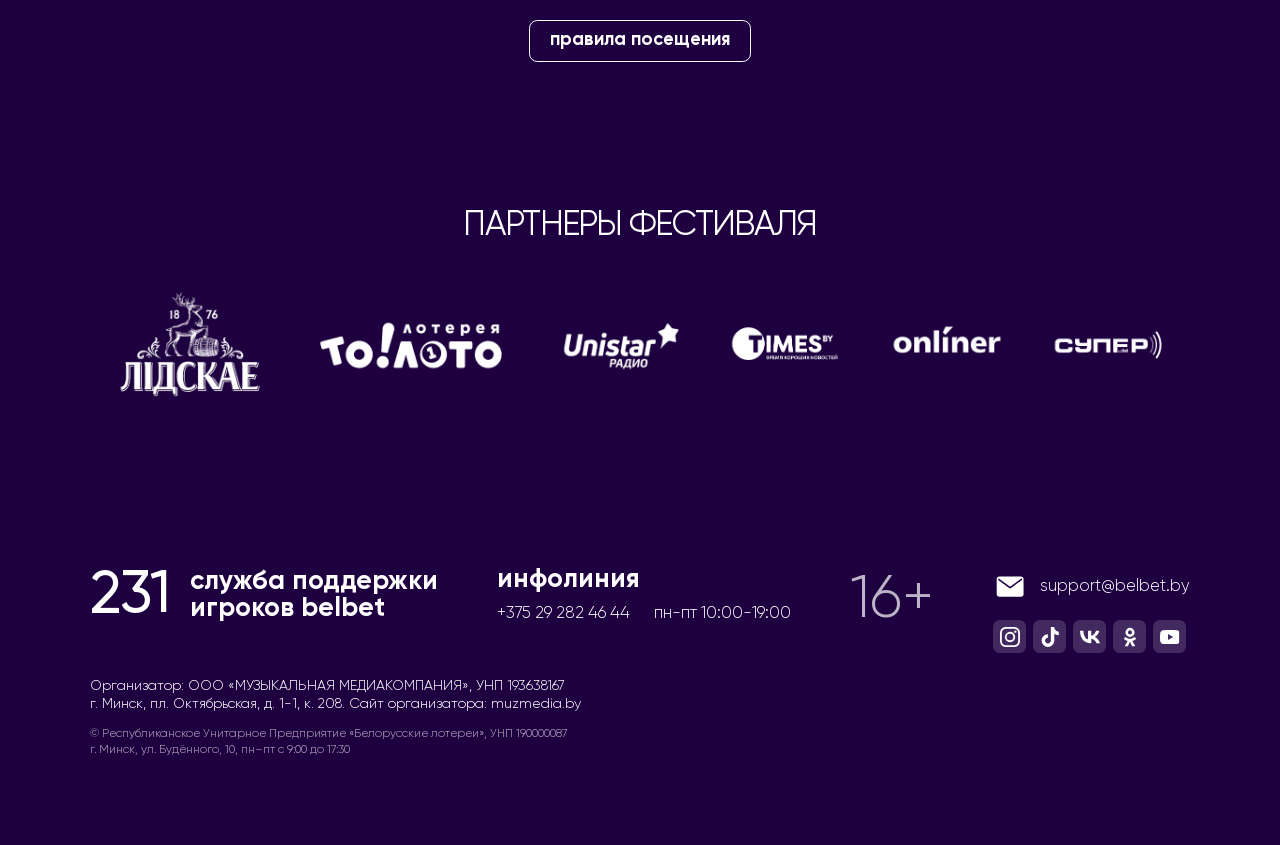
==== commit 00f1e414: "добавил счетчики" ====
--- a/html/main.html
+++ b/html/main.html
@@ -5,7 +5,13 @@
   <meta charset="UTF-8">
   <meta name="viewport" content="width=device-width, initial-scale=1.0">
   <title>ФЕСТИВАЛЬ ЯРКИХ ЭМОЦИЙ</title>
-
+  <!-- Google Tag Manager -->
+  <script>(function(w,d,s,l,i){w[l]=w[l]||[];w[l].push({'gtm.start':
+    new Date().getTime(),event:'gtm.js'});var f=d.getElementsByTagName(s)[0],
+    j=d.createElement(s),dl=l!='dataLayer'?'&l='+l:'';j.async=true;j.src=
+    'https://www.googletagmanager.com/gtm.js?id='+i+dl;f.parentNode.insertBefore(j,f);
+    })(window,document,'script','dataLayer','GTM-N3CVV2Q6');</script>
+  <!-- End Google Tag Manager -->
   <link rel="apple-touch-icon" sizes="57x57" href="../img/favicon/apple-icon-57x57.png">
   <link rel="apple-touch-icon" sizes="60x60" href="../img/favicon/apple-icon-60x60.png">
   <link rel="apple-touch-icon" sizes="72x72" href="../img/favicon/apple-icon-72x72.png">
@@ -34,6 +40,10 @@
 </head>
 
 <body class="home">
+  <!-- Google Tag Manager (noscript) -->
+  <noscript><iframe src="https://www.googletagmanager.com/ns.html?id=GTM-N3CVV2Q6"
+  height="0" width="0" style="display:none;visibility:hidden"></iframe></noscript>
+  <!-- End Google Tag Manager (noscript) -->
   <!-- Yandex.Metrika counter -->
   <script type="text/javascript">
     (function(m,e,t,r,i,k,a){
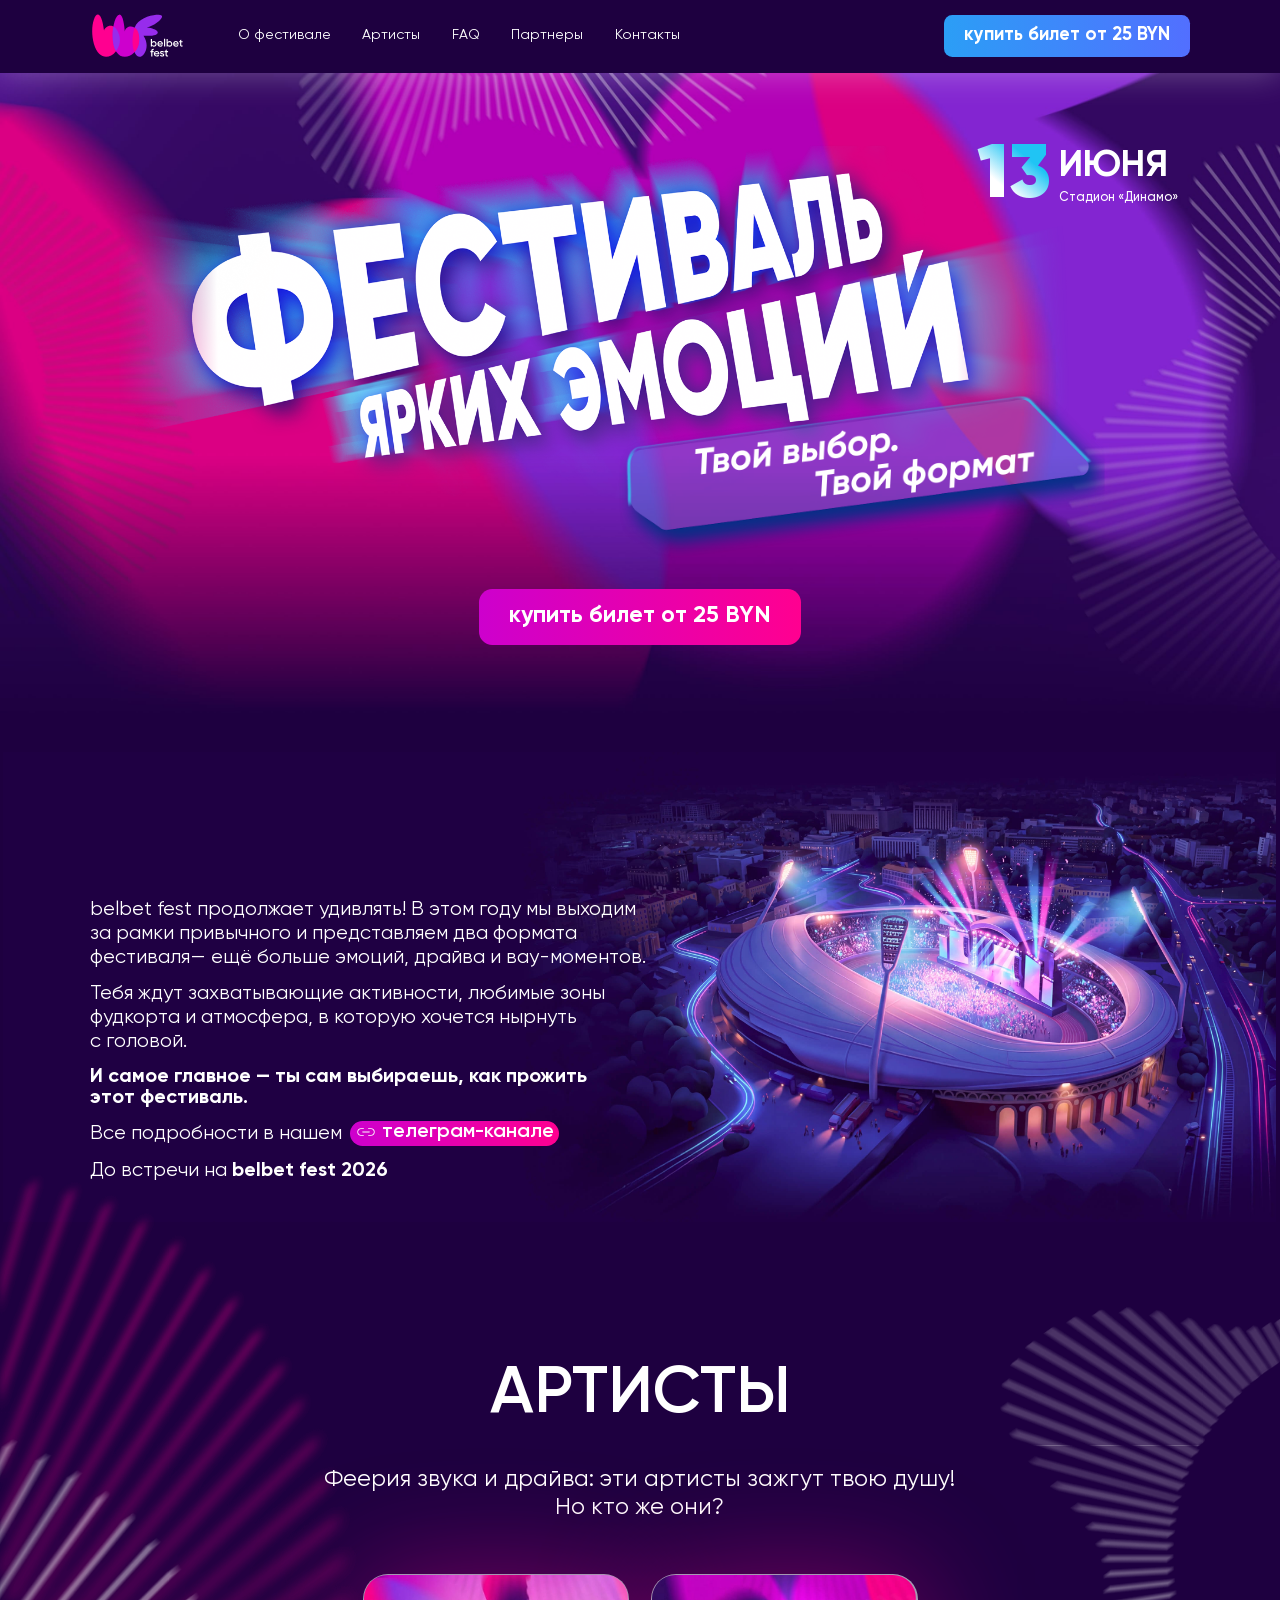
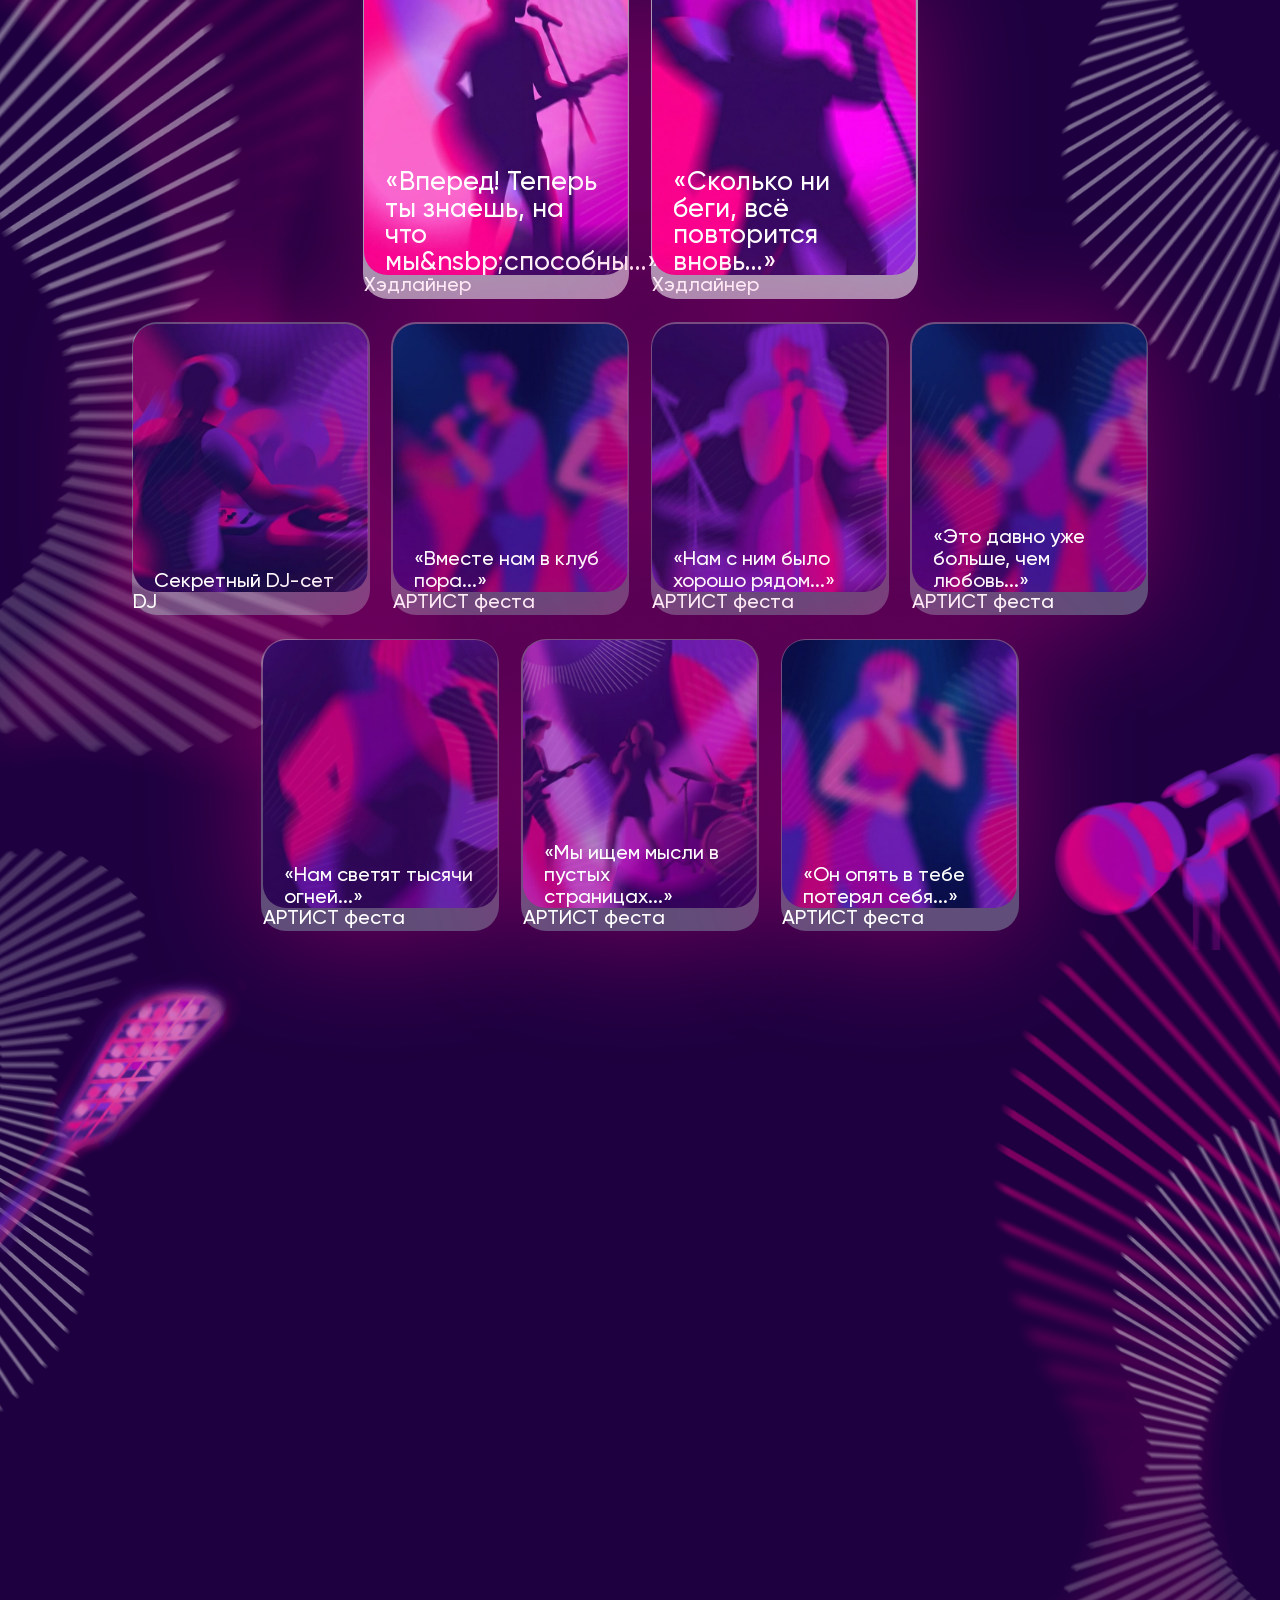
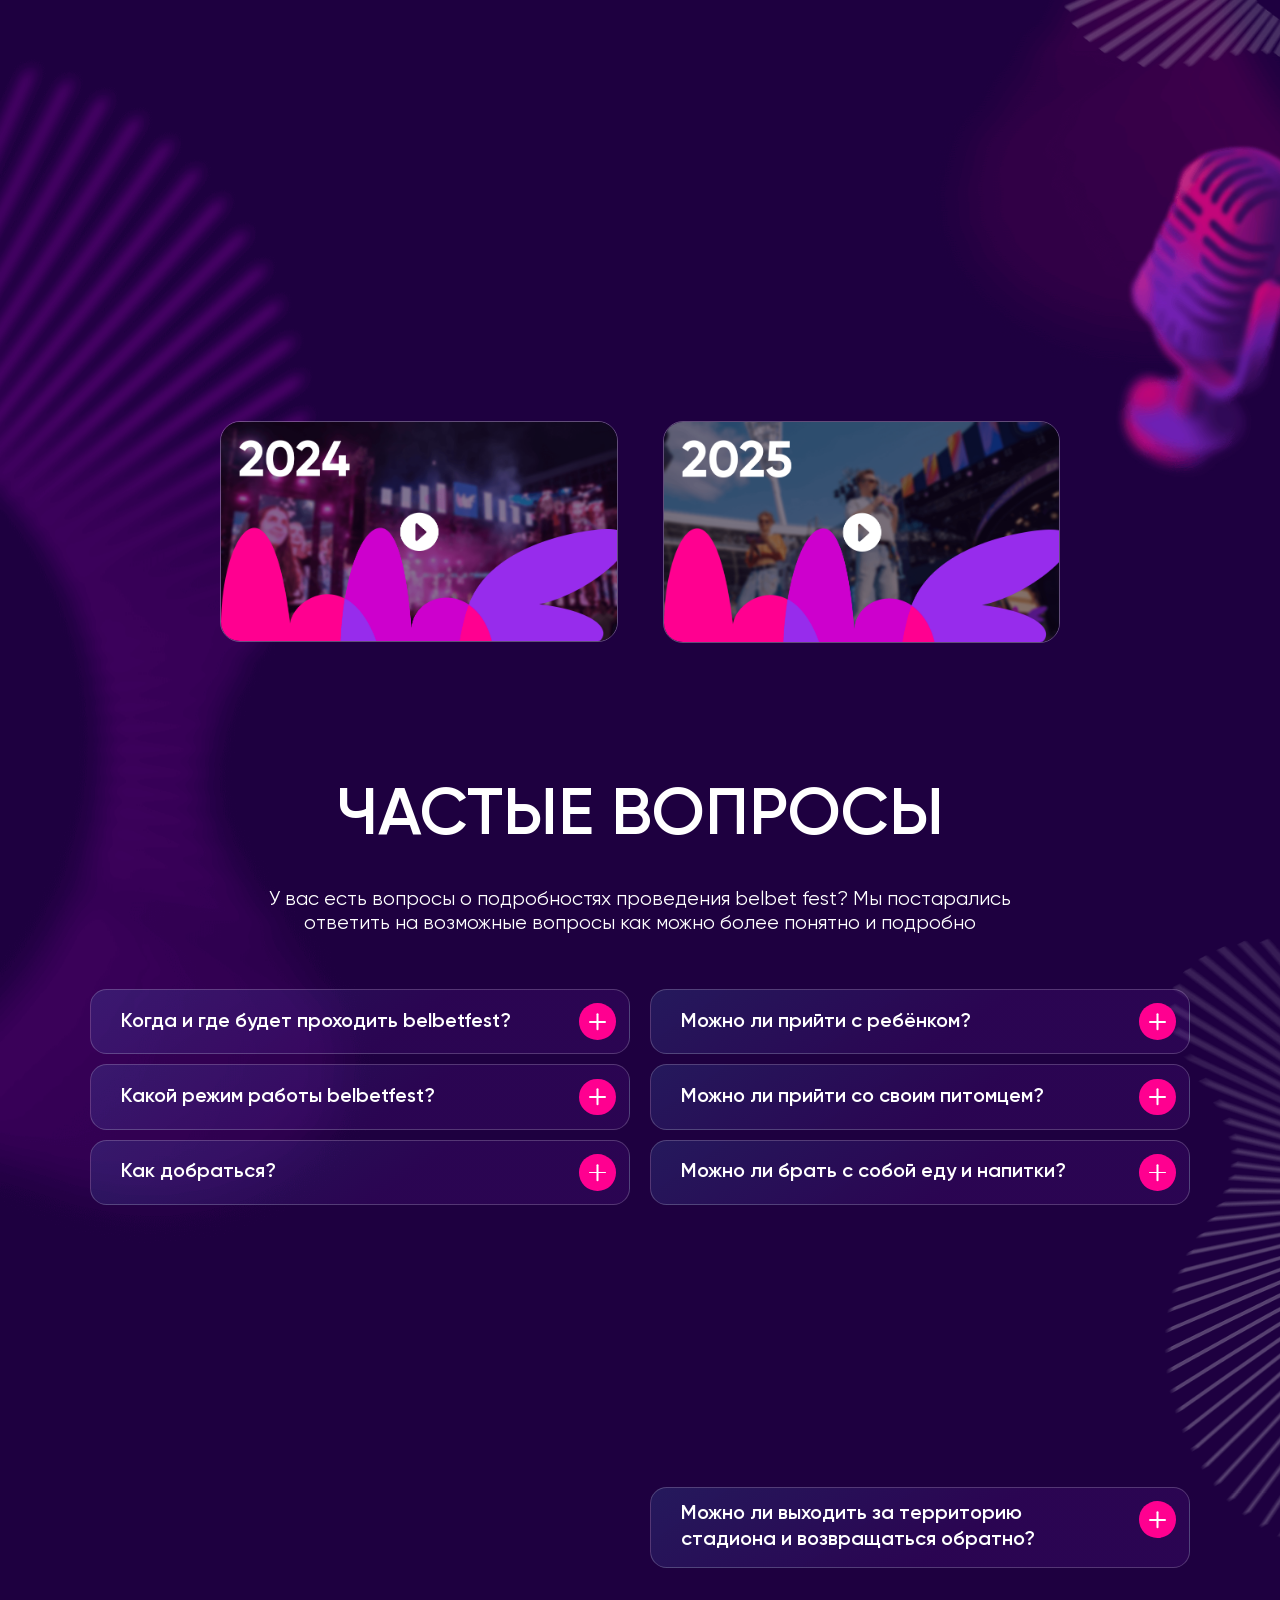
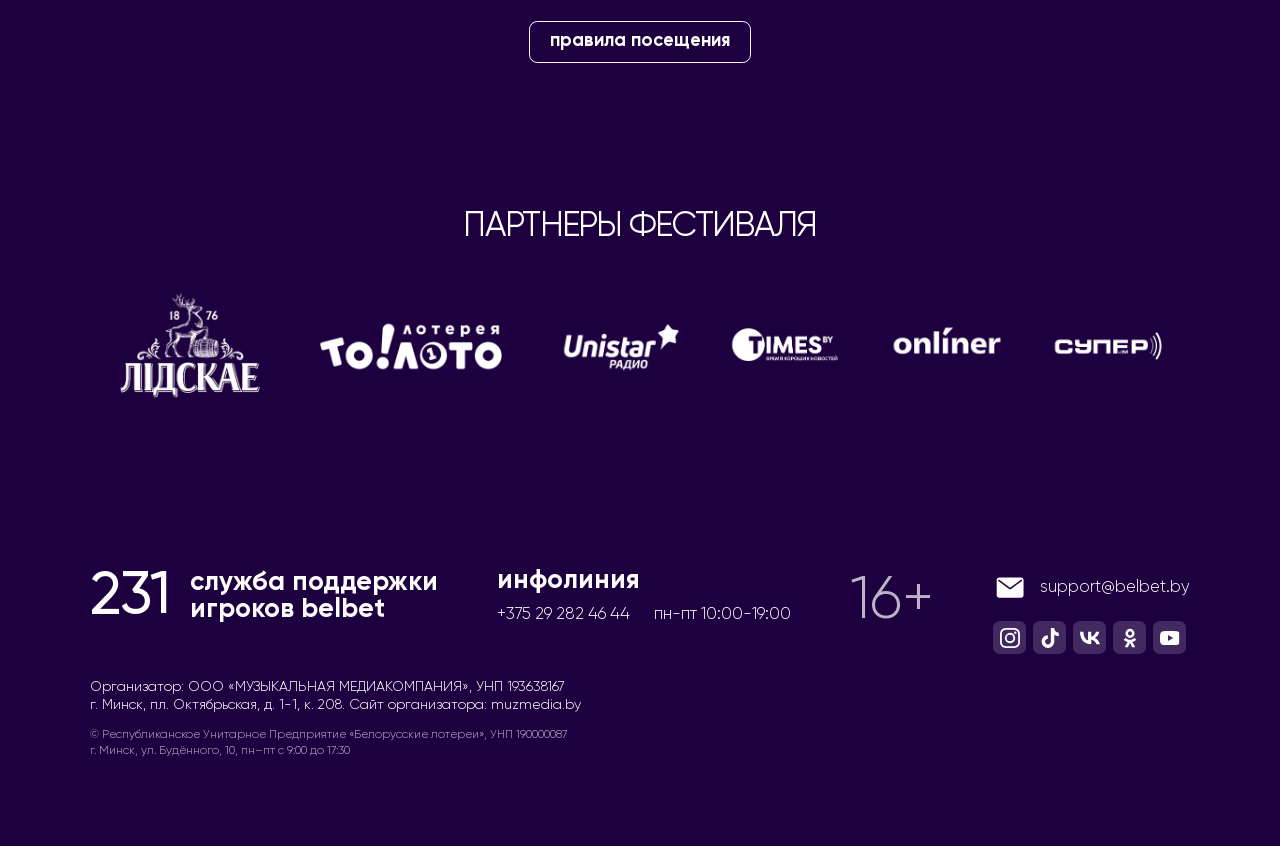
==== commit 0dc00f57: "апдейт от 06.03" ====
--- a/html/main.html
+++ b/html/main.html
@@ -5,13 +5,7 @@
   <meta charset="UTF-8">
   <meta name="viewport" content="width=device-width, initial-scale=1.0">
   <title>ФЕСТИВАЛЬ ЯРКИХ ЭМОЦИЙ</title>
-  <!-- Google Tag Manager -->
-  <script>(function(w,d,s,l,i){w[l]=w[l]||[];w[l].push({'gtm.start':
-    new Date().getTime(),event:'gtm.js'});var f=d.getElementsByTagName(s)[0],
-    j=d.createElement(s),dl=l!='dataLayer'?'&l='+l:'';j.async=true;j.src=
-    'https://www.googletagmanager.com/gtm.js?id='+i+dl;f.parentNode.insertBefore(j,f);
-    })(window,document,'script','dataLayer','GTM-N3CVV2Q6');</script>
-  <!-- End Google Tag Manager -->
+
   <link rel="apple-touch-icon" sizes="57x57" href="../img/favicon/apple-icon-57x57.png">
   <link rel="apple-touch-icon" sizes="60x60" href="../img/favicon/apple-icon-60x60.png">
   <link rel="apple-touch-icon" sizes="72x72" href="../img/favicon/apple-icon-72x72.png">
@@ -40,10 +34,6 @@
 </head>
 
 <body class="home">
-  <!-- Google Tag Manager (noscript) -->
-  <noscript><iframe src="https://www.googletagmanager.com/ns.html?id=GTM-N3CVV2Q6"
-  height="0" width="0" style="display:none;visibility:hidden"></iframe></noscript>
-  <!-- End Google Tag Manager (noscript) -->
   <!-- Yandex.Metrika counter -->
   <script type="text/javascript">
     (function(m,e,t,r,i,k,a){
@@ -171,16 +161,16 @@
                   <div class="swiper-slide">
                     <div class="art-item">
                       <div class="art-item-img" style="background-image: url(../img/data/artist-image01.jpg);"></div>
-                      <div class="art-item-head">Хедлайнер</div>
-                      <div class="art-item-text">
-                        «Вперед! Теперь ты знаешь, на что мы способны…»
+                      <div class="art-item-head">Хэдлайнер</div>
+                      <div class="art-item-text">
+                        «Вперед! Теперь ты&nbsp;знаешь, на что мы&nsbp;способны…»
                       </div>
                     </div>
                   </div>
                   <div class="swiper-slide">
                     <div class="art-item">
                       <div class="art-item-img" style="background-image: url(../img/data/artist-image02.jpg);"></div>
-                      <div class="art-item-head">Хедлайнер</div>
+                      <div class="art-item-head">Хэдлайнер</div>
                       <div class="art-item-text">
                         «Сколько ни беги, всё повторится вновь...»
                       </div>
@@ -201,7 +191,7 @@
                       <div class="art-item-img" style="background-image: url(../img/data/artist-image03.jpg);"></div>
                       <div class="art-item-head">DJ</div>
                       <div class="art-item-text">
-                        Секретные DJ-сеты
+                        Секретный DJ-сет
                       </div>
                     </div>
                   </div>
@@ -479,69 +469,6 @@
                 <p>У большинства точек на фуд-корте будут терминалы. Тем не менее, рекомендуем иметь при себе наличные деньги.</p>
               </div>
             </div>
-            <div class="faq-item faq-item-second" data-aos="fade-up">
-              <div class="faq-title">
-                Можно ли прийти c ребёнком?
-                <div class="faq-btn"></div>
-              </div>
-              <div class="faq-text">
-                <p>Детям до 5 лет включительно вход свободный без предоставления сидячего места. Несовершеннолетние дети допускаются на фестиваль только в сопровождении родителей.</p>
-              </div>
-            </div>
-            <div class="faq-item faq-item-second" data-aos="fade-up">
-              <div class="faq-title">
-                Можно ли прийти со своим питомцем?
-                <div class="faq-btn"></div>
-              </div>
-              <div class="faq-text">
-                <p>К сожалению, правила посещения стадиона не подразумевают нахождение там домашних питомцев.</p>
-              </div>
-            </div>
-            <div class="faq-item faq-item-second" data-aos="fade-up">
-              <div class="faq-title">
-                Можно ли брать с собой еду и напитки?
-                <div class="faq-btn"></div>
-              </div>
-              <div class="faq-text">
-                <p>Мы рекомендуем попробовать вкусные и разнообразные блюда на нашем фуд-корте: там можно найти все необходимые напитки и еду.</p>
-              </div>
-            </div>
-            <div class="faq-item faq-item-second" data-aos="fade-up">
-              <div class="faq-title">
-                Будет ли продаваться пиво на belbet fest?
-                <div class="faq-btn"></div>
-              </div>
-              <div class="faq-text">
-                <p>Для гостей мероприятия будет работать гостевая зона со слабоалкогольными напитками (продажа алкогольных и слабоалкогольных напитков запрещена лицам, не достигшим 18 лет).</p>
-              </div>
-            </div>
-            <div class="faq-item faq-item-second" data-aos="fade-up">
-              <div class="faq-title">
-                Будут ли на мероприятии дежурить медицинская помощь и охрана?
-                <div class="faq-btn"></div>
-              </div>
-              <div class="faq-text">
-                <p>Да, на территории мероприятия будут дежурить медицинские работники, а также сотрудники охраны. В экстренном случае можно обратиться к ним или к организаторам.</p>
-              </div>
-            </div>
-            <div class="faq-item faq-item-second" data-aos="fade-up">
-              <div class="faq-title">
-                Что делать, если я потерял или нашёл вещь?
-                <div class="faq-btn"></div>
-              </div>
-              <div class="faq-text">
-                <p>Нужно обратиться в любой из инфо-поинтов. Если вы обнаружили пропажу уже после фестиваля, свяжитесь с организаторами фестиваля.</p>
-              </div>
-            </div>
-            <div class="faq-item faq-item-second" data-aos="fade-up">
-              <div class="faq-title">
-                Можно ли выходить за территорию стадиона и возвращаться обратно?
-                <div class="faq-btn"></div>
-              </div>
-              <div class="faq-text">
-                <p>Да. можно, при наличии браслета.</p>
-              </div>
-            </div>     
           </div>
           <div class="faq-col">
             <div class="faq-item" data-aos="fade-up">
--- a/css/main.css
+++ b/css/main.css
@@ -1087,7 +1087,7 @@
 }
 
 .art-section .wrapper{
-  max-width: 46.3333333333rem;
+  max-width: 55rem;
   z-index: 2;
 }
 
@@ -1101,16 +1101,14 @@
 }
 
 .art-item{
-  height: 15.25rem;
   font-size: 0.6666666667rem;
-  margin-bottom: 1.0833333333rem;
+  margin-bottom: 1.1666666667rem;
   border-radius: 1.25rem;
   background: rgba(255, 255, 255, 0.3);
-  padding: 0.125rem;
+  padding: 0.0833333333rem;
   box-shadow: 0 0.1666666667rem 5.8333333333rem 0 rgba(255, 0, 144, 0.4);
   position: relative;
   z-index: 1;
-  padding: 1.4583333333rem 1.6666666667rem 1.4166666667rem 1.4166666667rem;
   display: flex;
   flex-direction: column;
   justify-content: space-between;
@@ -1122,34 +1120,36 @@
   text-align: left;
 }
 
+.art-item.opened{
+  font-size: 1.1666666667rem;
+}
+
 .art-item-img{
+  position: relative;
+  background-size: cover;
+  background-position: 50% 0;
+  background-repeat: no-repeat;
+  border-radius: 1.1666666667rem;
+  width: 100%;
+  padding-bottom: 114%;
+}
+
+.art-item-text{
+  margin-top: auto;
+  padding: 1.4583333333rem 1.125rem 1.125rem 1.125rem;
   position: absolute;
-  top: 0.125rem;
-  left: 0.125rem;
-  right: 0.125rem;
-  bottom: 0.125rem;
-  background-size: cover;
-  border-radius: 1.1666666667rem;
-  z-index: -1;
-}
-
-.art-item-head{
-  font-size: 0.6666666667rem;
-  font-weight: 500;
-  line-height: 120%;
-  letter-spacing: 0.0333333333rem;
-  text-transform: uppercase;
-}
-
-.art-head .art-item-head{
-  background-color: #FFFFFF;
-  padding: 0.2083333333rem 0.5rem 0.2083333333rem;
-  border-radius: 2.0833333333rem;
-  color: #1E0040;
+  bottom: 0;
+  left: 0;
+  right: 0;
+}
+
+.art-head .art-item-text{
+  font-size: 1.3333333333rem;
+  line-height: 1em;
 }
 
 .art-item:hover{
-  box-shadow: 0 3px 44px 0 rgba(255, 255, 255, 0.45), 0 4px 140px 0 rgba(255, 0, 144, 0.4);
+  box-shadow: 0 0.125rem 1.8333333333rem 0 rgba(255, 255, 255, 0.45), 0 0.1666666667rem 5.8333333333rem 0 rgba(255, 0, 144, 0.4);
 }
 
 .art-head .art-item{
@@ -1310,10 +1310,6 @@
   width: 50%;
   flex: 0 0 50%;
   padding-left: 1rem;
-}
-
-.faq-col .faq-item-second{
-  display: none;
 }
 
 .faq-item{
@@ -2036,26 +2032,32 @@
 
   .art-block .swiper-wrapper{
     transform: none !important;
+    text-align: center;
   }
 
   .art-slider{
-    display: inline;
+    display: block;
     font-size: 0;
   }
 
   .art-slider .swiper,
   .art-slider .swiper-wrapper{
-    display: inline;
+    display: block;
   }
 
   .art-slider .swiper-slide{
     margin: 0 !important;
-    width: 33.33%;
+    width: 25%;
   }
 
   .art-head,
   .art-other{
-    display: inline;
+    display: block;
+  }
+
+  .art-head .swiper-slide{
+    margin: 0 !important;
+    width: 14.4166666667rem;
   }
 }
 
@@ -2408,12 +2410,13 @@
     flex-basis: 100%;
   }
 
-  .faq-col:last-child {
-    display: none;
-  }
-
-  .faq-col .faq-item-second{
-    display: block;
+  .faq-block{
+    flex-wrap: wrap;
+  }
+
+  .faq-col{
+    width: 100%;
+    flex-basis: 100%;
   }
 
   .partners-list{
@@ -2712,15 +2715,14 @@
   .art-item{
     margin-bottom: 0;
     border-radius: 0.6666666667rem;
+  }
+
+  .art-item-img{
+    border-radius: 0.5833333333rem;
+  }
+
+  .art-item-text{
     padding: 1rem 1.6666666667rem 0.9583333333rem 0.8333333333rem;
-  }
-
-  .art-item-img{
-    top: 0.0833333333rem;
-    left: 0.0833333333rem;
-    bottom: 0.0833333333rem;
-    right: 0.0833333333rem;
-    border-radius: 0.5833333333rem;
   }
 
   .photo-block{
@@ -3018,4 +3020,4 @@
     padding-right: 0.4166666667rem;
   }
 }
-/*# sourceMappingURL=[data-uri] */
+/*# sourceMappingURL=[data-uri]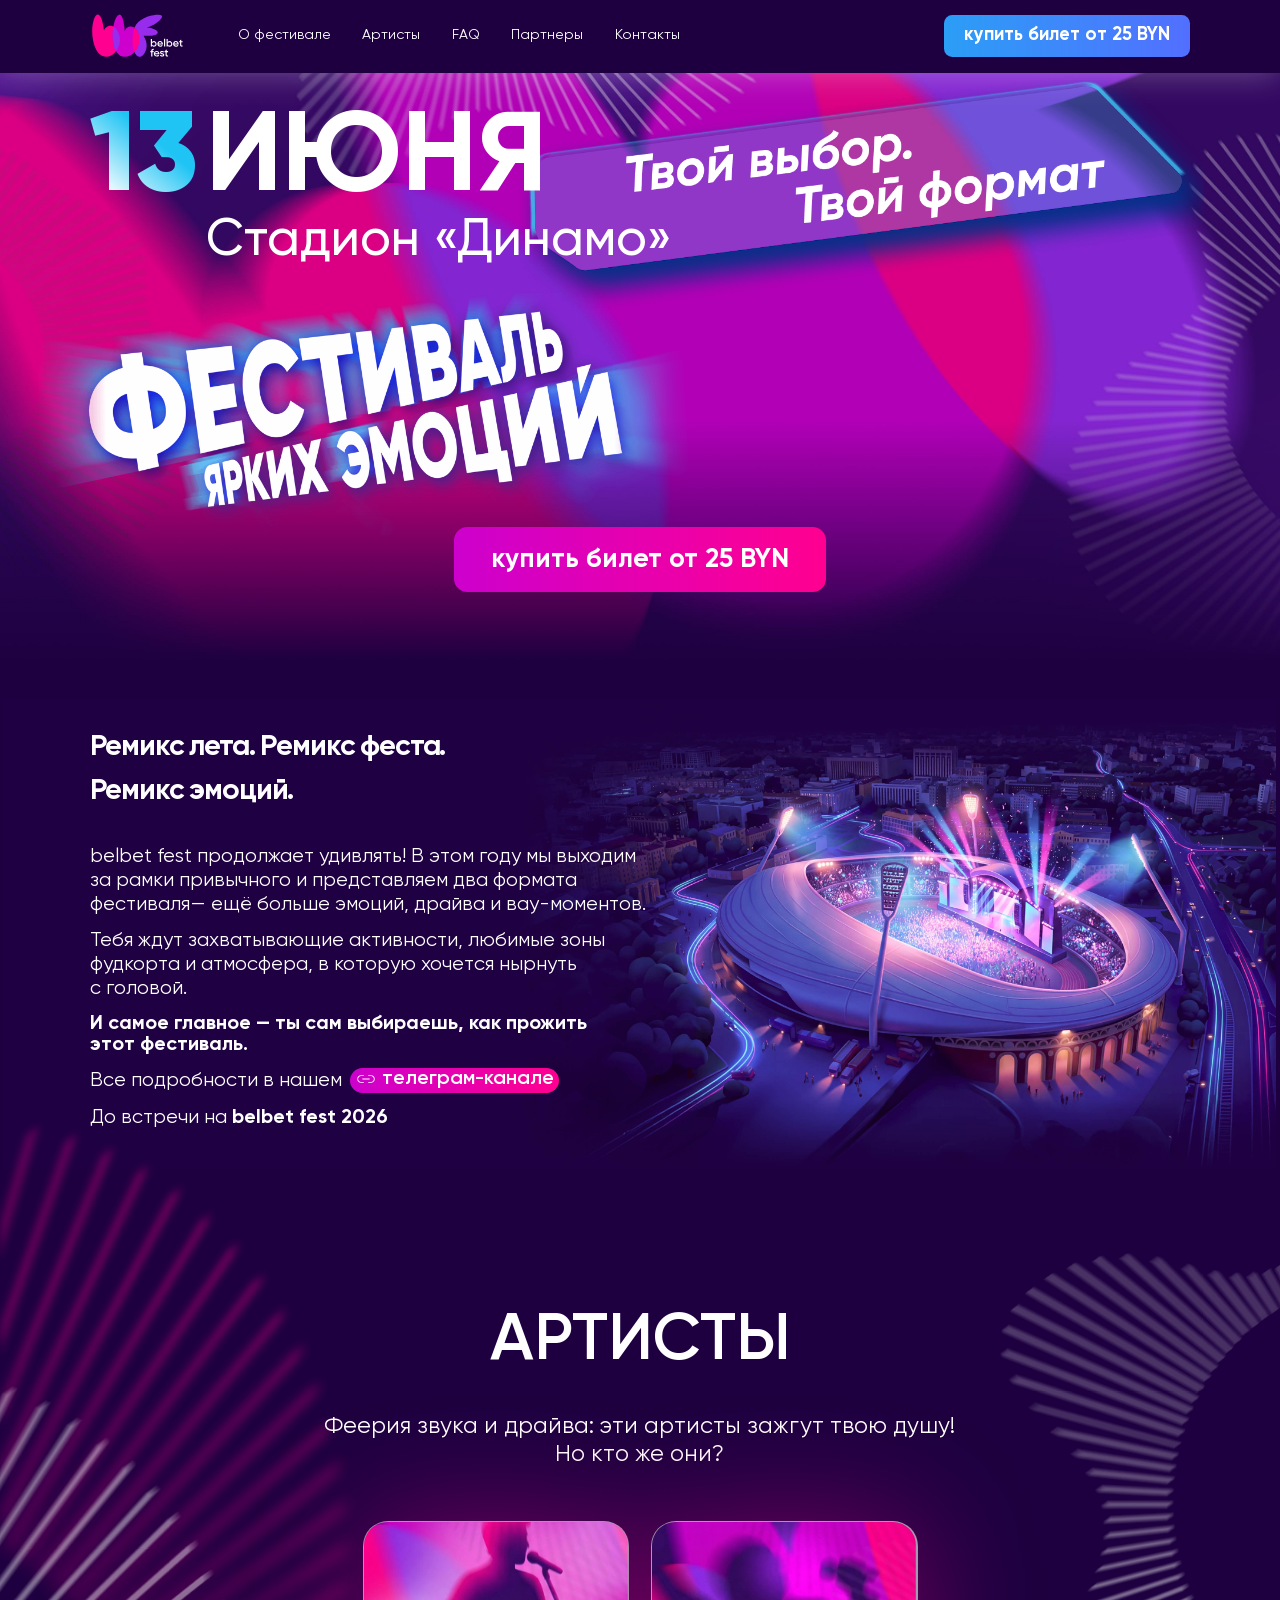
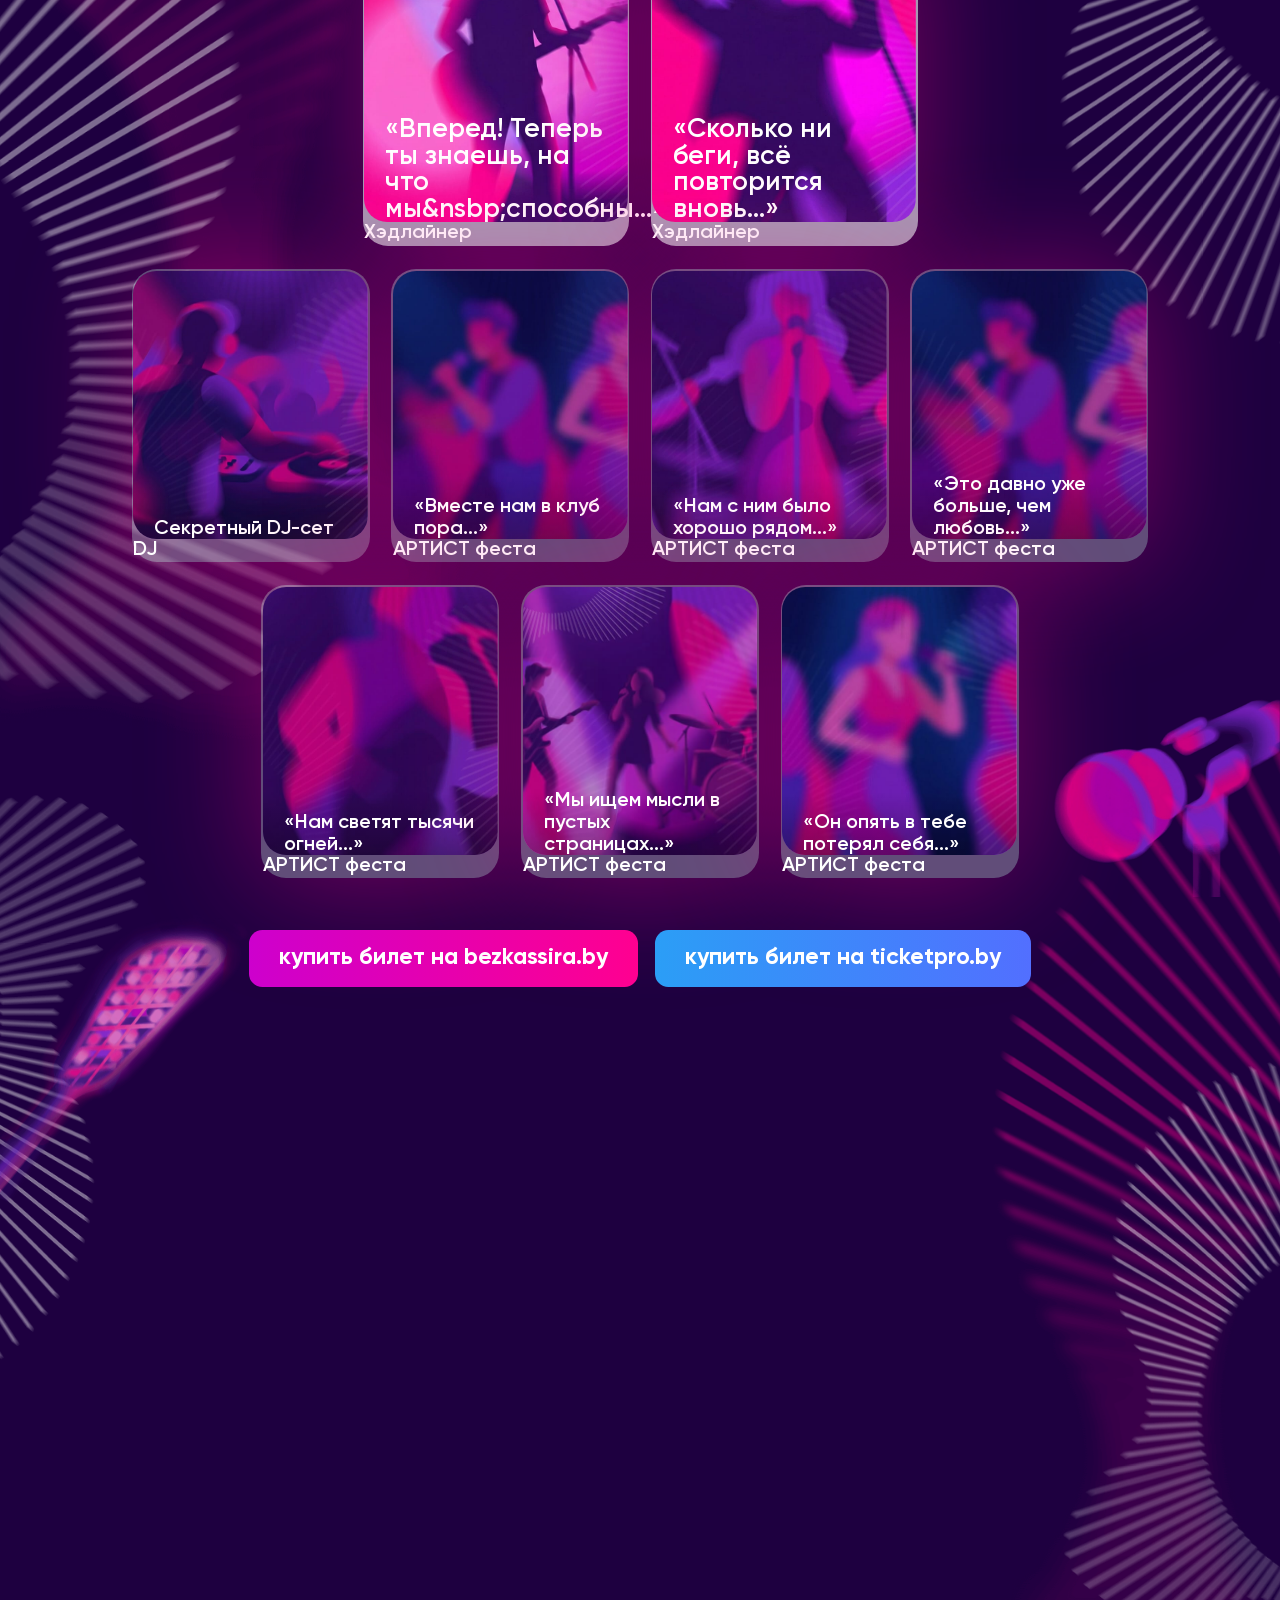
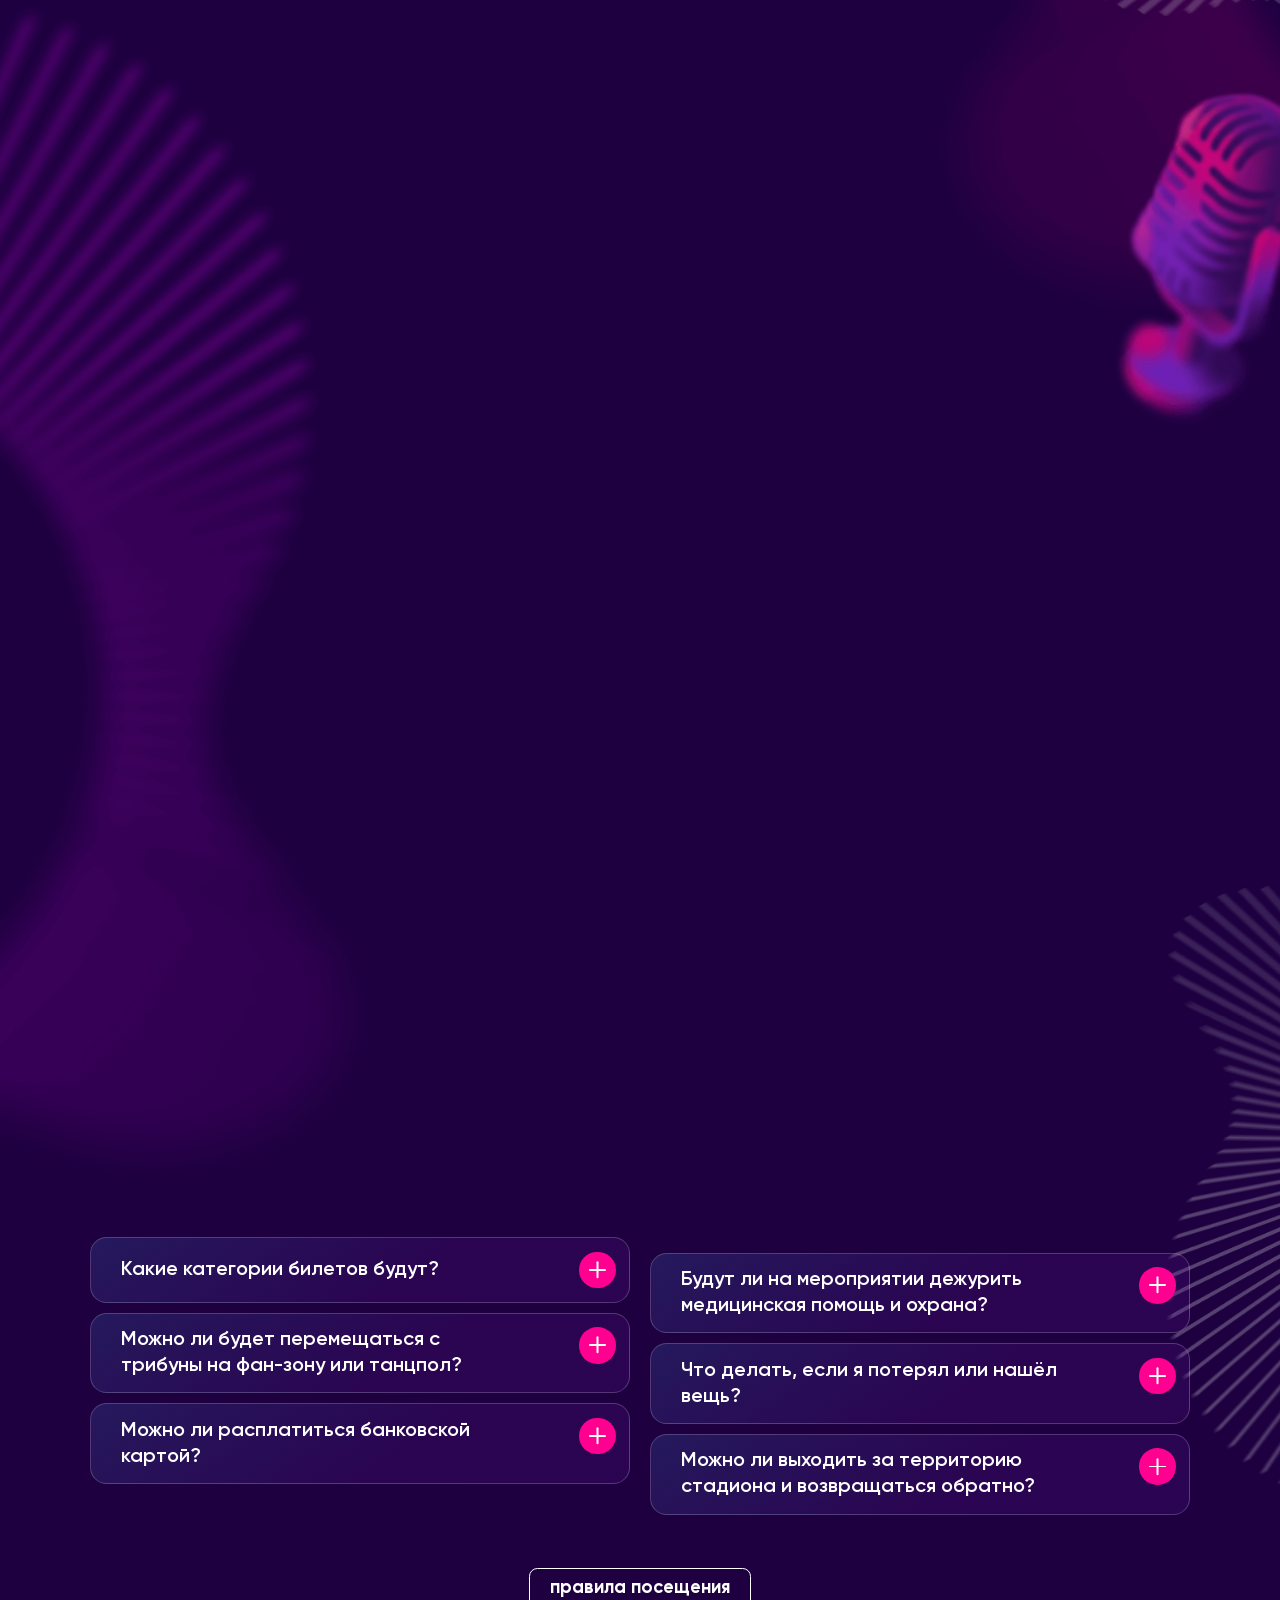
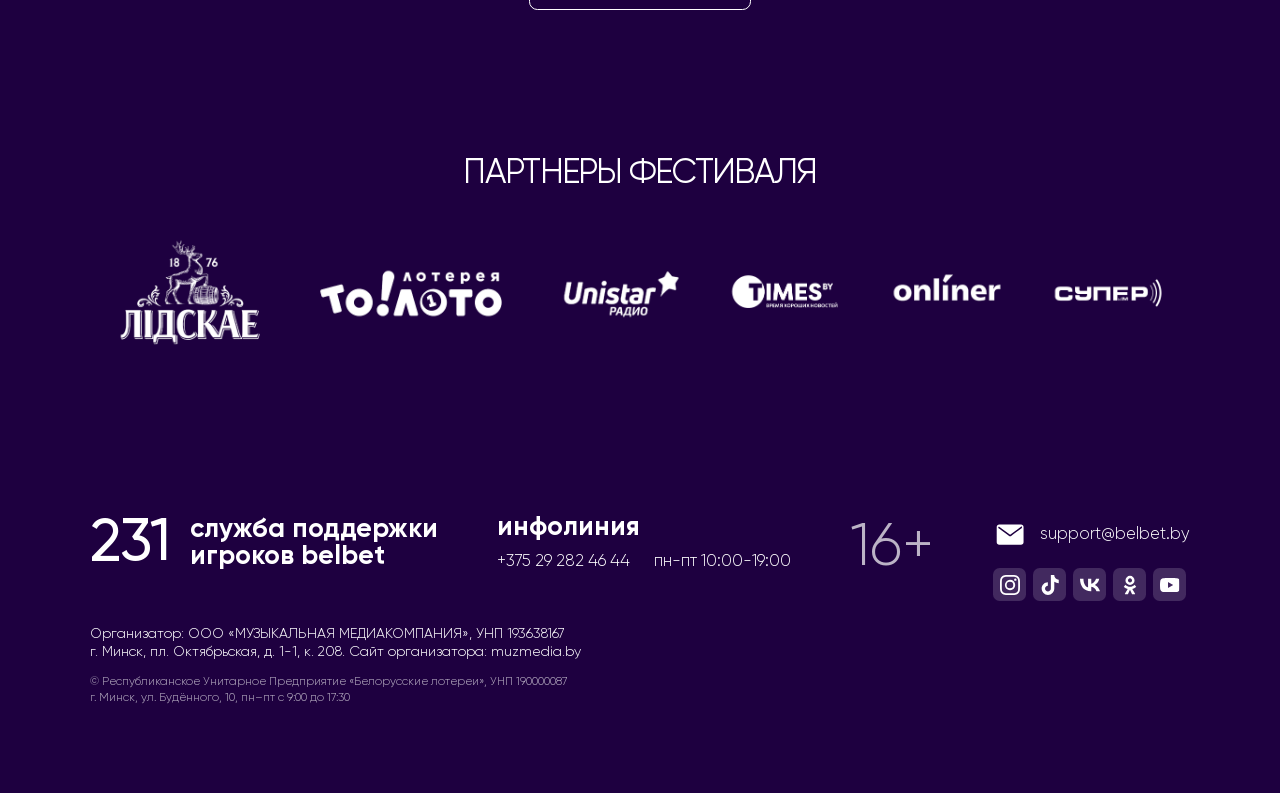
==== commit 12331e35: "Поправил ссылку" ====
--- a/html/main.html
+++ b/html/main.html
@@ -256,7 +256,7 @@
           </div>
         </div>
         <div class="section-btns" data-aos="fade-up">
-          <a href="https://bezkassira.by/belbet-fest-2026-186173/buy/" id="art-bez" target="_blank" class="btn btn-main"><span>купить билет</span> на bezkassira.by</a>
+          <a href="https://bezkassira.by/belbet-fest-2026-186173/" id="art-bez" target="_blank" class="btn btn-main"><span>купить билет</span> на bezkassira.by</a>
           <a href="https://www.ticketpro.by/raznoe/belbet-fest-2026-13-iyunya-2026/" id="art-ticketspro" target="_blank" class="btn"><span>купить билет</span> на ticketpro.by</a>
         </div>
       </div>
@@ -435,7 +435,7 @@
                 <div class="faq-btn"></div>
               </div>
               <div class="faq-text">
-                <p>Билеты на фестиваль можно купить на сайтах билетных операторов <a href="https://www.ticketpro.by/raznoe/belbet-fest-2026-13-iyunya-2026/" target="_blank">ticketpro.by</a> и <a href="https://bezkassira.by/belbet-fest-2026-186173/buy/" target="_blank">bezkassira.by</a>
+                <p>Билеты на фестиваль можно купить на сайтах билетных операторов <a href="https://www.ticketpro.by/raznoe/belbet-fest-2026-13-iyunya-2026/" target="_blank">ticketpro.by</a> и <a href="https://bezkassira.by/belbet-fest-2026-186173/" target="_blank">bezkassira.by</a>
                 </p>
               </div>
             </div>
@@ -662,7 +662,7 @@
           <div class="buy-price">от 25* BYN</div>
           <div class="buy-capt">*без учёта сервисного сбора билетного оператора</div>
           <div class="buy-btns">
-            <span><a href="https://bezkassira.by/belbet-fest-2026-186173/buy/" id="modal-bez" target="_blank" class="btn btn-main"><img src="../img/data/tp.svg" alt="BEZKASSIRA"></a></span>
+            <span><a href="https://bezkassira.by/belbet-fest-2026-186173/" id="modal-bez" target="_blank" class="btn btn-main"><img src="../img/data/tp.svg" alt="BEZKASSIRA"></a></span>
             <span><a href="https://www.ticketpro.by/raznoe/belbet-fest-2026-13-iyunya-2026/" id="modal-ticketspro" target="_blank" class="btn"><img src="../img/data/bk.svg" alt="ticketpro"></a></span>
           </div>
         </div>
--- a/css/main.css
+++ b/css/main.css
@@ -967,9 +967,16 @@
   margin-top: 1.5416666667rem;
 }
 
+.hero-section .section-btns .btn{
+  padding: 1.0416666667rem 1.8333333333rem 1.0416666667rem;
+  font-size: 1.3333333333rem;
+  margin: -1.9166666667rem 0.4166666667rem 0.6666666667rem;
+}
+
 .hero-title{
-  margin-right: 1.4583333333rem;
-  margin-left: 1.4583333333rem;
+  margin-left: -2.5416666667rem;
+  width: 65%;
+  padding-top: 7.5416666667rem;
 }
 
 .hero-title img{
@@ -978,8 +985,11 @@
 }
 
 .hero-capt{
-  margin: -9.9% 5.5% 0 auto;
-  width: 46.5%;
+  margin: 0;
+  width: 61%;
+  position: absolute;
+  top: -3.0416666667rem;
+  right: -0.375rem;
 }
 
 .hero-capt img{
@@ -987,20 +997,23 @@
   width: 100%;
 }
 
+.hero-capt .mobile{
+  display: none;
+}
+
 .hero-date{
-  display: flex;
-  align-items: center;
   position: absolute;
-  top: 0.5rem;
-  right: 2.7083333333rem;
-  font-size: 0.625rem;
+  top: -1.25rem;
+  left: 2.0833333333rem;
+  font-size: 2.5833333333rem;
   line-height: normal;
   font-weight: 500;
   letter-spacing: 0;
+  display: flex;
 }
 
 .hero-date .num{
-  font-size: 3.7715833333rem;
+  font-size: 5.6666666667rem;
   font-weight: 800;
   line-height: 90%;
   background: linear-gradient(220deg, #20C4F4 26.55%, #FFFFFF 64.4%);
@@ -1011,12 +1024,17 @@
 }
 
 .hero-date .t{
-  font-size: 1.8333333333rem;
+  font-size: 5.6666666667rem;
   font-weight: 700;
   line-height: 90%;
   text-transform: uppercase;
-  margin-bottom: 0.375rem;
-  margin-top: 0.0833333333rem;
+}
+
+.hero-date .p{
+  position: absolute;
+  top: 100%;
+  left: 0;
+  white-space: nowrap;
 }
 
 .about-section{
@@ -1114,7 +1132,7 @@
   justify-content: space-between;
   align-items: flex-start;
   font-size: 1rem;
-  font-weight: 500;
+  font-weight: 600;
   line-height: 110%;
   transition: 0.24s;
   text-align: left;
@@ -1132,6 +1150,22 @@
   border-radius: 1.1666666667rem;
   width: 100%;
   padding-bottom: 114%;
+  overflow: hidden;
+}
+
+.art-item-img:after{
+  content: "";
+  position: absolute;
+  top: 0;
+  left: 0;
+  right: 0;
+  bottom: 0;
+  border-radius: inherit;
+  background: linear-gradient(180deg, rgba(0, 0, 0, 0) 76.56%, rgba(0, 0, 0, 0.3) 100%);
+}
+
+.art-head .art-item-img:after{
+  content: none;
 }
 
 .art-item-text{
@@ -1732,6 +1766,72 @@
   top: inherit;
   bottom: 0.7083333333rem;
   right: -2.8333333333rem;
+}
+
+.luck-block{
+  border: 2px solid rgba(255, 255, 255, 0.3);
+  background: #1E0040 url("../img/data/luck-bg.png") no-repeat 50% 0;
+  max-width: 41.6666666667rem;
+  margin: 0 auto;
+  border-radius: 1.875rem;
+  padding: 1.8333333333rem 22% 2.0833333333rem 1.7916666667rem;
+  font-size: 1.0833333333rem;
+  font-style: normal;
+  font-weight: 400;
+  line-height: 120%;
+  position: relative;
+  min-height: 15.2083333333rem;
+  filter: drop-shadow(0 3.35px 117.26px rgba(255, 0, 144, 0.3));
+}
+
+.luck-block:after{
+  content: "";
+  position: absolute;
+  top: -0.0416666667rem;
+  right: -3.0833333333rem;
+  width: 17.375rem;
+  height: 17rem;
+  background: url("../img/data/luck-img.png") no-repeat 0 0;
+  background-size: contain;
+}
+
+.luck-block .spin{
+  display: inline-block;
+  vertical-align: middle;
+  width: 1.1666666667rem;
+  height: 1.1666666667rem;
+  background: url("../img/data/spin.png") no-repeat 50% 50%;
+  background-size: contain;
+  margin: 0 -0.0833333333rem;
+}
+
+.luck-text{
+  margin-bottom: 0.8333333333rem;
+}
+
+.luck-list-item{
+  margin-bottom: 0.25rem;
+  font-size: 1.1666666667rem;
+}
+
+.luck-bottom{
+  display: flex;
+  font-size: 0.8333333333rem;
+  font-style: normal;
+  font-weight: 400;
+  line-height: 120%;
+  margin-top: 1.3333333333rem;
+  align-items: center;
+  margin-bottom: -0.2083333333rem;
+}
+
+.luck-bottom .btn{
+  flex-shrink: 0;
+  margin-right: 1rem;
+}
+
+.luck-bottom .capt{
+  max-width: 12.0833333333rem;
 }
 
 .fancybox-content{
@@ -2313,12 +2413,33 @@
 
   .hero-section{
     padding-top: 8.3333333333rem;
+    padding-bottom: 0.4166666667rem;
+  }
+
+  .hero-section .section-btns .btn{
+    margin-top: 0;
+    margin-bottom: -20px;
   }
 
   .hero-date{
     right: inherit;
     left: 1.3333333333rem;
     top: -3.125rem;
+    font-size: 1.0833333333rem;
+  }
+
+  .hero-date .t,
+  .hero-date .num{
+    font-size: 2.3333333333rem;
+  }
+
+  .hero-title{
+    padding-top: 1.25rem;
+  }
+
+  .hero-capt{
+    width: 56%;
+    right: -1.1666666667rem;
   }
 
   .about-section{
@@ -2449,6 +2570,54 @@
     left: -5.1666666667rem;
   }
 
+  .luck-section .section-title{
+    line-height: normal;
+  }
+
+  .luck-block{
+    padding: 1.6666666667rem;
+    font-size: 0.8333333333rem;
+  }
+
+  .luck-block:after{
+    content: none;
+  }
+
+  .luck-list-item{
+    font-size: 0.75rem;
+  }
+
+  .luck-list-item .spin{
+    width: 1.0833333333rem;
+    height: 1.0833333333rem;
+  }
+
+  .luck-bottom{
+    flex-wrap: wrap;
+    flex-direction: column;
+    align-items: center;
+    text-align: center;
+    max-width: 100%;
+    position: relative;
+    padding-top: 60%;
+  }
+
+  .luck-bottom:before{
+    content: "";
+    width: 120%;
+    left: -10%;
+    top: 0;
+    position: absolute;
+    display: block;
+    padding-bottom: 60%;
+    background: url("../img/data/luck-img-mobile.png") no-repeat 50% 100%;
+    background-size: 100% auto;
+  }
+
+  .luck-bottom .btn{
+    margin: 0 auto 0.8333333333rem;
+  }
+
   .modal{
     padding: 1.3333333333rem;
     max-width: 95%;
@@ -2613,9 +2782,18 @@
     margin-top: 1.1666666667rem;
   }
 
+  .hero-section .section-btns .btn{
+    margin: 0;
+    font-size: 1rem;
+    padding: 0.7083333333rem 0.625rem;
+  }
+
   .hero-date{
     right: inherit;
-    left: 0.6666666667rem;
+    left: 0;
+    right: 0;
+    justify-content: center;
+    transform: translateX(-50%);
     top: -2.6666666667rem;
     font-size: 0.5rem;
     font-style: normal;
@@ -2633,14 +2811,33 @@
     margin-top: 0.3333333333rem;
   }
 
+  .hero-date .p{
+    position: relative;
+    top: -2px;
+  }
+
   .hero-title{
-    margin-left: -1.25rem;
-    margin-right: -3.0416666667rem;
+    margin-left: -1.125rem;
+    margin-right: -3.2916666667rem;
+    width: auto;
+    padding-top: 0;
   }
 
   .hero-capt{
-    margin: -12% -11.9% 0 auto;
-    width: 63.5%;
+    position: relative;
+    width: auto;
+    margin: 0;
+    left: 0;
+    margin: 0 -3.3333333333rem -6.75rem;
+    top: -2.25rem;
+  }
+
+  .hero-capt img{
+    display: none;
+  }
+
+  .hero-capt .mobile{
+    display: block;
   }
 
   .about-section{
@@ -2865,6 +3062,16 @@
     right: -3.2083333333rem;
   }
 
+  .luck-block{
+    padding: 0.8333333333rem 0.8333333333rem 1.1666666667rem;
+    border-radius: 0.6666666667rem;
+  }
+
+  .luck-block .btn{
+    display: block;
+    width: 100%;
+  }
+
   .fancybox-content{
     padding: 1.25rem;
     border-radius: 0.8333333333rem;
@@ -3020,4 +3227,10 @@
     padding-right: 0.4166666667rem;
   }
 }
-/*# sourceMappingURL=[data-uri] */
+/*# sourceMappingURL=[data-uri]